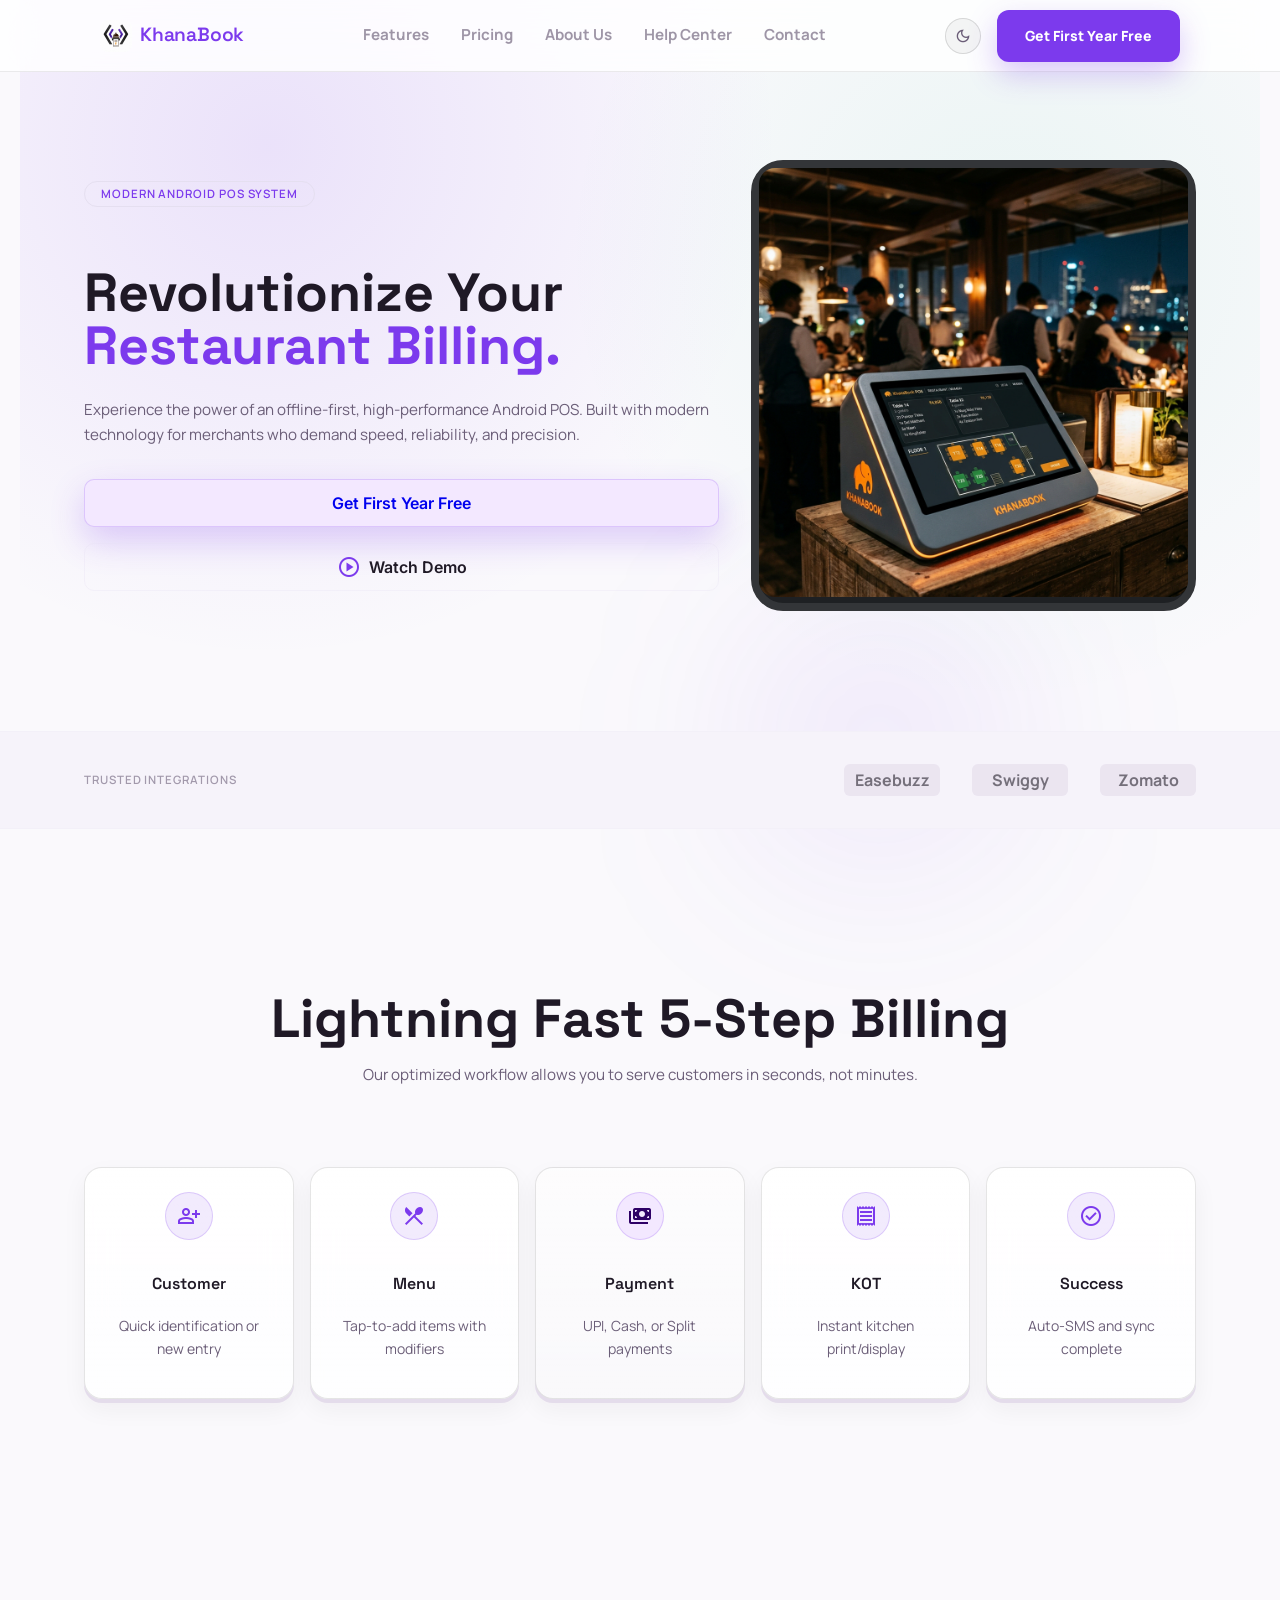
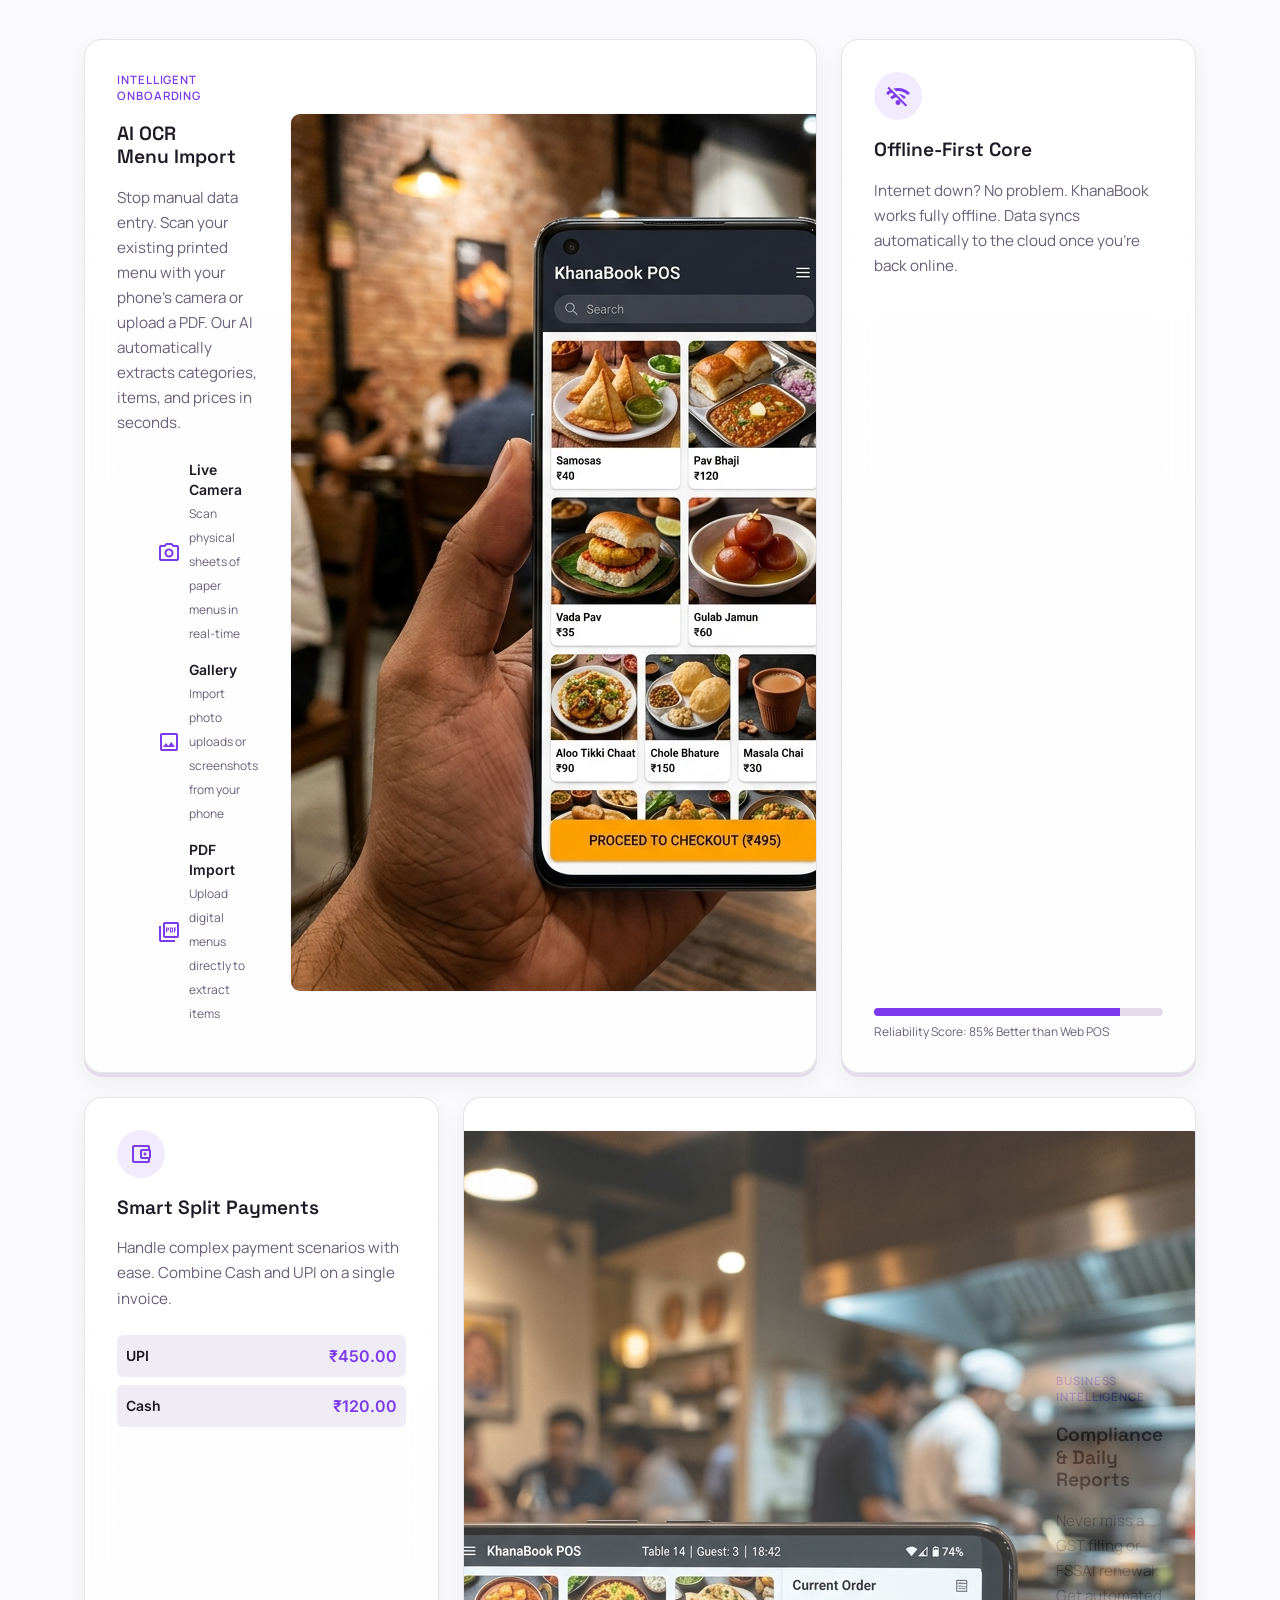
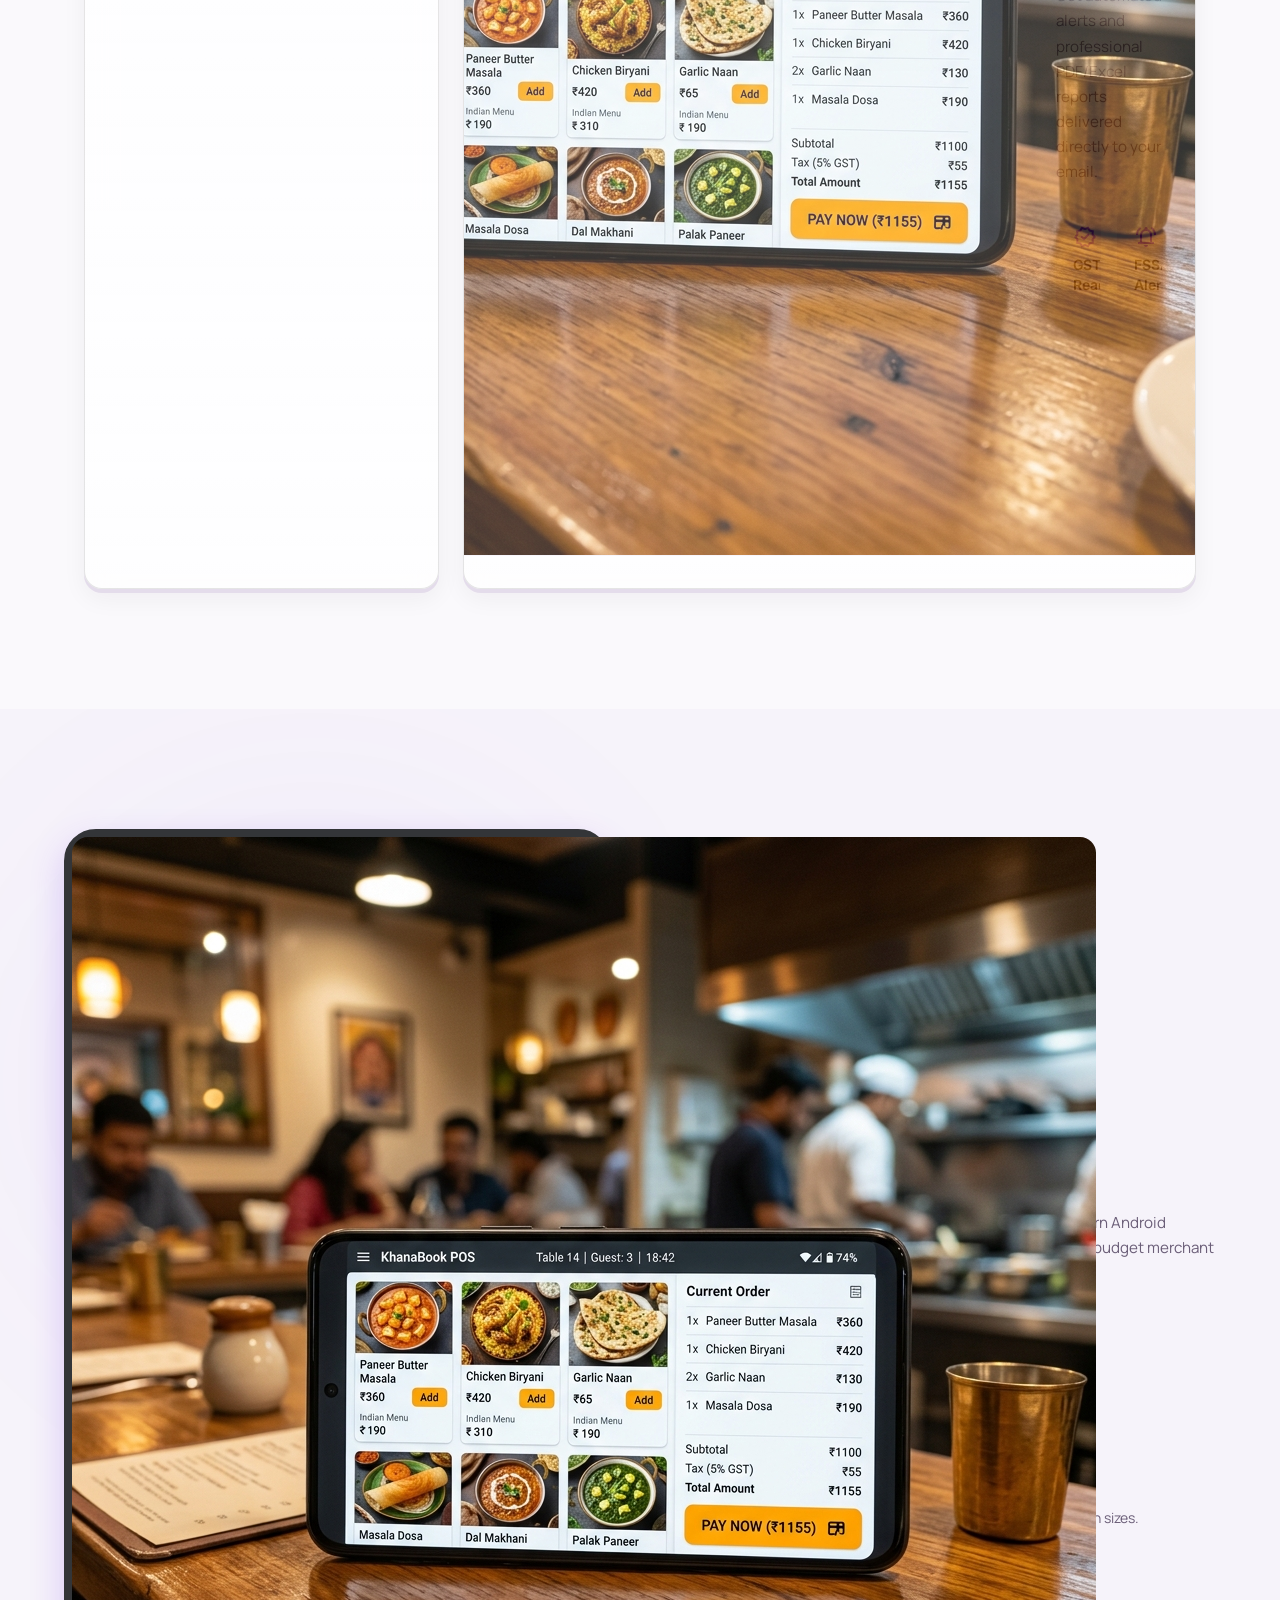
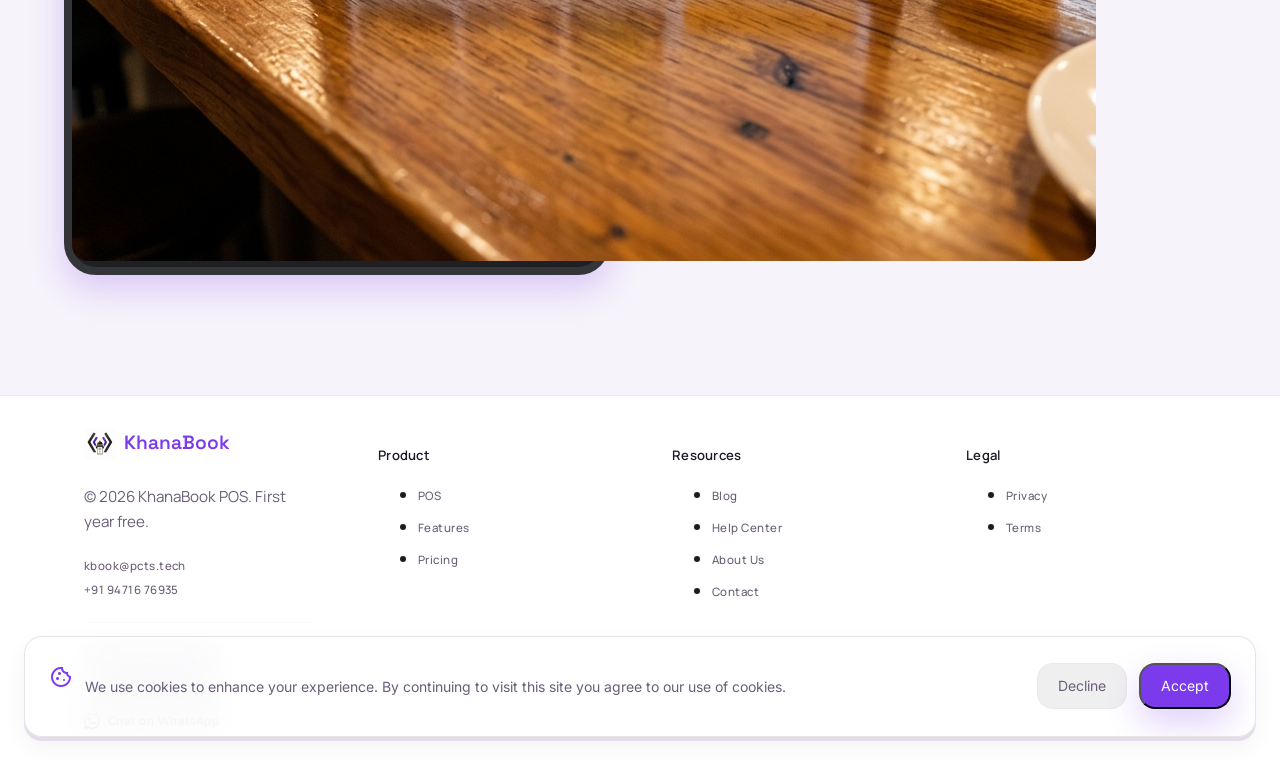
==== html/android-pos.html @ 8bc5c880 "first commit" ====
﻿<!DOCTYPE html><html lang="en"><head>
<meta charset="utf-8">
<meta content="width=device-width, initial-scale=1.0" name="viewport">
<meta name="description" content="Native Android POS for Indian restaurants with first year free launch offer, offline-first billing, AI OCR menu import, split payments, and reports.">
<meta property="og:title" content="KhanaBook - Professional Android POS System">
<meta property="og:description" content="Native Android POS for Indian restaurants with first year free launch offer, offline-first billing, AI OCR menu import, split payments, and reports.">
<meta property="og:type" content="website">
<meta name="twitter:card" content="summary_large_image">
<meta name="twitter:image" content="../assets/khanabook_logo.png">
<meta property="og:image" content="../assets/khanabook_logo.png">
<title>KhanaBook - Professional Android POS System</title>
<link rel="icon" type="image/png" href="../assets/khanabook_logo_header.png">


<link rel="preconnect" href="https://fonts.googleapis.com">
<link rel="preconnect" href="https://fonts.gstatic.com" crossorigin>
<link href="https://fonts.googleapis.com/css2?family=Inter:wght@300;400;500;600;700;800;900&family=Material+Symbols+Outlined:wght,FILL@100..700,0..1&display=swap" rel="stylesheet">
<link rel="stylesheet" href="../css/android-pos.css">
<link rel="stylesheet" href="../css/khanabook-premium.css">
      
<script type="application/ld+json">
{
  "@context": "https://schema.org",
  "@type": "Organization",
  "name": "KhanaBook",
  "description": "Precision POS for the Modern Era",
  "url": "https://khanabook.com",
  "contactPoint": {
    "@type": "ContactPoint",
    "telephone": "+91-94716-76935",
    "email": "kbook@pcts.tech",
    "contactType": "sales"
  }
}
</script>
<script type="application/ld+json">
{
  "@context": "https://schema.org",
  "@type": "WebSite",
  "name": "KhanaBook",
  "url": "https://khanabook.com"
}
</script>
<style>
    .pos-frame {
        background: #1e2023;
        border: 8px solid #333538;
        border-radius: 2rem;
    }
    .scroll-reveal {
        opacity: 0;
        transform: translateY(20px);
        transition: all 0.6s ease-out;
    }
    .scroll-reveal.active {
        opacity: 1;
        transform: translateY(0);
    }
  </style>
  <link rel="canonical" href="https://khanabook.com/android-pos.html">
  <meta property="og:url" content="https://khanabook.com/android-pos.html">
  <meta name="robots" content="index, follow">
  <!-- Theme initializer: inline & synchronous to prevent flash of wrong theme -->
  <script>
    (function() {
      try {
        var theme = localStorage.getItem('khana-theme');
        if (!theme) {
          theme = window.matchMedia('(prefers-color-scheme: dark)').matches ? 'dark' : 'light';
        }
        if (theme === 'dark') document.documentElement.classList.add('dark');
      } catch(e) {}
    })();
  </script>
</head>
<body class="bg-background text-on-surface font-body-base overflow-x-hidden">
<nav class="fixed top-0 w-full z-50 bg-surface/80 backdrop-blur-md border-b border-outline-variant/30 h-16">
<div class="flex justify-between items-center max-w-7xl mx-auto px-6 h-full">
<a href="home.html" class="flex items-center gap-2 font-headline-md text-headline-md font-bold text-primary">
<img src="../assets/khanabook_logo.png" alt="KhanaBook" class="h-8 w-auto shrink-0">
KhanaBook</a>
<div class="hidden md:flex items-center gap-8">
<a class="nav-link font-body-base text-body-base text-on-surface-variant hover:text-primary transition-colors" href="features.html">Features</a>
<a class="nav-link font-body-base text-body-base text-on-surface-variant hover:text-primary transition-colors" href="pricing-plans.html">Pricing</a>
<a class="nav-link font-body-base text-body-base text-on-surface-variant hover:text-primary transition-colors" href="our-story.html">About Us</a>
<a class="nav-link font-body-base text-body-base text-on-surface-variant hover:text-primary transition-colors" href="help-center.html">Help Center</a>
<a class="nav-link font-body-base text-body-base text-on-surface-variant hover:text-primary transition-colors" href="get-started.html">Contact</a>
</div>
<div class="flex items-center gap-4">
<button onclick="toggleTheme()" class="w-9 h-9 rounded-full flex items-center justify-center border border-outline-variant/50 hover:border-primary transition-colors bg-surface-container/50" aria-label="Toggle theme">
<span class="material-symbols-outlined text-lg text-on-surface-variant" id="theme-icon">light_mode</span>
</button>
<a href="get-started.html" class="nav-cta hidden md:inline-block">Get First Year Free</a>
<button id="mobile-menu-btn" onclick="toggleMobileMenu()" class="md:hidden w-9 h-9 rounded-full flex items-center justify-center border border-outline-variant/50 hover:border-primary transition-colors bg-surface-container/50 text-on-surface-variant" aria-label="Toggle navigation menu">
          <span class="material-symbols-outlined text-lg" id="mobile-menu-icon">menu</span>
        </button>
</div>
</div>
</nav>
<div id="mobile-menu" class="hidden fixed top-16 left-0 w-full bg-surface/95 backdrop-blur-md border-b border-outline-variant/30 z-40 py-4 px-6 flex flex-col gap-1 shadow-lg md:hidden">
    <a class="nav-link font-body-base text-body-base text-on-surface-variant hover:text-primary transition-colors py-2.5" href="home.html">Home</a>
    <a class="nav-link font-body-base text-body-base text-on-surface-variant hover:text-primary transition-colors py-2.5" href="features.html">Features</a>
    <a class="nav-link font-body-base text-body-base text-on-surface-variant hover:text-primary transition-colors py-2.5" href="pos-hardware.html">POS Systems</a>
    <a class="nav-link font-body-base text-body-base text-on-surface-variant hover:text-primary transition-colors py-2.5" href="pricing-plans.html">Pricing</a>
    <a class="nav-link font-body-base text-body-base text-on-surface-variant hover:text-primary transition-colors py-2.5" href="our-story.html">About Us</a>
    <a class="nav-link font-body-base text-body-base text-on-surface-variant hover:text-primary transition-colors py-2.5" href="help-center.html">Help Center</a>
    <a class="nav-link font-body-base text-body-base text-on-surface-variant hover:text-primary transition-colors py-2.5" href="get-started.html">Contact</a>
    <a href="get-started.html" class="mobile-cta mt-2">Get First Year Free</a>
  </div>
<!-- Hero Section -->
<section class="relative pt-[160px] pb-section-desktop px-margin-desktop max-w-7xl mx-auto grid grid-cols-1 md:grid-cols-12 gap-xl items-center scroll-reveal active">
<div class="hero-gradient absolute inset-0 -z-10"
style="background: radial-gradient(circle at 70% 40%, rgba(124, 58, 237, 0.12) 0%, transparent 70%);">
</div>
<div class="md:col-span-7 z-10">
<span class="inline-block px-md py-xs bg-primary-container/10 border border-primary-container/20 text-primary rounded-full font-label-caps text-label-caps mb-md">
                MODERN ANDROID POS SYSTEM
            </span>
<h1 class="font-display-lg-mobile md:font-display-lg text-display-lg-mobile md:text-display-lg mb-lg text-on-surface">
                Revolutionize Your <br>
<span class="text-primary">Restaurant Billing.</span>
</h1>
<p class="font-body-base text-body-base text-on-surface-variant max-w-[540px] mb-xl">
                Experience the power of an offline-first, high-performance Android POS. Built with modern technology for merchants who demand speed, reliability, and precision.
            </p>
<div class="flex flex-col sm:flex-row gap-md">
<a href="get-started.html" class="h-[48px] px-xl bg-primary-container text-on-primary-fixed font-body-bold rounded-lg hover:scale-105 transition-all violet-glow flex items-center justify-center">
                    Get First Year Free
                </a>
<a href="get-started.html" class="h-[48px] px-xl border border-outline-variant/30 text-on-surface font-body-bold rounded-lg hover:bg-surface-container transition-all flex items-center justify-center gap-sm">
<span class="material-symbols-outlined text-primary">play_circle</span>
                    Watch Demo
                </a>
</div>
</div>
<div class="md:col-span-5 relative">
<div class="pos-frame relative z-10 shadow-2xl rotate-3 transform hover:rotate-0 transition-transform duration-700">
<img class="rounded-xl w-full" alt="A premium Android point-of-sale terminal showing a modern restaurant billing interface with vibrant saffron accents and a clean dark layout. The hardware is a sleek matte slate gray device with soft rounded corners, positioned on a minimalist wooden counter with soft bokeh lighting in a high-end restaurant setting. The mood is professional, sophisticated, and technologically advanced." src="../assets/pos_terminal_industrial.png" loading="lazy" decoding="async">
</div>
<!-- Decorative Glows -->
<div class="absolute -top-20 -right-20 w-64 h-64 bg-primary/10 blur-[100px] rounded-full"></div>
<div class="absolute -bottom-20 -left-20 w-64 h-64 bg-primary-container/20 blur-[100px] rounded-full"></div>
</div>
</section>
<!-- Trust Bar -->
<section class="py-xl bg-surface-container-low border-y border-outline-variant/20 scroll-reveal active">
<div class="max-w-7xl mx-auto px-margin-desktop flex flex-wrap justify-center md:justify-between items-center gap-xl opacity-60 grayscale hover:grayscale-0 transition-all">
<span class="font-label-caps text-label-caps text-on-surface-variant uppercase tracking-widest w-full text-center md:w-auto mb-md md:mb-0">Trusted Integrations</span>
<div class="flex gap-xl flex-wrap justify-center">
<div class="h-8 w-24 bg-surface-container-highest rounded flex items-center justify-center font-bold text-on-surface">Easebuzz</div>
<div class="h-8 w-24 bg-surface-container-highest rounded flex items-center justify-center font-bold text-on-surface">Swiggy</div>
<div class="h-8 w-24 bg-surface-container-highest rounded flex items-center justify-center font-bold text-on-surface">Zomato</div>

</div>
</div>
</section>
<!-- 5-Step Billing Flow (Process Section) -->
<section class="py-section-desktop px-margin-desktop max-w-7xl mx-auto overflow-hidden scroll-reveal active">
<div class="text-center mb-[80px]">
<h2 class="font-display-lg-mobile md:font-display-lg text-display-lg-mobile md:text-display-lg text-on-surface mb-md">Lightning Fast 5-Step Billing</h2>
<p class="text-on-surface-variant font-body-base text-body-base max-w-[600px] mx-auto">Our optimized workflow allows you to serve customers in seconds, not minutes.</p>
</div>
<div class="grid grid-cols-1 md:grid-cols-5 gap-md relative">
<!-- Connecting Line (Desktop) -->
<div class="hidden md:block absolute top-1/2 left-0 w-full h-px bg-gradient-to-r from-transparent via-primary/30 to-transparent -z-10"></div>
<!-- Step 1 -->
<div class="glass-card p-lg rounded-xl flex flex-col items-center text-center transform hover:-translate-y-2 transition-transform">
<div class="w-12 h-12 bg-primary/10 rounded-full flex items-center justify-center mb-md border border-primary/20">
<span class="material-symbols-outlined text-primary">person_add</span>
</div>
<h3 class="font-body-bold text-body-bold mb-xs">Customer</h3>
<p class="text-on-surface-variant text-sm">Quick identification or new entry</p>
</div>
<!-- Step 2 -->
<div class="glass-card p-lg rounded-xl flex flex-col items-center text-center transform hover:-translate-y-2 transition-transform" style="border-color: rgb(45, 51, 63);">
<div class="w-12 h-12 bg-primary/10 rounded-full flex items-center justify-center mb-md border border-primary/20">
<span class="material-symbols-outlined text-primary">restaurant_menu</span>
</div>
<h3 class="font-body-bold text-body-bold mb-xs">Menu</h3>
<p class="text-on-surface-variant text-sm">Tap-to-add items with modifiers</p>
</div>
<!-- Step 3 -->
<div class="glass-card p-lg rounded-xl flex flex-col items-center text-center transform hover:-translate-y-2 transition-transform border-primary/40 violet-glow scale-105 bg-surface-container-high">
<div class="w-12 h-12 bg-primary-container rounded-full flex items-center justify-center mb-md shadow-lg">
<span class="material-symbols-outlined text-on-primary-container" style="font-variation-settings: 'FILL' 1;">payments</span>
</div>
<h3 class="font-body-bold text-body-bold mb-xs">Payment</h3>
<p class="text-on-surface-variant text-sm">UPI, Cash, or Split payments</p>
</div>
<!-- Step 4 -->
<div class="glass-card p-lg rounded-xl flex flex-col items-center text-center transform hover:-translate-y-2 transition-transform" style="border-color: rgb(45, 51, 63);">
<div class="w-12 h-12 bg-primary/10 rounded-full flex items-center justify-center mb-md border border-primary/20">
<span class="material-symbols-outlined text-primary">receipt</span>
</div>
<h3 class="font-body-bold text-body-bold mb-xs">KOT</h3>
<p class="text-on-surface-variant text-sm">Instant kitchen print/display</p>
</div>
<!-- Step 5 -->
<div class="glass-card p-lg rounded-xl flex flex-col items-center text-center transform hover:-translate-y-2 transition-transform" style="border-color: rgb(45, 51, 63);">
<div class="w-12 h-12 bg-primary/10 rounded-full flex items-center justify-center mb-md border border-primary/20">
<span class="material-symbols-outlined text-primary">check_circle</span>
</div>
<h3 class="font-body-bold text-body-bold mb-xs">Success</h3>
<p class="text-on-surface-variant text-sm">Auto-SMS and sync complete</p>
</div>
</div>
</section>
<!-- Featured Highlights (Bento Grid) -->
<section class="py-section-desktop px-margin-desktop max-w-7xl mx-auto scroll-reveal active">
<div class="grid grid-cols-1 md:grid-cols-3 gap-lg h-auto">
<!-- AI OCR Menu Import -->
<div class="md:col-span-2 glass-card p-xl rounded-xl flex flex-col md:flex-row gap-xl items-center overflow-hidden" style="border-color: rgb(45, 51, 63);">
<div class="flex-1">
<span class="text-primary font-label-caps text-label-caps mb-sm block">INTELLIGENT ONBOARDING</span>
<h3 class="font-headline-md text-headline-md text-on-surface mb-md">AI OCR Menu Import</h3>
<p class="text-on-surface-variant font-body-base text-body-base mb-lg">
                        Stop manual data entry. Scan your existing printed menu with your phone's camera or upload a PDF. Our AI automatically extracts categories, items, and prices in seconds.
                    </p>
<ul class="space-y-md">
<li class="flex items-center gap-sm text-on-surface">
<span class="material-symbols-outlined text-primary">photo_camera</span>
<div>
<span class="block font-body-bold text-sm">Live Camera</span>
<span class="text-xs text-on-surface-variant">Scan physical sheets of paper menus in real-time</span>
</div>
</li>
<li class="flex items-center gap-sm text-on-surface">
<span class="material-symbols-outlined text-primary">image</span>
<div>
<span class="block font-body-bold text-sm">Gallery</span>
<span class="text-xs text-on-surface-variant">Import photo uploads or screenshots from your phone</span>
</div>
</li>
<li class="flex items-center gap-sm text-on-surface">
<span class="material-symbols-outlined text-primary">picture_as_pdf</span>
<div>
<span class="block font-body-bold text-sm">PDF Import</span>
<span class="text-xs text-on-surface-variant">Upload digital menus directly to extract items</span>
</div>
</li>
</ul>
</div>
<div class="flex-1 w-full flex justify-center">
<div class="relative w-full max-w-[280px]">
<img class="rounded-lg shadow-2xl border border-outline-variant/30" alt="A smartphone held in hand scanning a printed restaurant menu using an AI-powered interface. Transparent scanning beams and digital overlay text are highlighting menu items and prices in a futuristic saffron-accented HUD. The background shows a modern, darkly-lit bistro, maintaining the Midnight Harvest aesthetic with soft amber lights and sleek surfaces." src="../assets/pos_phone_mockup.png" loading="lazy" decoding="async">
</div>
</div>
</div>
<!-- Offline First -->
<div class="glass-card p-xl rounded-xl flex flex-col justify-between" style="border-color: rgb(45, 51, 63);">
<div>
<div class="w-12 h-12 bg-primary/10 rounded-full flex items-center justify-center mb-md">
<span class="material-symbols-outlined text-primary">wifi_off</span>
</div>
<h3 class="font-headline-md text-headline-md text-on-surface mb-md">Offline-First Core</h3>
<p class="text-on-surface-variant font-body-base text-body-base">
                        Internet down? No problem. KhanaBook works fully offline. Data syncs automatically to the cloud once you're back online.
                    </p>
</div>
<div class="pt-xl mt-auto">
<div class="w-full bg-surface-container-highest h-2 rounded-full overflow-hidden">
<div class="bg-primary w-[85%] h-full"></div>
</div>
<span class="text-xs text-on-surface-variant mt-sm block">Reliability Score: 85% Better than Web POS</span>
</div>
</div>
<!-- Split Payments -->
<div class="glass-card p-xl rounded-xl">
<div class="w-12 h-12 bg-primary/10 rounded-full flex items-center justify-center mb-md">
<span class="material-symbols-outlined text-primary">account_balance_wallet</span>
</div>
<h3 class="font-headline-md text-headline-md text-on-surface mb-md">Smart Split Payments</h3>
<p class="text-on-surface-variant font-body-base text-body-base mb-lg">
                    Handle complex payment scenarios with ease. Combine Cash and UPI on a single invoice.
                </p>
<div class="space-y-sm">
<div class="flex justify-between items-center bg-surface-container p-sm rounded border border-outline-variant/10">
<span class="text-sm font-body-bold">UPI</span>
<span class="text-primary font-body-bold">₹450.00</span>
</div>
<div class="flex justify-between items-center bg-surface-container p-sm rounded border border-outline-variant/10">
<span class="text-sm font-body-bold">Cash</span>
<span class="text-primary font-body-bold">₹120.00</span>
</div>
</div>
</div>
<!-- Compliance & Reports -->
<div class="md:col-span-2 glass-card p-xl rounded-xl flex flex-col md:flex-row-reverse gap-xl items-center" style="border-color: rgb(45, 51, 63);">
<div class="flex-1">
<span class="text-primary font-label-caps text-label-caps mb-sm block">BUSINESS INTELLIGENCE</span>
<h3 class="font-headline-md text-headline-md text-on-surface mb-md">Compliance &amp; Daily Reports</h3>
<p class="text-on-surface-variant font-body-base text-body-base mb-lg">
                        Never miss a GST filing or FSSAI renewal. Get automated alerts and professional PDF/Excel reports delivered directly to your email.
                    </p>
<div class="grid grid-cols-2 gap-md">
<div class="p-md bg-surface-container rounded-lg border border-outline-variant/10">
<span class="material-symbols-outlined text-primary mb-xs">verified</span>
<span class="block text-sm font-body-bold">GST Ready</span>
</div>
<div class="p-md bg-surface-container rounded-lg border border-outline-variant/10">
<span class="material-symbols-outlined text-primary mb-xs">notifications_active</span>
<span class="block text-sm font-body-bold">FSSAI Alerts</span>
</div>
</div>
</div>
<div class="flex-1 w-full flex justify-center relative">
<img class="rounded-lg shadow-xl opacity-80 border border-outline-variant/30" alt="Professional POS billing screen showing restaurant menu items and prices in Indian Rupees, optimized for Android smartphones." src="../assets/pos_phone_billing_mockup.png" loading="lazy" decoding="async">
</div>
</div>
</div>
</section>
<!-- Tech Stack (Android Focus) -->
<section class="py-section-desktop px-margin-desktop bg-surface-container-low overflow-hidden scroll-reveal active">
<div class="max-w-7xl mx-auto grid grid-cols-1 md:grid-cols-2 gap-section-mobile items-center">
<div class="order-2 md:order-1 relative">
<div class="absolute -z-10 w-[500px] h-[500px] bg-primary/5 blur-[120px] rounded-full -top-1/4 -left-1/4"></div>
<div class="pos-frame max-w-[400px] mx-auto relative violet-glow">
<img class="rounded-xl" alt="A close-up shot of a high-end Android smartphone running the KhanaBook POS application. The interface is built with Jetpack Compose, featuring a fluid grid layout, smooth animations, and a rich dark palette with vibrant orange primary buttons." src="../assets/pos_phone_billing_mockup.png" loading="lazy" decoding="async">
</div>
</div>
<div class="order-1 md:order-2">
<h2 class="font-display-lg-mobile md:font-display-lg text-display-lg-mobile md:text-display-lg text-on-surface mb-lg">Native Android Performance</h2>
<p class="text-on-surface-variant font-body-base text-body-base mb-xl">
                    Built from the ground up using <span class="text-primary font-body-bold">Jetpack Compose</span> and modern Android architectures. Our app is optimized for performance, even on budget merchant hardware.
                </p>
<div class="space-y-lg">
<div class="flex gap-md">
<div class="flex-shrink-0 w-10 h-10 bg-primary/20 rounded flex items-center justify-center">
<span class="material-symbols-outlined text-primary">bolt</span>
</div>
<div>
<h4 class="font-body-bold text-body-bold">60 FPS Fluid UI</h4>
<p class="text-sm text-on-surface-variant">Zero lag animations for rapid-fire billing.</p>
</div>
</div>
<div class="flex gap-md">
<div class="flex-shrink-0 w-10 h-10 bg-primary/20 rounded flex items-center justify-center">
<span class="material-symbols-outlined text-primary">smartphone</span>
</div>
<div>
<h4 class="font-body-bold text-body-bold">Adaptive Layouts</h4>
<p class="text-sm text-on-surface-variant">Perfectly optimized for all Android smartphones and screen sizes.</p>
</div>
</div>
<div class="flex gap-md">
<div class="flex-shrink-0 w-10 h-10 bg-primary/20 rounded flex items-center justify-center">
<span class="material-symbols-outlined text-primary">cloud_sync</span>
</div>
<div>
<h4 class="font-body-bold text-body-bold">Jetpack WorkManager</h4>
<p class="text-sm text-on-surface-variant">Reliable background data synchronization.</p>
</div>
</div>
</div>
</div>
</div>
</section>
<!-- Footer -->
<footer class="bg-surface-container-lowest dark:bg-surface-dim border-t border-outline-variant/20 w-full py-stack-lg">
<div class="grid grid-cols-1 md:grid-cols-4 gap-gutter px-margin-desktop max-w-7xl mx-auto">
<div class="space-y-6">
<a href="home.html" class="flex items-center gap-2 font-headline-md text-headline-md font-bold text-primary mb-4">
  <img src="../assets/khanabook_logo.png" alt="KhanaBook Logo" class="h-8 w-auto shrink-0">
  KhanaBook
</a>
<p class="text-body-md font-body-md text-on-surface-variant">© <span class="copyright-year">2026</span> KhanaBook POS. First year free.</p>
<div class="flex flex-col gap-2 mt-4">
<a class="text-on-surface-variant dark:text-slate-gray hover:text-primary transition-all text-label-sm font-label-sm focus-visible:outline-2 focus-visible:outline-primary focus-visible:outline-offset-2 rounded" href="mailto:kbook@pcts.tech">kbook@pcts.tech</a>
<a class="text-on-surface-variant dark:text-slate-gray hover:text-primary transition-all text-label-sm font-label-sm focus-visible:outline-2 focus-visible:outline-primary focus-visible:outline-offset-2 rounded" href="tel:9471676935">+91 94716 76935</a>
</div>
<div class="flex flex-col gap-3 mt-4 pt-4 border-t border-outline-variant/20">
  <a href="https://play.google.com/store/apps/details?id=tech.pcts.khanabook" 
     target="_blank" rel="noopener"
     class="inline-flex items-center gap-2 px-4 py-2.5 rounded-xl 
            bg-surface-container-high border border-outline-variant/50 
            hover:border-primary transition-colors w-fit group">
    <svg width="20" height="20" viewBox="0 0 24 24" fill="none" xmlns="http://www.w3.org/2000/svg">
      <path d="M3.18 23.76a2 2 0 0 1-.68-1.53V1.77A2 2 0 0 1 3.18.24L13.41 12 3.18 23.76z" 
            fill="#4CAF50"/>
      <path d="M16.9 15.51 4.94 22.19l-.9.52 9.37-10.71 3.49 3.51z" fill="#F44336"/>
      <path d="M20.57 10.16A2 2 0 0 1 21.5 12a2 2 0 0 1-.93 1.84l-2.82 1.63-3.74-3.47 3.74-3.47 2.82 1.63z" 
            fill="#FFC107"/>
      <path d="M4.04 1.29 16.9 8.49l-3.49 3.51L4.04 1.29z" fill="#2196F3"/>
    </svg>
    <div>
      <div class="text-[9px] text-on-surface-variant uppercase tracking-wider">Get it on</div>
      <div class="text-label-sm font-bold text-on-surface group-hover:text-primary 
                  transition-colors">Google Play</div>
    </div>
  </a>
  <a href="https://wa.me/919471676935?text=Hi%2C%20I%27m%20interested%20in%20KhanaBook%20POS" 
     target="_blank" rel="noopener"
     class="inline-flex items-center gap-2 text-label-sm text-on-surface-variant 
            hover:text-primary transition-colors group">
    <svg width="16" height="16" viewBox="0 0 24 24" fill="currentColor" 
         class="text-[#25D366] group-hover:text-primary transition-colors" xmlns="http://www.w3.org/2000/svg">
      <path d="M17.472 14.382c-.297-.149-1.758-.867-2.03-.967-.273-.099-.471-.148-.67.15-.197.297-.767.966-.94 1.164-.173.199-.347.223-.644.075-.297-.15-1.255-.463-2.39-1.475-.883-.788-1.48-1.761-1.653-2.059-.173-.297-.018-.458.13-.606.134-.133.298-.347.446-.52.149-.174.198-.298.298-.497.099-.198.05-.371-.025-.52-.075-.149-.669-1.612-.916-2.207-.242-.579-.487-.5-.669-.51-.173-.008-.371-.01-.57-.01-.198 0-.52.074-.792.372-.272.297-1.04 1.016-1.04 2.479 0 1.462 1.065 2.875 1.213 3.074.149.198 2.096 3.2 5.077 4.487.709.306 1.262.489 1.694.625.712.227 1.36.195 1.871.118.571-.085 1.758-.719 2.006-1.413.248-.694.248-1.289.173-1.413-.074-.124-.272-.198-.57-.347m-5.421 7.403h-.004a9.87 9.87 0 0 1-5.031-1.378l-.361-.214-3.741.982.998-3.648-.235-.374a9.86 9.86 0 0 1-1.51-5.26c.001-5.45 4.436-9.884 9.888-9.884 2.64 0 5.122 1.03 6.988 2.898a9.825 9.825 0 0 1 2.893 6.994c-.003 5.45-4.437 9.884-9.885 9.884m8.413-18.297A11.815 11.815 0 0 0 12.05 0C5.495 0 .16 5.335.157 11.892c0 2.096.547 4.142 1.588 5.945L.057 24l6.305-1.654a11.882 11.882 0 0 0 5.683 1.448h.005c6.554 0 11.89-5.335 11.893-11.893a11.821 11.821 0 0 0-3.48-8.413z"/>
    </svg>
    Chat on WhatsApp
  </a>
</div>
</div>
<div class="space-y-4">
<h4 class="text-on-surface font-bold text-label-md font-label-md">Product</h4>
<ul class="space-y-2">
<li class=""><a class="text-on-surface-variant dark:text-slate-gray hover:underline decoration-primary transition-all text-label-sm font-label-sm" href="android-pos.html">POS</a></li>
<li class=""><a class="text-on-surface-variant dark:text-slate-gray hover:underline decoration-primary transition-all text-label-sm font-label-sm" href="features.html">Features</a></li>
<li class=""><a class="text-on-surface-variant dark:text-slate-gray hover:underline decoration-primary transition-all text-label-sm font-label-sm" href="pricing-plans.html">Pricing</a></li>
</ul>
</div>
<div class="space-y-4">
<h4 class="text-on-surface font-bold text-label-md font-label-md">Resources</h4>
<ul class="space-y-2">
<li class=""><a class="text-on-surface-variant dark:text-slate-gray hover:underline decoration-primary transition-all text-label-sm font-label-sm" href="blog.html">Blog</a></li>
<li class=""><a class="text-on-surface-variant dark:text-slate-gray hover:underline decoration-primary transition-all text-label-sm font-label-sm" href="help-center.html">Help Center</a></li>
<li class=""><a class="text-on-surface-variant dark:text-slate-gray hover:underline decoration-primary transition-all text-label-sm font-label-sm" href="our-story.html">About Us</a></li>
<li class=""><a class="text-on-surface-variant dark:text-slate-gray hover:underline decoration-primary transition-all text-label-sm font-label-sm" href="get-started.html">Contact</a></li>
</ul>
</div>
<div class="space-y-4">
<h4 class="text-on-surface font-bold text-label-md font-label-md">Legal</h4>
<ul class="space-y-2">
<li class=""><a class="text-on-surface-variant dark:text-slate-gray hover:underline decoration-primary transition-all text-label-sm font-label-sm" href="legal-privacy.html">Privacy</a></li>
<li class=""><a class="text-on-surface-variant dark:text-slate-gray hover:underline decoration-primary transition-all text-label-sm font-label-sm" href="legal-privacy.html#terms">Terms</a></li>
</ul>
</div>
</div>
</footer>
  <!-- Cookie Consent Banner -->
  <div id="cookie-banner" class="hidden fixed bottom-0 left-0 right-0 z-[200] p-4 md:p-6">
    <div class="max-w-7xl mx-auto glass-card rounded-2xl p-4 md:p-6 flex flex-col md:flex-row items-start md:items-center justify-between gap-4 shadow-2xl border border-outline-variant/30">
      <div class="flex items-start gap-3 flex-1">
        <span class="material-symbols-outlined text-primary text-2xl shrink-0">cookie</span>
        <p class="text-body-sm text-on-surface-variant">We use cookies to enhance your experience. By continuing to visit this site you agree to our use of cookies.</p>
      </div>
      <div class="flex gap-3 shrink-0">
        <button id="cookie-decline" class="px-5 py-2.5 rounded-xl border border-outline-variant/50 text-body-sm text-on-surface-variant hover:bg-surface-container transition-all">Decline</button>
        <button id="cookie-accept" class="px-5 py-2.5 rounded-xl bg-primary text-on-primary text-body-sm font-bold hover:brightness-110 transition-all violet-glow">Accept</button>
      </div>
    </div>
  </div>
<script src="../js/android-pos.js" defer></script>


  <!-- WhatsApp Float Button -->

</body></html>
---- css/android-pos.css ----
/* ===== KhanaBook Premium 3D Vanilla CSS Design System ===== */

/* Typography Imports */
@import url('https://fonts.googleapis.com/css2?family=Inter:wght@300;400;500;600;700;800;900&family=Material+Symbols+Outlined:wght,FILL@100..700,0..1&display=swap');

:root {
  /* Color System — Violet-Teal (Light Theme) */
  --color-primary: #7C3AED;
  --color-primary-dark: #5B21B6; /* Solid bottom border for 3D buttons */
  --color-primary-container: #F3E8FF;
  --color-on-primary: #FFFFFF;
  --color-on-primary-container: #2E0066;
  --color-secondary: #06B6D4;
  --color-secondary-dark: #0891B2;
  --color-secondary-container: #CFFAFE;
  --color-on-secondary: #FFFFFF;
  --color-on-secondary-container: #083344;
  --color-accent: #F59E0B;
  --color-success: #10B981;
  --color-error: #EF4444;
  --color-error-container: #FEE2E2;
  --color-on-error: #FFFFFF;
  --color-on-error-container: #7F1D1D;
  
  --color-background: #FAF9FC;
  --color-surface: #FFFFFF;
  --color-surface-dim: #EAE6F0;
  --color-surface-bright: #FFFFFF;
  --color-surface-container-lowest: #FFFFFF;
  --color-surface-container-low: #F6F3FA;
  --color-surface-container: #F0ECF6;
  --color-surface-container-high: #EAE6F0;
  --color-surface-container-highest: #E4DCEB;
  --color-surface-variant: #F0ECF6;
  
  --color-on-surface: #1F1926;
  --color-on-surface-variant: #6B5E78;
  --color-outline: #A396B2;
  --color-outline-variant: #E5DFF0;
  
  --color-slate-gray: #64748B;
  --color-tertiary: #10B981;
  --color-tertiary-container: #D1FAE5;
  --color-on-tertiary: #FFFFFF;
  --color-on-tertiary-container: #064E3B;
  
  --color-midnight-surface: #F3E8FF;
  --color-midnight-elevated: #E8D5FF;
  --color-theme-glow: rgba(124, 58, 237, 0.12);
  
  --radius-xs: 6px;
  --radius-sm: 10px;
  --radius-md: 12px;
  --radius-lg: 16px;
  --radius-xl: 20px;
  --radius-2xl: 28px;
  --radius-3xl: 36px;
  --radius-full: 9999px;
  
  /* 3D Elevation Shadows */
  --shadow-3d: 0 4px 0 var(--color-surface-container-highest), 0 10px 25px rgba(31, 25, 38, 0.05);
  --shadow-3d-hover: 0 12px 0 var(--color-surface-container-highest), 0 20px 40px rgba(124, 58, 237, 0.08);
}

.dark {
  /* Color System — Violet-Teal (Dark Theme) */
  --color-primary: #9F67FF;
  --color-primary-dark: #6D28D9;
  --color-primary-container: #2A1055;
  --color-on-primary: #1C003D;
  --color-on-primary-container: #E8D5FF;
  --color-secondary: #22D3EE;
  --color-secondary-dark: #0891B2;
  --color-secondary-container: #083344;
  --color-on-secondary: #003642;
  --color-on-secondary-container: #CFFAFE;
  --color-accent: #FBBF24;
  --color-success: #34D399;
  --color-error: #F87171;
  --color-error-container: #7F1D1D;
  --color-on-error: #450000;
  --color-on-error-container: #FEE2E2;
  
  --color-background: #0E0C12;
  --color-surface: #16131C;
  --color-surface-dim: #0E0C12;
  --color-surface-bright: #2B2636;
  --color-surface-container-lowest: #070509;
  --color-surface-container-low: #1B1723;
  --color-surface-container: #211D2A;
  --color-surface-container-high: #2C2738;
  --color-surface-container-highest: #373046;
  --color-surface-variant: #373046;
  
  --color-on-surface: #F3EEF8;
  --color-on-surface-variant: #CBBFDC;
  --color-outline: #7C6E8F;
  --color-outline-variant: #3C344E;
  
  --color-slate-gray: #94A3B8;
  --color-tertiary: #34D399;
  --color-tertiary-container: #064E3B;
  --color-on-tertiary: #022C22;
  --color-on-tertiary-container: #D1FAE5;
  
  --color-midnight-surface: #1B1723;
  --color-midnight-elevated: #282234;
  --color-theme-glow: rgba(159, 103, 255, 0.08);
  
  --shadow-3d: 0 4px 0 var(--color-surface-container-lowest), 0 10px 25px rgba(0, 0, 0, 0.2);
  --shadow-3d-hover: 0 12px 0 var(--color-surface-container-lowest), 0 20px 40px rgba(159, 103, 255, 0.06);
}

/* Base Body Resets */
*, *::before, *::after {
  box-sizing: border-box;
}
body {
  background-color: var(--color-background);
  color: var(--color-on-surface);
  font-family: 'Inter', sans-serif;
  margin: 0;
  padding: 0;
  line-height: 1.5;
  transition: background-color 300ms ease, color 300ms ease;
  overflow-x: hidden;
  perspective: 1200px;
}

/* Accessibility Focus-visible */
:focus-visible {
  outline: 2px solid var(--color-primary);
  outline-offset: 2px;
  border-radius: 4px;
}
button:focus-visible, a:focus-visible {
  outline-offset: 3px;
}

/* Cursors */
a, button, select, input, textarea, summary, [role="button"] {
  cursor: pointer;
}
a { text-decoration: none; }  /* Global: no underlines on any link */
input[type="text"], input[type="email"], input[type="tel"], input[type="number"], textarea {
  cursor: text;
}

/* Typography Classes */
.font-bold { font-weight: 700; }
.font-semibold { font-weight: 600; }
.font-extrabold { font-weight: 800; }
.italic { font-style: italic; }
.uppercase { text-transform: uppercase; }
.lowercase { text-transform: lowercase; }
.capitalize { text-transform: capitalize; }
.leading-relaxed { line-height: 1.625; }
.leading-tight { line-height: 1.25; }
.text-center { text-align: center; }
.text-left { text-align: left; }
.text-right { text-align: right; }
.whitespace-nowrap { white-space: nowrap; }
.truncate { overflow: hidden; text-overflow: ellipsis; white-space: nowrap; }

/* Font Scales */
.font-body-base, .text-body-base { font-family: 'Inter', sans-serif; font-size: 16px; line-height: 24px; font-weight: 400; }
.font-body-bold, .text-body-bold { font-family: 'Inter', sans-serif; font-size: 16px; line-height: 24px; font-weight: 600; }
.font-body-lg, .text-body-lg { font-family: 'Inter', sans-serif; font-size: 18px; line-height: 28px; font-weight: 400; }
.font-body-md, .text-body-md { font-family: 'Inter', sans-serif; font-size: 16px; line-height: 24px; font-weight: 400; }
.font-body-sm, .text-body-sm { font-family: 'Inter', sans-serif; font-size: 14px; line-height: 20px; font-weight: 400; }
.font-label-md, .text-label-md { font-family: 'Inter', sans-serif; font-size: 14px; line-height: 20px; letter-spacing: 0.02em; font-weight: 600; }
.font-label-sm, .text-label-sm { font-family: 'Inter', sans-serif; font-size: 12px; line-height: 16px; letter-spacing: 0.04em; font-weight: 500; }
.font-label-caps, .text-label-caps { font-family: 'Inter', sans-serif; font-size: 12px; line-height: 16px; letter-spacing: 0.08em; font-weight: 600; text-transform: uppercase; }
.font-stat-lg, .text-stat-lg { font-family: 'Inter', sans-serif; font-size: 36px; line-height: 40px; font-weight: 700; }
.font-headline-xl, .text-headline-xl { font-family: 'Inter', sans-serif; font-size: 48px; line-height: 56px; letter-spacing: -0.02em; font-weight: 700; }
.font-headline-lg, .text-headline-lg { font-family: 'Inter', sans-serif; font-size: 32px; line-height: 40px; letter-spacing: -0.01em; font-weight: 600; }
.font-headline-md, .text-headline-md { font-family: 'Inter', sans-serif; font-size: 24px; line-height: 32px; font-weight: 600; }
.font-display-lg, .text-display-lg { font-family: 'Inter', sans-serif; font-size: 48px; line-height: 56px; letter-spacing: -0.02em; font-weight: 700; }
.font-display-lg-mobile, .text-display-lg-mobile { font-family: 'Inter', sans-serif; font-size: 32px; line-height: 40px; letter-spacing: -0.01em; font-weight: 600; }
.font-display-md, .text-display-md { font-family: 'Inter', sans-serif; font-size: 36px; line-height: 44px; letter-spacing: -0.01em; font-weight: 700; }

.text-xs { font-size: 0.75rem; line-height: 1rem; }
.text-sm { font-size: 0.875rem; line-height: 1.25rem; }
.text-base { font-size: 1rem; line-height: 1.5rem; }
.text-lg { font-size: 1.125rem; line-height: 1.75rem; }
.text-md { font-size: 1rem; line-height: 1.5rem; }
.text-xl { font-size: 1.25rem; line-height: 1.75rem; }
.text-2xl { font-size: 1.5rem; line-height: 2rem; }
.text-3xl { font-size: 1.875rem; line-height: 2.25rem; }
.text-4xl { font-size: 2.25rem; line-height: 2.5rem; }
.text-6xl { font-size: 3.75rem; line-height: 1; }

.text-primary { color: var(--color-primary); }
.text-on-primary { color: var(--color-on-primary); }
.text-on-surface { color: var(--color-on-surface); }
.text-on-surface-variant { color: var(--color-on-surface-variant); }
.text-outline { color: var(--color-outline); }
.text-outline-variant { color: var(--color-outline-variant); }
.text-error { color: var(--color-error); }
.text-slate-gray { color: var(--color-slate-gray); }
.text-tertiary { color: var(--color-tertiary); }
.text-green-500 { color: #10B981; }

/* Layout Utilities */
.flex { display: flex; }
.inline-flex { display: inline-flex; }
.flex-col { flex-direction: column; }
.flex-row { flex-direction: row; }
.flex-1 { flex: 1 1 0%; }
.flex-grow { flex-grow: 1; }
.flex-shrink-0 { flex-shrink: 0; }
.flex-wrap { flex-wrap: wrap; }
.items-center { align-items: center; }
.items-start { align-items: flex-start; }
.items-end { align-items: flex-end; }
.items-baseline { align-items: baseline; }
.justify-between { justify-content: space-between; }
.justify-center { justify-content: center; }
.justify-end { justify-content: flex-end; }

.grid { display: grid; }
.grid-cols-1 { grid-template-columns: repeat(1, minmax(0, 1fr)); }
.grid-cols-2 { grid-template-columns: repeat(2, minmax(0, 1fr)); }
.grid-cols-3 { grid-template-columns: repeat(3, minmax(0, 1fr)); }

.hidden { display: none; }
.block { display: block; }
.inline-block { display: inline-block; }

.relative { position: relative; }
.absolute { position: absolute; }
.fixed { position: fixed; }
.sticky { position: sticky; }
.inset-0 { top: 0; right: 0; bottom: 0; left: 0; }

.top-0 { top: 0; }
.top-1 { top: 0.25rem; }
.top-4 { top: 1rem; }
.top-12 { top: 3rem; }
.top-16 { top: 4rem; }
.top-32 { top: 8rem; }
.bottom-0 { bottom: 0; }
.bottom-10 { bottom: 2.5rem; }
.left-0 { left: 0; }
.left-1 { left: 0.25rem; }
.left-4 { left: 1rem; }
.right-0 { right: 0; }
.right-4 { right: 1rem; }
.right-10 { right: 2.5rem; }

.z-0 { z-index: 0; }
.z-10 { z-index: 10; }
.z-40 { z-index: 40; }
.z-50 { z-index: 50; }
.z-\[200\] { z-index: 200; }
.z-\[250\] { z-index: 250; }
.z-\[300\] { z-index: 300; }

.w-full { width: 100%; }
.w-auto { width: auto; }
.w-fit { width: fit-content; }
.w-px { width: 1px; }
.w-0\.5 { width: 0.125rem; }
.w-2 { width: 0.5rem; }
.w-2\.5 { width: 0.625rem; }
.w-4 { width: 1rem; }
.w-5 { width: 1.25rem; }
.w-6 { width: 1.5rem; }
.w-8 { width: 2rem; }
.w-9 { width: 2.25rem; }
.w-10 { width: 2.5rem; }
.w-12 { width: 3rem; }
.w-14 { width: 3.5rem; }
.w-16 { width: 4rem; }
.w-20 { width: 5rem; }
.w-24 { width: 6rem; }
.w-32 { width: 8rem; }
.w-48 { width: 12rem; }
.w-64 { width: 16rem; }
.w-\[500px\] { width: 500px; }
.w-\[75\%\] { width: 75%; }
.w-\[85\%\] { width: 85%; }

.h-full { height: 100%; }
.h-auto { height: auto; }
.h-px { height: 1px; }
.h-1 { height: 0.25rem; }
.h-1\.5 { height: 0.375rem; }
.h-2 { height: 0.5rem; }
.h-2\.5 { height: 0.625rem; }
.h-4 { height: 1rem; }
.h-5 { height: 1.25rem; }
.h-6 { height: 1.5rem; }
.h-7 { height: 1.75rem; }
.h-8 { height: 2rem; }
.h-9 { height: 2.25rem; }
.h-10 { height: 2.5rem; }
.h-12 { height: 3rem; }
.h-14 { height: 3.5rem; }
.h-16 { height: 4rem; }
.h-20 { height: 5rem; }
.h-24 { height: 6rem; }
.h-40 { height: 10rem; }
.h-48 { height: 12rem; }
.h-64 { height: 16rem; }
.h-\[2px\] { height: 2px; }
.h-\[40\%\] { height: 40%; }
.h-\[50\%\] { height: 50%; }
.h-\[70\%\] { height: 70%; }
.h-\[90\%\] { height: 90%; }
.h-\[420px\] { height: 420px; }
.h-\[48px\] { height: 48px; }
.h-\[500px\] { height: 500px; }
.h-\[600px\] { height: 600px; }

/* Spacing Utilities */
.gap-1 { gap: 0.25rem; }
.gap-1\.5 { gap: 0.375rem; }
.gap-2 { gap: 0.5rem; }
.gap-3 { gap: 0.75rem; }
.gap-4 { gap: 1rem; }
.gap-6 { gap: 1.5rem; }
.gap-8 { gap: 2rem; }
.gap-10 { gap: 2.5rem; }
.gap-12 { gap: 3rem; }
.gap-16 { gap: 4rem; }

.gap-xs { gap: 0.25rem; }
.gap-sm { gap: 0.5rem; }
.gap-md { gap: 1rem; }
.gap-lg { gap: 1.5rem; }
.gap-xl { gap: 2rem; }
.gap-gutter { gap: 1.5rem; }
.gap-section-mobile { gap: 60px; }

/* Margin */
.m-0 { margin: 0; }
.mx-auto { margin-left: auto; margin-right: auto; }
.ml-auto { margin-left: auto; }
.mt-auto { margin-top: auto; }

.mt-1 { margin-top: 0.25rem; }
.mt-2 { margin-top: 0.5rem; }
.mt-3 { margin-top: 0.75rem; }
.mt-4 { margin-top: 1rem; }
.mt-6 { margin-top: 1.5rem; }
.mt-8 { margin-top: 2rem; }
.mt-10 { margin-top: 2.5rem; }
.mt-32 { margin-top: 8rem; }
.mt-40 { margin-top: 10rem; }
.mt-xs { margin-top: 0.25rem; }
.mt-sm { margin-top: 0.5rem; }
.mt-md { margin-top: 1rem; }
.mt-lg { margin-top: 1.5rem; }
.mt-xl { margin-top: 2rem; }
.mt-section-mobile { margin-top: 60px; }

.mb-0.5 { margin-bottom: 0.125rem; }
.mb-1 { margin-bottom: 0.25rem; }
.mb-2 { margin-bottom: 0.5rem; }
.mb-3 { margin-bottom: 0.75rem; }
.mb-4 { margin-bottom: 1rem; }
.mb-6 { margin-bottom: 1.5rem; }
.mb-8 { margin-bottom: 2rem; }
.mb-10 { margin-bottom: 2.5rem; }
.mb-12 { margin-bottom: 3rem; }
.mb-16 { margin-bottom: 4rem; }
.mb-20 { margin-bottom: 5rem; }
.mb-32 { margin-bottom: 8rem; }
.mb-\[80px\] { margin-bottom: 80px; }
.mb-xs { margin-bottom: 0.25rem; }
.mb-sm { margin-bottom: 0.5rem; }
.mb-md { margin-bottom: 1rem; }
.mb-lg { margin-bottom: 1.5rem; }
.mb-xl { margin-bottom: 2rem; }
.mb-section-desktop { margin-bottom: 120px; }
.mb-section-mobile { margin-bottom: 60px; }

.ml-1\.5 { margin-left: 0.375rem; }
.my-xl { margin-top: 2rem; margin-bottom: 2rem; }

/* Padding */
.p-2 { padding: 0.5rem; }
.p-3 { padding: 0.75rem; }
.p-4 { padding: 1rem; }
.p-6 { padding: 1.5rem; }
.p-8 { padding: 2rem; }
.p-12 { padding: 3rem; }
.p-xs { padding: 0.25rem; }
.p-sm { padding: 0.5rem; }
.p-md { padding: 1rem; }
.p-lg { padding: 1.5rem; }
.p-xl { padding: 2rem; }

.px-2 { padding-left: 0.5rem; padding-right: 0.5rem; }
.px-2\.5 { padding-left: 0.625rem; padding-right: 0.625rem; }
.px-3 { padding-left: 0.75rem; padding-right: 0.75rem; }
.px-4 { padding-left: 1rem; padding-right: 1rem; }
.px-5 { padding-left: 1.25rem; padding-right: 1.25rem; }
.px-6 { padding-left: 1.5rem; padding-right: 1.5rem; }
.px-8 { padding-left: 2rem; padding-right: 2rem; }
.px-10 { padding-left: 2.5rem; padding-right: 2.5rem; }
.px-md { padding-left: 1rem; padding-right: 1rem; }
.px-xl { padding-left: 2rem; padding-right: 2rem; }

.py-0\.5 { padding-top: 0.125rem; padding-bottom: 0.125rem; }
.py-1 { padding-top: 0.25rem; padding-bottom: 0.25rem; }
.py-1\.5 { padding-top: 0.375rem; padding-bottom: 0.375rem; }
.py-2 { padding-top: 0.5rem; padding-bottom: 0.5rem; }
.py-2\.5 { padding-top: 0.625rem; padding-bottom: 0.625rem; }
.py-3 { padding-top: 0.75rem; padding-bottom: 0.75rem; }
.py-4 { padding-top: 1rem; padding-bottom: 1rem; }
.py-5 { padding-top: 1.25rem; padding-bottom: 1.25rem; }
.py-24 { padding-top: 6rem; padding-bottom: 6rem; }
.py-32 { padding-top: 8rem; padding-bottom: 8rem; }
.py-xs { padding-top: 0.25rem; padding-bottom: 0.25rem; }
.py-sm { padding-top: 0.5rem; padding-bottom: 0.5rem; }
.py-md { padding-top: 1rem; padding-bottom: 1rem; }
.py-lg { padding-top: 1.5rem; padding-bottom: 1.5rem; }
.py-xl { padding-top: 2rem; padding-bottom: 2rem; }
.py-stack-lg { padding-top: 2rem; padding-bottom: 2rem; }
.py-section-desktop { padding-top: 120px; padding-bottom: 120px; }

.pt-0 { padding-top: 0; }
.pt-4 { padding-top: 1rem; }
.pt-8 { padding-top: 2rem; }
.pt-16 { padding-top: 4rem; }
.pt-24 { padding-top: 6rem; }
.pt-32 { padding-top: 8rem; }
.pt-\[160px\] { padding-top: 160px; }
.pt-md { padding-top: 1rem; }
.pt-xl { padding-top: 2rem; }

.pb-1 { padding-bottom: 0.25rem; }
.pb-20 { padding-bottom: 5rem; }
.pb-24 { padding-bottom: 6rem; }
.pb-section-desktop { padding-bottom: 120px; }
.pl-12 { padding-left: 3rem; }
.pr-4 { padding-right: 1rem; }
.pr-md { padding-right: 1rem; }

/* Stack spacing */
.space-x-md > * + * { margin-left: 1rem; }
.space-y-2 > * + * { margin-top: 0.5rem; }
.space-y-3 > * + * { margin-top: 0.75rem; }
.space-y-4 > * + * { margin-top: 1rem; }
.space-y-6 > * + * { margin-top: 1.5rem; }
.space-y-8 > * + * { margin-top: 2rem; }
.space-y-sm > * + * { margin-top: 0.5rem; }
.space-y-md > * + * { margin-top: 1rem; }
.space-y-lg > * + * { margin-top: 1.5rem; }
.space-y-xl > * + * { margin-top: 2rem; }

/* Borders & Outline */
.border { border: 1px solid var(--color-outline-variant); }
.border-2 { border: 2px solid var(--color-outline-variant); }
.border-b { border-bottom: 1px solid var(--color-outline-variant); }
.border-t { border-top: 1px solid var(--color-outline-variant); }
.border-y { border-top: 1px solid var(--color-outline-variant); border-bottom: 1px solid var(--color-outline-variant); }
.border-l-2 { border-left: 2px solid var(--color-outline-variant); }
.border-none { border: none !important; }
.border-collapse { border-collapse: collapse; }
.border-\[\#2D333F\] { border-color: #2D333F; }

.border-primary { border-color: var(--color-primary); }
.border-surface { border-color: var(--color-surface); }
.border-background { border-color: var(--color-background); }
.border-outline { border-color: var(--color-outline); }
.border-outline-variant { border-color: var(--color-outline-variant); }

/* Opacity Borders */
.border-outline-variant\/10 { border-color: rgba(229, 223, 240, 0.1); }
.border-outline-variant\/20 { border-color: rgba(229, 223, 240, 0.2); }
.border-outline-variant\/30 { border-color: rgba(229, 223, 240, 0.3); }
.border-outline-variant\/40 { border-color: rgba(229, 223, 240, 0.4); }
.border-outline-variant\/50 { border-color: rgba(229, 223, 240, 0.5); }
.border-primary\/20 { border-color: rgba(124, 58, 237, 0.2); }
.border-primary\/30 { border-color: rgba(124, 58, 237, 0.3); }
.border-primary\/40 { border-color: rgba(124, 58, 237, 0.4); }
.border-white\/20 { border-color: rgba(255, 255, 255, 0.2); }
.border-white\/5 { border-color: rgba(255, 255, 255, 0.05); }

.outline-none { outline: none; }

/* Radius */
.rounded { border-radius: var(--radius-xs); }
.rounded-lg { border-radius: var(--radius-sm); }
.rounded-xl { border-radius: var(--radius-lg); }
.rounded-2xl { border-radius: var(--radius-xl); }
.rounded-3xl { border-radius: var(--radius-2xl); }
.rounded-full { border-radius: var(--radius-full); }
.rounded-\[10px\] { border-radius: 10px; }
.rounded-\[16px\] { border-radius: 16px; }
.rounded-\[1\.5rem\] { border-radius: 1.5rem; }
.rounded-\[2rem\] { border-radius: 2rem; }
.rounded-\[3rem\] { border-radius: 3rem; }

/* Background Colors */
.bg-background { background-color: var(--color-background); }
.bg-surface { background-color: var(--color-surface); }
.bg-surface-bright { background-color: var(--color-surface-bright); }
.bg-surface-dim { background-color: var(--color-surface-dim); }
.bg-primary { background-color: var(--color-primary); }
.bg-error { background-color: var(--color-error); }
.bg-error-container { background-color: var(--color-error-container); }
.bg-midnight-surface { background-color: var(--color-midnight-surface); }
.bg-midnight-elevated { background-color: var(--color-midnight-elevated); }
.bg-outline-variant { background-color: var(--color-outline-variant); }

.bg-surface-container { background-color: var(--color-surface-container); }
.bg-surface-container-low { background-color: var(--color-surface-container-low); }
.bg-surface-container-high { background-color: var(--color-surface-container-high); }
.bg-surface-container-highest { background-color: var(--color-surface-container-highest); }
.bg-surface-container-lowest { background-color: var(--color-surface-container-lowest); }
.bg-surface-variant { background-color: var(--color-surface-variant); }

/* Opacity Backgrounds */
.bg-black\/60 { background-color: rgba(0,0,0,0.6); }
.bg-black\/70 { background-color: rgba(0,0,0,0.7); }
.bg-primary\/5 { background-color: rgba(124, 58, 237, 0.05); }
.bg-primary\/10 { background-color: rgba(124, 58, 237, 0.1); }
.bg-primary\/12 { background-color: rgba(124, 58, 237, 0.12); }
.bg-primary\/20 { background-color: rgba(124, 58, 237, 0.2); }
.bg-green-500\/10 { background-color: rgba(16, 185, 129, 0.1); }
.bg-tertiary\/10 { background-color: rgba(16, 185, 129, 0.1); }
.bg-tertiary\/20 { background-color: rgba(16, 185, 129, 0.2); }
.bg-error-container\/10 { background-color: rgba(239, 68, 68, 0.1); }
.bg-error-container\/30 { background-color: rgba(239, 68, 68, 0.3); }
.bg-surface\/80 { background-color: rgba(255, 255, 255, 0.8); }
.dark .bg-surface\/80 { background-color: rgba(22, 19, 28, 0.8); }
.bg-surface\/95 { background-color: rgba(255, 255, 255, 0.95); }
.dark .bg-surface\/95 { background-color: rgba(22, 19, 28, 0.95); }
.bg-surface-container-high\/50 { background-color: rgba(234, 230, 240, 0.5); }
.dark .bg-surface-container-high\/50 { background-color: rgba(44, 39, 56, 0.5); }
.bg-surface-container\/50 { background-color: rgba(240, 236, 246, 0.5); }
.dark .bg-surface-container\/50 { background-color: rgba(33, 29, 42, 0.5); }
.bg-outline-variant\/30 { background-color: rgba(229, 223, 240, 0.3); }
.bg-outline-variant\/40 { background-color: rgba(229, 223, 240, 0.4); }

/* Gradients */
.bg-gradient-to-r { background-image: linear-gradient(to right, var(--tw-gradient-stops, transparent, transparent)); }
.bg-gradient-to-br { background-image: linear-gradient(to bottom right, var(--tw-gradient-stops, transparent, transparent)); }
.bg-gradient-to-t { background-image: linear-gradient(to top, var(--tw-gradient-stops, transparent, transparent)); }

.from-background { --tw-gradient-from: var(--color-background); --tw-gradient-stops: var(--tw-gradient-from), var(--tw-gradient-to, transparent); }
.from-primary\/20 { --tw-gradient-from: rgba(124, 58, 237, 0.2); --tw-gradient-stops: var(--tw-gradient-from), var(--tw-gradient-to, transparent); }
.from-transparent { --tw-gradient-from: transparent; --tw-gradient-stops: var(--tw-gradient-from), var(--tw-gradient-to, transparent); }
.from-surface-container-low { --tw-gradient-from: var(--color-surface-container-low); --tw-gradient-stops: var(--tw-gradient-from), var(--tw-gradient-to, transparent); }
.to-transparent { --tw-gradient-to: transparent; }
.to-primary\/5 { --tw-gradient-to: rgba(124, 58, 237, 0.05); }
.to-primary\/10 { --tw-gradient-to: rgba(124, 58, 237, 0.10); }

/* Shadows and Blur */
.shadow-md { box-shadow: var(--shadow-md); }
.shadow-lg { box-shadow: var(--shadow-lg); }
.shadow-xl { box-shadow: var(--shadow-xl); }
.shadow-2xl { box-shadow: var(--shadow-2xl); }
.shadow-\[0_0_20px_rgba\(255\,182\,142\,0\.3\)\] { box-shadow: 0 0 20px rgba(124, 58, 237, 0.2); }

.backdrop-blur-md { backdrop-filter: blur(12px); -webkit-backdrop-filter: blur(12px); }
.backdrop-blur-sm { backdrop-filter: blur(4px); -webkit-backdrop-filter: blur(4px); }
.blur-3xl { filter: blur(64px); }
.blur-\[100px\] { filter: blur(100px); }
.blur-\[120px\] { filter: blur(120px); }

/* Interactive & Behaviors */
.cursor-pointer { cursor: pointer; }
.cursor-default { cursor: default; }
.pointer-events-none { pointer-events: none; }
.shrink-0 { flex-shrink: 0; }
.overflow-hidden { overflow: hidden; }
.overflow-x-auto { overflow-x: auto; }
.overflow-x-hidden { overflow-x: hidden; }
.aspect-square { aspect-ratio: 1 / 1; }
.aspect-video { aspect-ratio: 16 / 9; }
.object-cover { object-fit: cover; }
.sr-only { position: absolute; width: 1px; height: 1px; padding: 0; margin: -1px; overflow: hidden; clip: rect(0, 0, 0, 0); border: 0; }

.opacity-10 { opacity: 0.1; }
.opacity-20 { opacity: 0.2; }
.opacity-30 { opacity: 0.3; }
.opacity-50 { opacity: 0.5; }
.opacity-60 { opacity: 0.6; }
.opacity-70 { opacity: 0.7; }
.opacity-80 { opacity: 0.8; }
.opacity-100 { opacity: 1; }

/* Transitions */
.duration-200 { transition-duration: 200ms; }
.duration-300 { transition-duration: 300ms; }
.duration-500 { transition-duration: 500ms; }
.duration-700 { transition-duration: 700ms; }
.duration-1000 { transition-duration: 1000ms; }
.ease-out { transition-timing-function: cubic-bezier(0, 0, 0.2, 1); }

.transition-all { transition-property: all; transition-timing-function: cubic-bezier(0.4, 0, 0.2, 1); transition-duration: 200ms; }
.transition-colors { transition-property: background-color, border-color, color, fill, stroke; transition-timing-function: cubic-bezier(0.4, 0, 0.2, 1); transition-duration: 200ms; }
.transition-opacity { transition-property: opacity; transition-timing-function: cubic-bezier(0.4, 0, 0.2, 1); transition-duration: 200ms; }
.transition-transform { transition-property: transform; transition-timing-function: cubic-bezier(0.4, 0, 0.2, 1); transition-duration: 200ms; }

/* ─── 3D Visual Redesign Specific Styles ─── */

.perspective-1000 {
  perspective: 1000px;
}
.preserve-3d {
  transform-style: preserve-3d;
}

/* 3D Tilt Card Component mapping */
.glass-card,
.glass-panel,
.glass,
.testimonial-card,
.blog-card,
.card-3d {
  transform: perspective(1000px) rotateX(var(--rx, 0deg)) rotateY(var(--ry, 0deg)) translateZ(var(--tz, 0px));
  transform-style: preserve-3d;
  box-shadow: var(--shadow-3d);
  transition: transform 150ms cubic-bezier(0.25, 1, 0.5, 1), box-shadow 300ms ease, background-color 300ms ease, border-color 300ms ease;
  background: var(--color-surface-container);
  border: 1px solid var(--color-outline-variant);
}

.glass-card:hover,
.glass-panel:hover,
.glass:hover,
.testimonial-card:hover,
.blog-card:hover,
.card-3d:hover {
  --tz: 20px;
  border-color: var(--color-primary);
  box-shadow: var(--shadow-3d-hover);
}

.glass-card > *,
.glass-panel > *,
.glass > *,
.testimonial-card > *,
.blog-card > *,
.card-3d > * {
  /* Push children to have layered offset on the Z axis */
  transform: translateZ(30px);
}

/* Claymorphic Volumetric 3D Primary Button */
.btn-primary,
.nav-cta,
.mobile-cta,
.btn-3d {
  position: relative;
  background: var(--color-primary);
  color: var(--color-on-primary) !important;
  font-weight: 600;
  font-size: 14px;
  display: inline-flex;
  align-items: center;
  gap: 8px;
  border: none;
  cursor: pointer;
  padding: 14px 28px;
  border-radius: var(--radius-lg);
  box-shadow: 0 4px 0 var(--color-primary-dark), 0 8px 24px rgba(124, 58, 237, 0.25);
  transform: translateY(0);
  transition: transform 150ms cubic-bezier(0.16, 1, 0.3, 1), box-shadow 150ms cubic-bezier(0.16, 1, 0.3, 1);
  text-decoration: none;
}

/* Hide nav-cta on mobile — overrides the inline-flex from the button base rule */
.nav-cta { display: none; }
@media (min-width: 768px) { .nav-cta { display: inline-flex; } }

.btn-primary:hover,
.nav-cta:hover,
.mobile-cta:hover,
.btn-3d:hover {
  transform: translateY(-2px);
  box-shadow: 0 6px 0 var(--color-primary-dark), 0 12px 32px rgba(124, 58, 237, 0.35);
  filter: brightness(1.03);
}

.btn-primary:active,
.nav-cta:active,
.mobile-cta:active,
.btn-3d:active {
  transform: translateY(4px);
  box-shadow: 0 0px 0 var(--color-primary-dark), 0 4px 12px rgba(124, 58, 237, 0.15);
}

/* Claymorphic Volumetric 3D Secondary Button */
.btn-secondary,
.btn-3d-secondary {
  position: relative;
  background: var(--color-surface-container-high);
  color: var(--color-on-surface) !important;
  font-weight: 600;
  font-size: 14px;
  display: inline-flex;
  align-items: center;
  gap: 8px;
  border: 1px solid var(--color-outline-variant);
  cursor: pointer;
  padding: 14px 28px;
  border-radius: var(--radius-lg);
  box-shadow: 0 4px 0 var(--color-outline-variant), 0 8px 20px rgba(0, 0, 0, 0.04);
  transform: translateY(0);
  transition: transform 150ms cubic-bezier(0.16, 1, 0.3, 1), box-shadow 150ms cubic-bezier(0.16, 1, 0.3, 1), border-color 150ms ease;
  text-decoration: none;
}

.btn-secondary:hover,
.btn-3d-secondary:hover {
  transform: translateY(-2px);
  box-shadow: 0 6px 0 var(--color-outline-variant), 0 12px 28px rgba(0, 0, 0, 0.08);
  border-color: var(--color-primary);
}

.btn-secondary:active,
.btn-3d-secondary:active {
  transform: translateY(4px);
  box-shadow: 0 0px 0 var(--color-outline-variant), 0 4px 10px rgba(0, 0, 0, 0.04);
}

/* Isometric Hero Configurations */
.isometric-container {
  perspective: 1200px;
  transform-style: preserve-3d;
}

.isometric-grid {
  transform: rotateX(53deg) rotateZ(-45deg) translateZ(0);
  transform-style: preserve-3d;
  transition: transform 0.5s cubic-bezier(0.16, 1, 0.3, 1);
}

.isometric-grid:hover {
  transform: rotateX(48deg) rotateZ(-40deg) translateZ(15px);
}

.isometric-item {
  transform: translateZ(var(--z-elevation, 20px));
  transition: transform 0.3s cubic-bezier(0.16, 1, 0.3, 1), box-shadow 0.3s ease;
  transform-style: preserve-3d;
}

.isometric-item:hover {
  transform: translateZ(calc(var(--z-elevation, 20px) + 20px));
}

/* Volumetric Tactile Inputs */
.input-3d,
input[type="text"],
input[type="email"],
input[type="tel"],
input[type="number"],
textarea,
select {
  border: 1px solid var(--color-outline-variant);
  background-color: var(--color-surface-container-low);
  color: var(--color-on-surface);
  border-radius: var(--radius-sm);
  box-shadow: inset 0 2px 4px rgba(0,0,0,0.03);
  transition: border-color 0.2s ease, transform 0.2s ease, box-shadow 0.2s ease;
}

.input-3d:focus,
input[type="text"]:focus,
input[type="email"]:focus,
input[type="tel"]:focus,
input[type="number"]:focus,
textarea:focus,
select:focus {
  border-color: var(--color-primary);
  box-shadow: inset 0 2px 4px rgba(0,0,0,0.03), 0 0 0 3px rgba(124, 58, 237, 0.15);
  transform: translateY(-1px);
  outline: none;
}

/* Gradients and Glows */
.violet-gradient {
  background: linear-gradient(135deg, var(--color-primary) 0%, var(--color-secondary) 100%);
}
.violet-glow {
  box-shadow: 0 10px 30px rgba(124, 58, 237, 0.2);
}
.violet-glow:hover {
  box-shadow: 0 12px 40px rgba(124, 58, 237, 0.35);
}
.violet-glow:active {
  box-shadow: 0 4px 15px rgba(124, 58, 237, 0.25);
}
.hero-gradient {
  background: radial-gradient(circle at 50% 50%, rgba(124, 58, 237, 0.12) 0%, transparent 70%);
}

/* Viewport Entrance Animation */
[data-reveal] {
  opacity: 0;
  transform: translateY(28px);
  transition: opacity 0.6s cubic-bezier(0.16, 1, 0.3, 1), transform 0.6s cubic-bezier(0.16, 1, 0.3, 1);
}
[data-reveal].revealed {
  opacity: 1;
  transform: translateY(0);
}
@media (prefers-reduced-motion: reduce) {
  [data-reveal] { opacity: 1; transform: none; transition: none; }
}

.error-border {
  border-color: var(--color-error) !important;
}



/* Play Store Badge */
.play-store-badge {
  display: inline-flex;
  align-items: center;
  gap: 8px;
  padding: 6px 12px;
  border-radius: var(--radius-sm);
  background-color: #1f2937;
  color: #ffffff !important;
  text-decoration: none !important;
  transition: all 200ms ease;
  width: fit-content;
  box-shadow: var(--shadow-3d);
}
.play-store-badge:hover {
  background-color: #111827;
  transform: translateY(-1px);
  box-shadow: var(--shadow-3d-hover);
}



/* Animation triggers */
@keyframes fadeIn {
  from { opacity: 0; transform: scale(0.95); }
  to { opacity: 1; transform: scale(1); }
}
.animate-fadeIn { animation: fadeIn 0.2s ease-out; }

@keyframes float {
  0%, 100% { transform: translateY(0); }
  50% { transform: translateY(-12px); }
}
.animate-float {
  animation: float 6s ease-in-out infinite;
}

/* Sticky Col helper classes (Pricing & Compare Tables) */
.compare-table-wrapper {
  overflow-x: auto;
  -webkit-overflow-scrolling: touch;
  margin-top: 1rem;
  border-radius: var(--radius-lg);
}
.compare-table {
  width: 100%;
  border-collapse: collapse;
  min-width: 650px;
}
.sticky-col-header {
  position: sticky !important;
  left: 0;
  background-color: var(--color-surface-container-high) !important;
  z-index: 2;
  border-right: 1px solid var(--color-outline-variant) !important;
}
.sticky-col-body {
  position: sticky !important;
  left: 0;
  background-color: var(--color-surface-container) !important;
  z-index: 1;
  border-right: 1px solid var(--color-outline-variant) !important;
}
.sticky-col-score {
  position: sticky !important;
  left: 0;
  background-color: var(--color-surface-container-highest) !important;
  z-index: 1;
  border-right: 1px solid var(--color-outline-variant) !important;
}

/* Grid reveal stagger */
.reveal-stagger > * {
  opacity: 0;
  transform: translateY(12px);
  transition: opacity 0.5s ease-out, transform 0.5s ease-out;
}
.reveal-stagger.revealed > *:nth-child(1) { transition-delay: 0ms; }
.reveal-stagger.revealed > *:nth-child(2) { transition-delay: 80ms; }
.reveal-stagger.revealed > *:nth-child(3) { transition-delay: 160ms; }
.reveal-stagger.revealed > *:nth-child(4) { transition-delay: 240ms; }
.reveal-stagger.revealed > *:nth-child(5) { transition-delay: 320ms; }
.reveal-stagger.revealed > * {
  opacity: 1;
  transform: translateY(0);
}

/* ─── Navigation Link System ─── */

/* No underlines on any nav anchor (brand logo + nav links) */
nav a, nav a:visited, nav a:hover, nav a:active, nav a:focus {
  text-decoration: none !important;
}

.nav-link {
  text-decoration: none !important;
  color: var(--color-on-surface);
  opacity: 0.65;
  position: relative;
  padding-bottom: 2px;
  font-weight: 500;
  transition: color 200ms ease, opacity 200ms ease;
}
.nav-link::after {
  content: '';
  position: absolute;
  bottom: -2px;
  left: 0;
  width: 0;
  height: 2px;
  border-radius: 2px;
  background: var(--color-primary);
  transition: width 250ms cubic-bezier(0.16, 1, 0.3, 1);
}
.nav-link:hover {
  color: var(--color-primary);
  opacity: 1;
}
.nav-link:hover::after {
  width: 100%;
}
.nav-link.nav-link-active {
  color: var(--color-primary) !important;
  opacity: 1 !important;
  font-weight: 600 !important;
}
.nav-link.nav-link-active::after {
  width: 100%;
}
#mobile-menu .nav-link {
  padding-bottom: 10px;
  padding-left: 12px;
  border-left: 3px solid transparent;
  opacity: 0.72;
  border-radius: 0 var(--radius-xs) var(--radius-xs) 0;
  transition: color 200ms ease, opacity 200ms ease, border-color 200ms ease, background 200ms ease;
}
#mobile-menu .nav-link::after {
  display: none;
}
#mobile-menu .nav-link:hover {
  color: var(--color-primary);
  opacity: 1;
  border-left-color: rgba(124, 58, 237, 0.4);
  background: rgba(124, 58, 237, 0.04);
}
#mobile-menu .nav-link.nav-link-active {
  border-left-color: var(--color-primary) !important;
  color: var(--color-primary) !important;
  opacity: 1 !important;
  background: rgba(124, 58, 237, 0.06);
}

/* Padding margins custom sizes */
.px-margin-desktop {
  padding-left: 1.5rem !important;
  padding-right: 1.5rem !important;
}
nav > div {
  padding-left: 1.5rem !important;
  padding-right: 1.5rem !important;
}

/* Media Queries — Tablet (md: 768px) */
@media (min-width: 768px) {
  .md\:flex { display: flex; }
  .md\:flex-row { flex-direction: row; }
  .md\:flex-row-reverse { flex-direction: row-reverse; }
  
  .md\:grid-cols-2 { grid-template-columns: repeat(2, minmax(0, 1fr)); }
  .md\:grid-cols-3 { grid-template-columns: repeat(3, minmax(0, 1fr)); }
  .md\:grid-cols-4 { grid-template-columns: repeat(4, minmax(0, 1fr)); }
  .md\:grid-cols-5 { grid-template-columns: repeat(5, minmax(0, 1fr)); }
  .md\:grid-cols-12 { grid-template-columns: repeat(12, minmax(0, 1fr)); }
  
  .md\:col-span-2 { grid-column: span 2 / span 2; }
  .md\:col-span-3 { grid-column: span 3 / span 3; }
  .md\:col-span-4 { grid-column: span 4 / span 4; }
  .md\:col-span-5 { grid-column: span 5 / span 5; }
  .md\:col-span-7 { grid-column: span 7 / span 7; }
  .md\:col-span-8 { grid-column: span 8 / span 8; }
  
  .md\:hidden { display: none; }
  .md\:inline-block { display: inline-block; }
  .md\:items-center { align-items: center; }
  .md\:justify-between { justify-content: space-between; }
  
  .md\:w-auto { width: auto; }
  .md\:w-1\/2 { width: 50%; }
  .md\:w-1\/3 { width: 33.333333%; }
  .md\:w-64 { width: 16rem; }
  
  .md\:mb-0 { margin-bottom: 0; }
  .md\:order-1 { order: 1; }
  .md\:order-2 { order: 2; }
  .md\:static { position: static; }
  
  .md\:p-6 { padding: 1.5rem; }
  .md\:p-10 { padding: 2.5rem; }
  .md\:p-12 { padding: 3rem; }
  .md\:p-20 { padding: 5rem; }
  .md\:p-\[80px\] { padding: 80px; }
  .md\:p-xl { padding: 2rem; }
  
  .md\:text-right { text-align: right; }
  
  .px-margin-desktop {
    padding-left: 3rem !important;
    padding-right: 3rem !important;
  }
  nav > div {
    padding-left: 3rem !important;
    padding-right: 3rem !important;
  }
}

/* Media Queries — Desktop (lg: 1024px) */
@media (min-width: 1024px) {
  .lg\:block { display: block; }
  .lg\:flex { display: flex; }
  .lg\:grid-cols-2 { grid-template-columns: repeat(2, minmax(0, 1fr)); }
  .lg\:grid-cols-3 { grid-template-columns: repeat(3, minmax(0, 1fr)); }
  .lg\:grid-cols-12 { grid-template-columns: repeat(12, minmax(0, 1fr)); }
  
  .lg\:col-span-5 { grid-column: span 5 / span 5; }
  .lg\:col-span-7 { grid-column: span 7 / span 7; }
  
  .lg\:sticky { position: sticky; }
  .lg\:top-28 { top: 7rem; }
  .lg\:gap-3 { gap: 0.75rem; }
  .lg\:gap-4 { gap: 1rem; }
  
  .px-margin-desktop {
    padding-left: 5rem !important;
    padding-right: 5rem !important;
  }
  nav > div {
    padding-left: 5rem !important;
    padding-right: 5rem !important;
  }
}


/* ==========================================================================
   Page-Specific Styles for android-pos
   ========================================================================== */
---- css/khanabook-premium.css ----
@import url('https://fonts.googleapis.com/css2?family=Manrope:wght@400;500;600;700;800&family=Space+Grotesk:wght@500;700&display=swap');

/* KhanaBook premium UI refresh - shared across the static site */
/* Supports light and dark themes via .dark on <html> */

/* ── Light theme tokens ─────────────────────────────────────── */
:root {
  --color-primary: #7C3AED;
  --color-primary-dark: #5B21B6;
  --color-on-primary: #FFFFFF;
  --color-primary-container: #F3E8FF;
  --color-on-primary-container: #2E0066;
  --color-primary-fixed-dim: #7C3AED;
  --color-tertiary: #10B981;
  --color-background: #FAF9FC;
  --color-surface: #FFFFFF;
  --color-surface-dim: #EAE6F0;
  --color-surface-container-lowest: #FFFFFF;
  --color-surface-container-low: #F6F3FA;
  --color-surface-container: #F0ECF6;
  --color-surface-container-high: #EAE6F0;
  --color-surface-container-highest: #E4DCEB;
  --color-surface-variant: #F0ECF6;
  --color-outline: #A396B2;
  --color-outline-variant: #E5DFF0;
  --color-on-surface: #1F1926;
  --color-on-surface-variant: #6B5E78;
  --color-slate-gray: #64748B;
  --shadow-3d: 0 4px 0 #E4DCEB, 0 10px 25px rgba(31,25,38,.05);
  --shadow-3d-hover: 0 12px 0 #E4DCEB, 0 20px 40px rgba(124,58,237,.08);
  --premium-body-bg: var(--color-background);
  --premium-nav-bg: rgba(255,255,255,0.82);
  --premium-nav-border: rgba(0,0,0,0.08);
  --premium-mobile-menu-bg: rgba(255,255,255,0.96);
  --premium-footer-bg: #f0ecf6;
  --premium-footer-border: rgba(0,0,0,0.08);
  --premium-grid-line: rgba(0,0,0,0.04);
  --premium-input-bg: rgba(0,0,0,0.04);
  --premium-input-border: rgba(0,0,0,0.12);
  --premium-glass-bg-start: rgba(255,255,255,0.9);
  --premium-glass-bg-end: rgba(255,255,255,0.75);
  --premium-glass-border: rgba(0,0,0,0.1);
  --premium-theme-btn-bg: rgba(0,0,0,0.04);
  --premium-theme-btn-border: rgba(0,0,0,0.12);
}

/* ── Dark theme tokens ──────────────────────────────────────── */
.dark {
  --color-primary: #9F67FF;
  --color-primary-dark: #6D28D9;
  --color-on-primary: #1C003D;
  --color-primary-container: #2A1055;
  --color-on-primary-container: #E8D5FF;
  --color-primary-fixed-dim: #fbbf24;
  --color-tertiary: #34D399;
  --color-background: #08080b;
  --color-surface: #0d0d12;
  --color-surface-dim: #0E0C12;
  --color-surface-container-lowest: #09090d;
  --color-surface-container-low: #101018;
  --color-surface-container: #15151f;
  --color-surface-container-high: #1b1b28;
  --color-surface-container-highest: #242435;
  --color-surface-variant: #252536;
  --color-outline: #3f3f53;
  --color-outline-variant: #2c2c3b;
  --color-on-surface: #f7f4ee;
  --color-on-surface-variant: #c4bdcf;
  --color-slate-gray: #9ca3af;
  --shadow-3d: 0 18px 50px rgba(0,0,0,.28);
  --shadow-3d-hover: 0 24px 70px rgba(0,0,0,.36);
  --premium-body-bg: var(--color-background);
  --premium-nav-bg: rgba(10,10,15,0.82);
  --premium-nav-border: rgba(255,255,255,0.08);
  --premium-mobile-menu-bg: rgba(10,10,15,0.96);
  --premium-footer-bg: #07070a;
  --premium-footer-border: rgba(255,255,255,0.08);
  --premium-grid-line: rgba(255,255,255,0.025);
  --premium-input-bg: rgba(255,255,255,0.055);
  --premium-input-border: rgba(255,255,255,0.12);
  --premium-glass-bg-start: rgba(255,255,255,0.065);
  --premium-glass-bg-end: rgba(255,255,255,0.035);
  --premium-glass-border: rgba(255,255,255,0.1);
  --premium-theme-btn-bg: rgba(255,255,255,0.04);
  --premium-theme-btn-border: rgba(255,255,255,0.12);
}

/* ── Base resets ────────────────────────────────────────────── */
* { box-sizing: border-box; }

html {
  scroll-behavior: smooth;
  background: var(--color-background);
}

body {
  background-color: var(--color-background);
  color: var(--color-on-surface);
  letter-spacing: 0;
  font-family: 'Manrope', 'Inter', sans-serif;
  transition: background-color 300ms ease, color 300ms ease;
}

/* Dark mode decorative gradient overlay — only in dark */
.dark body::before {
  content: "";
  position: fixed;
  inset: 0;
  pointer-events: none;
  background-image:
    radial-gradient(circle at 18% 8%, rgba(159,103,255,.10), transparent 30rem),
    radial-gradient(circle at 88% 18%, rgba(52,211,153,.06), transparent 28rem);
  z-index: -2;
}

/* Subtle grid lines — dark mode only */
.dark body::after {
  content: "";
  position: fixed;
  inset: 0;
  pointer-events: none;
  background-image:
    linear-gradient(var(--premium-grid-line) 1px, transparent 1px),
    linear-gradient(90deg, var(--premium-grid-line) 1px, transparent 1px);
  background-size: 56px 56px;
  mask-image: linear-gradient(to bottom, rgba(0,0,0,.7), transparent 68%);
  z-index: -1;
}

a { text-underline-offset: 4px; }

/* ── Navigation ─────────────────────────────────────────────── */
nav.fixed {
  height: 72px !important;
  background: var(--premium-nav-bg) !important;
  border-bottom: 1px solid var(--premium-nav-border) !important;
  backdrop-filter: blur(18px);
}

nav.fixed > div { max-width: 1240px !important; }
nav img { border-radius: 8px; }

nav a[href="home.html"] {
  color: var(--color-primary) !important;
  letter-spacing: -.01em;
}

.nav-link {
  font-size: 13px !important;
  font-weight: 700 !important;
  color: var(--color-on-surface-variant) !important;
}

.nav-link:hover,
.nav-link-active {
  color: var(--color-primary) !important;
}

.nav-cta,
.mobile-cta {
  min-height: 44px;
  border-radius: 12px !important;
  background: var(--color-primary) !important;
  color: var(--color-on-primary) !important;
  box-shadow: 0 12px 30px rgba(124,58,237,.28) !important;
  border: 0 !important;
  font-weight: 800 !important;
}

.dark .nav-cta,
.dark .mobile-cta {
  background: linear-gradient(135deg, #fbbf24, #f59e0b) !important;
  color: #15110a !important;
  box-shadow: 0 12px 30px rgba(245,158,11,.28) !important;
}

button[aria-label="Toggle theme"],
#mobile-menu-btn {
  background: var(--premium-theme-btn-bg) !important;
  border-color: var(--premium-theme-btn-border) !important;
}

#mobile-menu {
  background: var(--premium-mobile-menu-bg) !important;
  border-color: var(--premium-nav-border) !important;
}

/* ── Layout ─────────────────────────────────────────────────── */
main { overflow: hidden; }

.px-margin-desktop {
  padding-left: clamp(1rem, 5vw, 5rem) !important;
  padding-right: clamp(1rem, 5vw, 5rem) !important;
}

.max-w-7xl { max-width: 1240px !important; }

/* ── Hero gradient ──────────────────────────────────────────── */
.hero-gradient {
  background:
    radial-gradient(circle at 20% 20%, rgba(124,58,237,.12), transparent 32rem),
    radial-gradient(circle at 80% 35%, rgba(16,185,129,.07), transparent 28rem) !important;
}

.dark .hero-gradient {
  background:
    radial-gradient(circle at 20% 20%, rgba(245,158,11,.14), transparent 32rem),
    radial-gradient(circle at 80% 35%, rgba(34,197,94,.08), transparent 28rem) !important;
}

/* ── Color utilities ────────────────────────────────────────── */
.text-primary { color: var(--color-primary) !important; }

.bg-primary {
  background: var(--color-primary) !important;
  color: var(--color-on-primary) !important;
}

.dark .bg-primary {
  background: linear-gradient(135deg, #fbbf24, #f59e0b) !important;
  color: #15110a !important;
}

.bg-primary-container {
  background: var(--color-primary-container) !important;
  border: 1px solid rgba(124,58,237,.2);
}

.dark .bg-primary-container {
  background:
    radial-gradient(circle at 20% 0%, rgba(251,191,36,.24), transparent 30rem),
    linear-gradient(135deg, #211a0d, #101018) !important;
  border: 1px solid rgba(251,191,36,.2);
}

.text-on-primary { color: var(--color-on-primary) !important; }
.text-on-primary-container { color: var(--color-on-primary-container) !important; }
.dark .text-on-primary,
.dark .text-on-primary-container { color: #fff8e8 !important; }

.violet-glow { box-shadow: 0 14px 34px rgba(124,58,237,.24) !important; }
.dark .violet-glow { box-shadow: 0 14px 34px rgba(245,158,11,.24) !important; }

/* ── Glass cards ────────────────────────────────────────────── */
.glass-card,
.glass-panel,
.glass {
  background: linear-gradient(180deg,
    var(--premium-glass-bg-start),
    var(--premium-glass-bg-end)) !important;
  border: 1px solid var(--premium-glass-border) !important;
  box-shadow: var(--shadow-3d) !important;
  backdrop-filter: blur(18px);
  transform: none !important;
  transform-style: flat !important;
}

.glass-interactive:hover,
.glass-card:hover,
.glass-panel:hover {
  border-color: rgba(124,58,237,.34) !important;
  box-shadow: var(--shadow-3d-hover) !important;
  transform: translateY(-2px) !important;
}

.dark .glass-interactive:hover,
.dark .glass-card:hover,
.dark .glass-panel:hover {
  border-color: rgba(245,158,11,.34) !important;
}

.glass-card > *,
.glass-panel > *,
.glass > * { transform: none !important; }

/* ── Typography ─────────────────────────────────────────────── */
h1, h2, h3 {
  letter-spacing: 0 !important;
  font-family: 'Space Grotesk', 'Manrope', sans-serif !important;
  text-wrap: balance;
}

.text-headline-xl,
.text-display-lg,
.text-display-lg-mobile {
  font-size: clamp(2.25rem, 4.2vw, 3.9rem) !important;
  line-height: .98 !important;
  font-weight: 900 !important;
}

.text-headline-lg {
  font-size: clamp(1.6rem, 2.8vw, 2.5rem) !important;
  line-height: 1.05 !important;
  font-weight: 850 !important;
}

.text-headline-md {
  font-size: clamp(1rem, 1.5vw, 1.25rem) !important;
  line-height: 1.18 !important;
}

.text-body-lg {
  font-size: clamp(.95rem, 1.2vw, 1.05rem) !important;
  line-height: 1.7 !important;
}

.text-body-md,
.text-body-base {
  font-size: .95rem !important;
  line-height: 1.65 !important;
}

.text-label-md { font-size: .82rem !important; }
.text-label-sm,
.text-label-caps { font-size: .72rem !important; }

.font-body-base, .font-body-md, .font-body-lg,
.font-body-sm, .font-label-md, .font-label-sm, .font-label-caps {
  font-family: 'Manrope', 'Inter', sans-serif !important;
}

.font-headline-xl, .font-headline-lg, .font-headline-md,
.font-display-lg, .font-display-lg-mobile {
  font-family: 'Space Grotesk', 'Manrope', sans-serif !important;
}

/* ── Border radius overrides ────────────────────────────────── */
.rounded-3xl,
.rounded-\[3rem\] { border-radius: 20px !important; }
.rounded-\[2rem\]  { border-radius: 18px !important; }
.rounded-\[1\.5rem\] { border-radius: 14px !important; }

/* ── Hero visual ────────────────────────────────────────────── */
.home-hero {
  min-height: calc(100vh - 72px);
  padding-top: clamp(1.25rem, 3vh, 2.5rem);
}

.home-hero .inline-flex,
main > section:first-child .inline-flex {
  background: rgba(124,58,237,.1) !important;
  border-color: rgba(124,58,237,.26) !important;
  color: var(--color-primary) !important;
}

.dark .home-hero .inline-flex,
.dark main > section:first-child .inline-flex {
  background: rgba(245,158,11,.1) !important;
  border-color: rgba(245,158,11,.26) !important;
  color: #fcd34d !important;
}

.home-hero p.w-full {
  color: var(--color-on-surface-variant) !important;
  font-size: .78rem !important;
}

.home-hero-visual {
  min-height: 410px;
  display: flex;
  align-items: center;
  justify-content: center;
}

.home-hero-image {
  width: min(100%, 510px);
  height: 360px;
  max-height: 360px;
  object-fit: cover;
  aspect-ratio: 4 / 3;
}

.home-hero-insight {
  right: 2rem;
  bottom: 2rem;
  max-width: 230px;
}

/* ── Testimonials carousel ──────────────────────────────────── */
#testimonials-track { display: flex; width: 100%; }

#testimonials-track .testimonial-card {
  flex: 0 0 100%;
  width: 100%;
  min-width: 100%;
  max-width: 100%;
  background: transparent !important;
  border: 0 !important;
  box-shadow: none !important;
  transform: none !important;
}

#testimonials-track .testimonial-card > * { transform: none !important; }
#testimonials-track blockquote { font-size: clamp(.95rem, 1.4vw, 1.05rem) !important; }

/* ── Footer ─────────────────────────────────────────────────── */
footer {
  background: var(--premium-footer-bg) !important;
  border-top: 1px solid var(--premium-footer-border) !important;
}

footer .grid { gap: clamp(2rem, 5vw, 5rem) !important; }
footer a { color: var(--color-on-surface-variant) !important; }
footer a:hover { color: var(--color-primary) !important; }
footer p { max-width: 22rem; }

/* ── Scrollbar ──────────────────────────────────────────────── */
.compare-table-wrapper,
.overflow-x-auto { scrollbar-color: var(--color-primary) transparent; }

/* ── Surface background overrides ──────────────────────────── */
.bg-surface-container-lowest { background-color: var(--color-surface-container-lowest) !important; }
.bg-surface-container-low    { background-color: var(--color-surface-container-low) !important; }
.bg-surface-container        { background-color: var(--color-surface-container) !important; }
.bg-surface-container-high   { background-color: var(--color-surface-container-high) !important; }
.bg-surface-container-highest{ background-color: var(--color-surface-container-highest) !important; }
.bg-surface-variant          { background-color: var(--color-surface-variant) !important; }

.text-on-surface         { color: var(--color-on-surface) !important; }
.text-on-surface-variant,
.text-slate-gray         { color: var(--color-on-surface-variant) !important; }

/* ── Reveal sections ────────────────────────────────────────── */
section[data-reveal] { position: relative; }

section[data-reveal] + section[data-reveal] {
  margin-top: clamp(4rem, 7vw, 6rem);
}

/* ── Card shape & overflow ──────────────────────────────────── */
.glass-card, .glass-panel, .glass,
.blog-card, .card-3d { border-radius: 18px !important; }

.glass-card, .glass-panel, .glass,
.blog-card, .card-3d,
.bg-surface-container-low,
.bg-surface-container,
.bg-surface-container-high,
.bg-surface-container-highest { overflow: hidden; }

.glass-card p, .glass-panel p,
.glass p, .blog-card p { line-height: 1.65; }

.glass-interactive, .glass-card, .glass-panel {
  transition: border-color 180ms ease, background-color 180ms ease,
              box-shadow 180ms ease, transform 180ms ease;
}

/* ── Buttons ────────────────────────────────────────────────── */
.btn-primary, .nav-cta, .mobile-cta,
a.bg-primary, button.bg-primary { min-height: 46px; }

/* ── Form inputs ────────────────────────────────────────────── */
input, textarea, select {
  background: var(--premium-input-bg) !important;
  border-color: var(--premium-input-border) !important;
}

input:focus, textarea:focus, select:focus {
  border-color: rgba(124,58,237,.72) !important;
  box-shadow: 0 0 0 3px rgba(124,58,237,.12) !important;
}

.dark input:focus, .dark textarea:focus, .dark select:focus {
  border-color: rgba(245,158,11,.72) !important;
  box-shadow: 0 0 0 3px rgba(245,158,11,.12) !important;
}

/* ── Responsive ─────────────────────────────────────────────── */
@media (max-width: 1023px) {
  nav.fixed { height: 64px !important; }

  main.pt-24,
  main.pt-32 { padding-top: 5.5rem !important; }

  .home-hero { min-height: auto; gap: 2rem !important; }
  .home-hero-visual { min-height: 320px; }
  .home-hero-image { height: 280px; max-height: 280px; }
  .home-hero-insight { right: 1rem; bottom: 1rem; max-width: 210px; }
}

@media (max-width: 640px) {
  .text-headline-xl,
  .text-display-lg,
  .text-display-lg-mobile { font-size: 2.55rem !important; }

  .home-hero .flex.flex-wrap { flex-direction: column; }

  .home-hero .flex.flex-wrap > a,
  .home-hero .flex.flex-wrap > button {
    width: 100%;
    justify-content: center;
  }

  .home-hero-visual { min-height: 260px; padding: .75rem !important; }
  .home-hero-image { height: 235px; max-height: 235px; }

  .home-hero-insight {
    position: static !important;
    margin-top: .75rem;
    max-width: none;
    width: 100%;
  }

  footer .grid { gap: 2rem !important; }
}
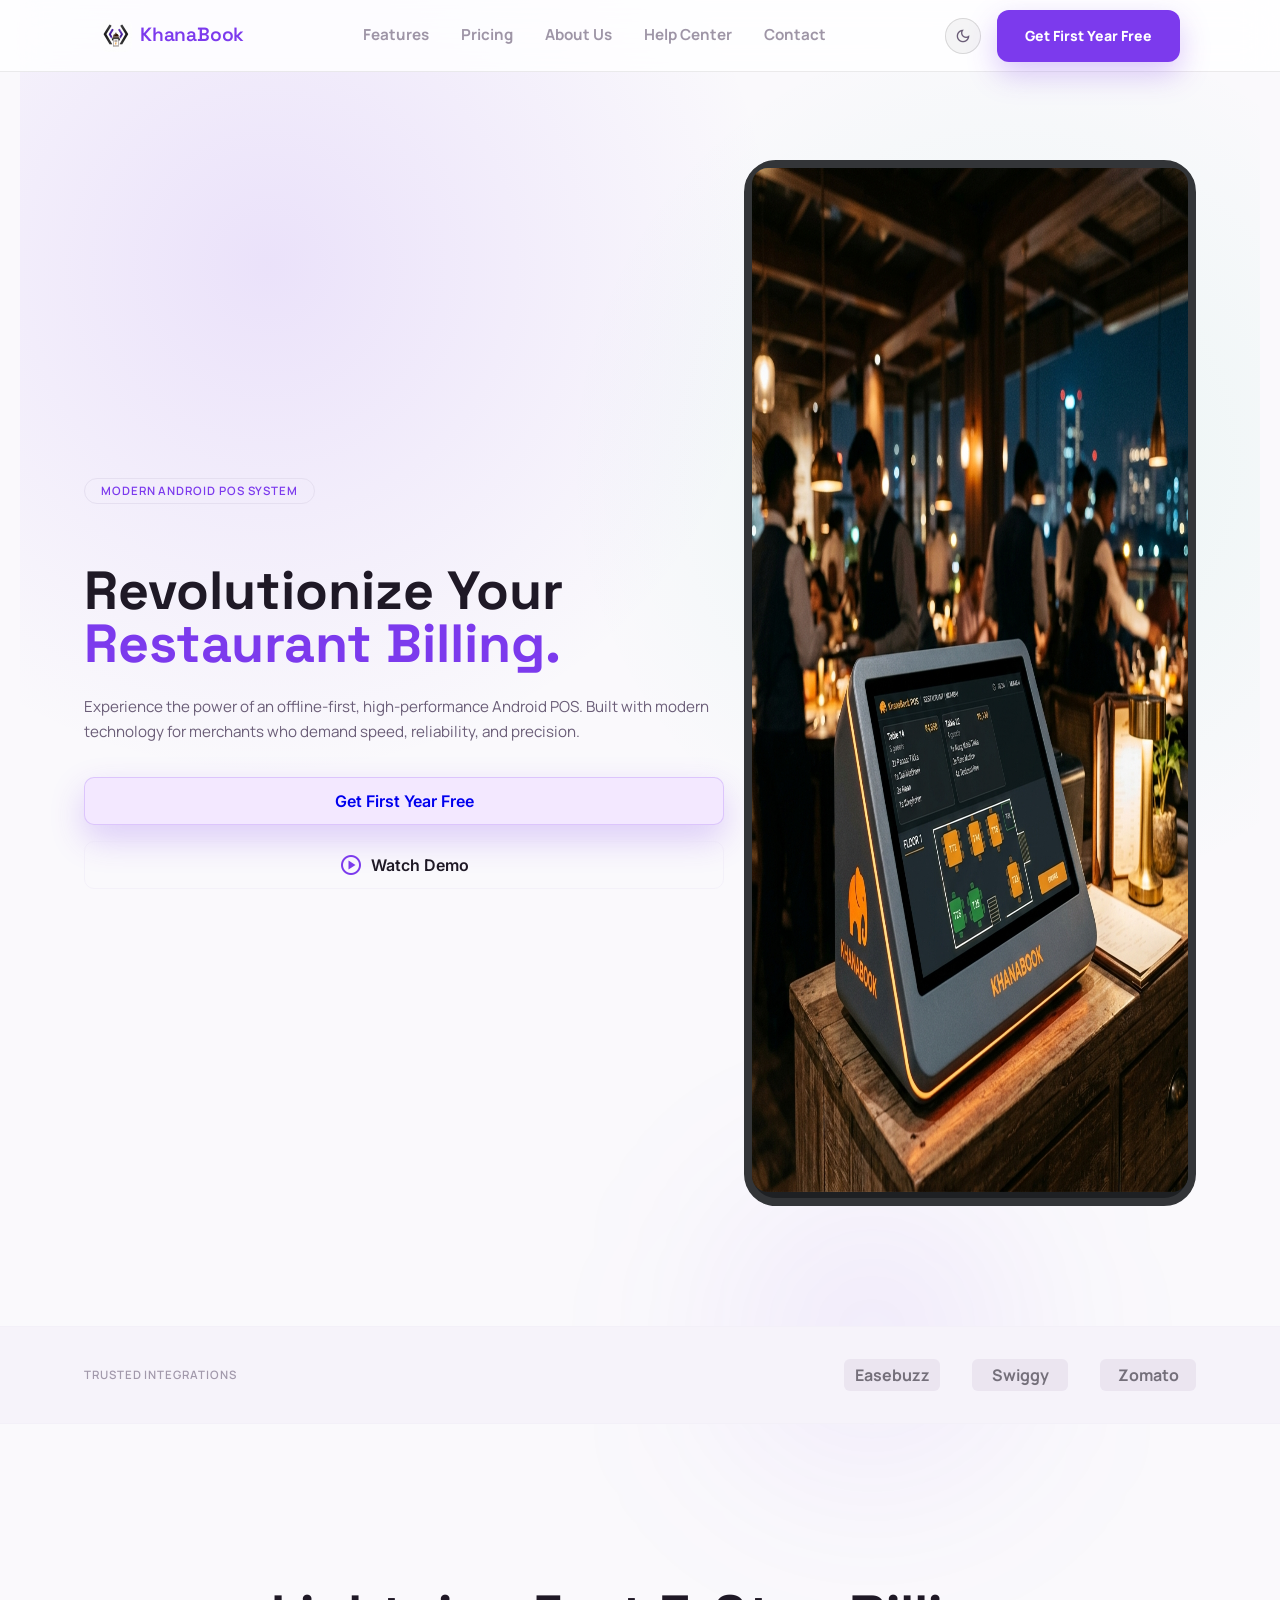
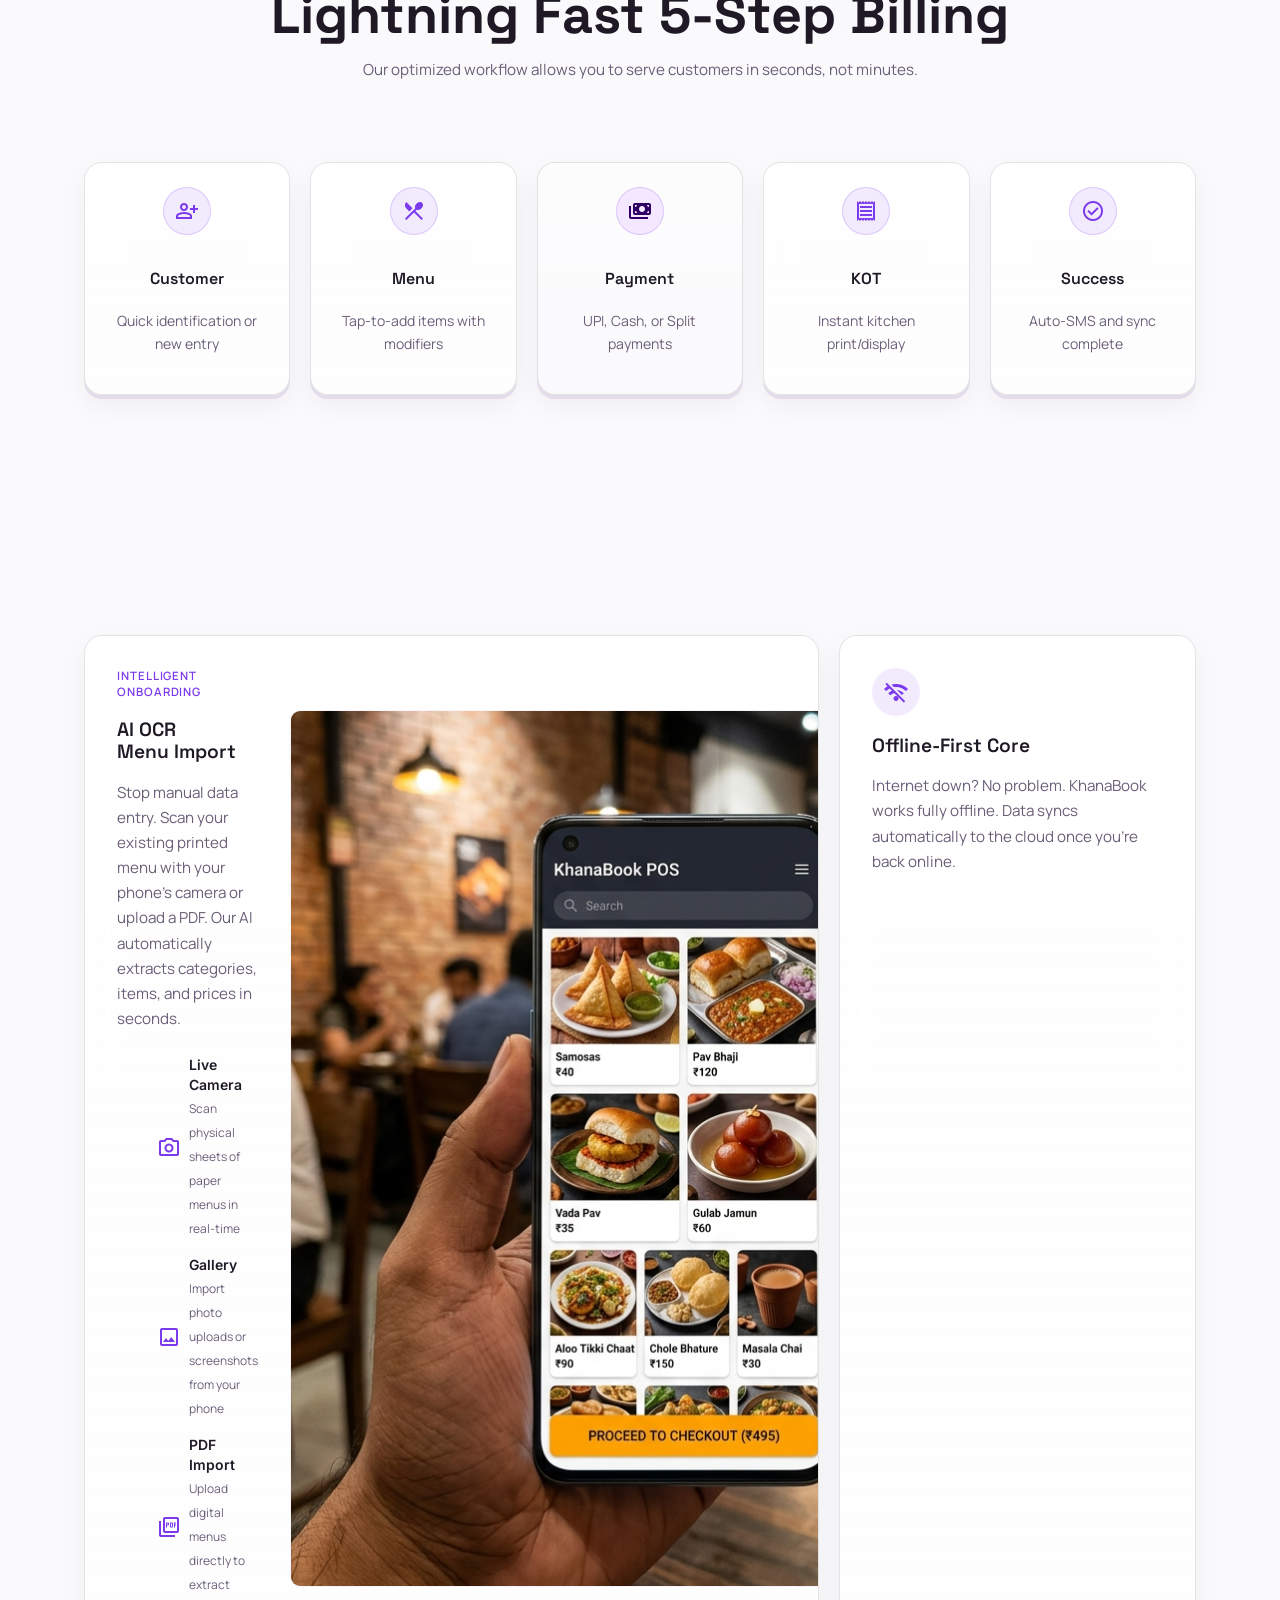
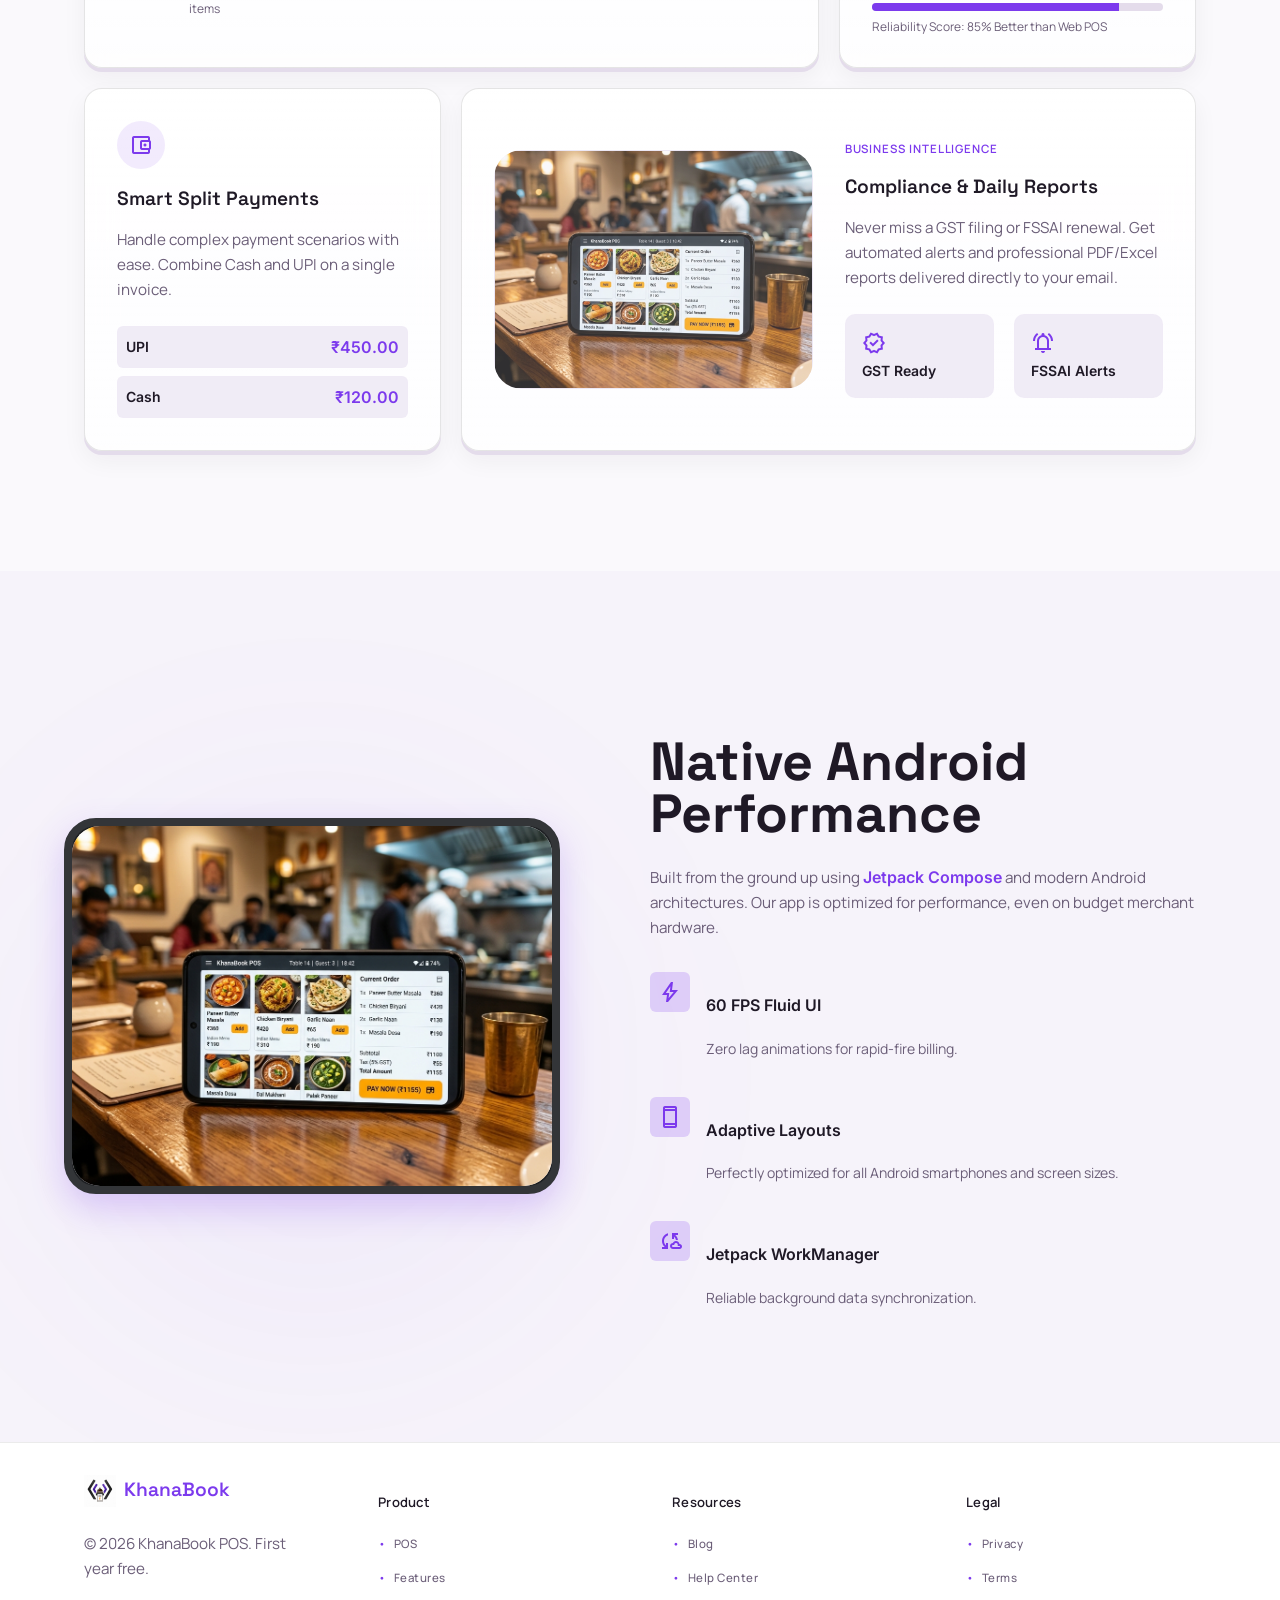
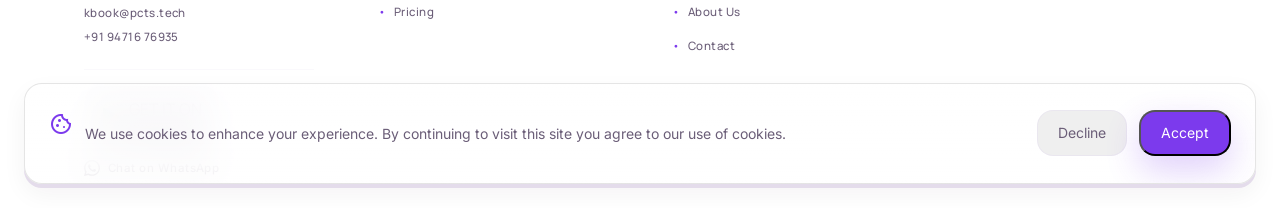
==== commit 3d6fd03d: "second commit" ====
--- a/html/android-pos.html
+++ b/html/android-pos.html
@@ -15,6 +15,7 @@
 <link rel="preconnect" href="https://fonts.googleapis.com">
 <link rel="preconnect" href="https://fonts.gstatic.com" crossorigin>
 <link href="https://fonts.googleapis.com/css2?family=Inter:wght@300;400;500;600;700;800;900&family=Material+Symbols+Outlined:wght,FILL@100..700,0..1&display=swap" rel="stylesheet">
+<link rel="stylesheet" href="../css/home.css">
 <link rel="stylesheet" href="../css/android-pos.css">
 <link rel="stylesheet" href="../css/khanabook-premium.css">
       
@@ -73,11 +74,11 @@
     })();
   </script>
 </head>
-<body class="bg-background text-on-surface font-body-base overflow-x-hidden">
+<body class="bg-background text-on-surface font-body-base overflow-x-hidden" data-page-version="1.1.0">
 <nav class="fixed top-0 w-full z-50 bg-surface/80 backdrop-blur-md border-b border-outline-variant/30 h-16">
 <div class="flex justify-between items-center max-w-7xl mx-auto px-6 h-full">
 <a href="home.html" class="flex items-center gap-2 font-headline-md text-headline-md font-bold text-primary">
-<img src="../assets/khanabook_logo.png" alt="KhanaBook" class="h-8 w-auto shrink-0">
+<img src="../assets/khanabook_logo.png" alt="KhanaBook Logo" class="h-8 w-auto shrink-0" width="32" height="32">
 KhanaBook</a>
 <div class="hidden md:flex items-center gap-8">
 <a class="nav-link font-body-base text-body-base text-on-surface-variant hover:text-primary transition-colors" href="features.html">Features</a>
@@ -91,13 +92,13 @@
 <span class="material-symbols-outlined text-lg text-on-surface-variant" id="theme-icon">light_mode</span>
 </button>
 <a href="get-started.html" class="nav-cta hidden md:inline-block">Get First Year Free</a>
-<button id="mobile-menu-btn" onclick="toggleMobileMenu()" class="md:hidden w-9 h-9 rounded-full flex items-center justify-center border border-outline-variant/50 hover:border-primary transition-colors bg-surface-container/50 text-on-surface-variant" aria-label="Toggle navigation menu">
+<button id="hamburger-trigger" aria-expanded="false" class="md:hidden w-9 h-9 rounded-full flex items-center justify-center border border-outline-variant/50 hover:border-primary transition-colors bg-surface-container/50 text-on-surface-variant" aria-label="Toggle navigation menu">
           <span class="material-symbols-outlined text-lg" id="mobile-menu-icon">menu</span>
         </button>
 </div>
 </div>
 </nav>
-<div id="mobile-menu" class="hidden fixed top-16 left-0 w-full bg-surface/95 backdrop-blur-md border-b border-outline-variant/30 z-40 py-4 px-6 flex flex-col gap-1 shadow-lg md:hidden">
+<div id="mobile-drawer" aria-hidden="true" class="hidden fixed top-16 left-0 w-full bg-surface/95 backdrop-blur-md border-b border-outline-variant/30 z-40 py-4 px-6 flex flex-col gap-1 shadow-lg md:hidden">
     <a class="nav-link font-body-base text-body-base text-on-surface-variant hover:text-primary transition-colors py-2.5" href="home.html">Home</a>
     <a class="nav-link font-body-base text-body-base text-on-surface-variant hover:text-primary transition-colors py-2.5" href="features.html">Features</a>
     <a class="nav-link font-body-base text-body-base text-on-surface-variant hover:text-primary transition-colors py-2.5" href="pos-hardware.html">POS Systems</a>
@@ -135,7 +136,7 @@
 </div>
 <div class="md:col-span-5 relative">
 <div class="pos-frame relative z-10 shadow-2xl rotate-3 transform hover:rotate-0 transition-transform duration-700">
-<img class="rounded-xl w-full" alt="A premium Android point-of-sale terminal showing a modern restaurant billing interface with vibrant saffron accents and a clean dark layout. The hardware is a sleek matte slate gray device with soft rounded corners, positioned on a minimalist wooden counter with soft bokeh lighting in a high-end restaurant setting. The mood is professional, sophisticated, and technologically advanced." src="../assets/pos_terminal_industrial.png" loading="lazy" decoding="async">
+<img class="rounded-xl w-full" alt="A premium Android point-of-sale terminal showing a modern restaurant billing interface with vibrant saffron accents and a clean dark layout. The hardware is a sleek matte slate gray device with soft rounded corners, positioned on a minimalist wooden counter with soft bokeh lighting in a high-end restaurant setting. The mood is professional, sophisticated, and technologically advanced." src="../assets/pos_terminal_industrial.png" loading="lazy" decoding="async" width="1024" height="1024">
 </div>
 <!-- Decorative Glows -->
 <div class="absolute -top-20 -right-20 w-64 h-64 bg-primary/10 blur-[100px] rounded-full"></div>
@@ -242,7 +243,7 @@
 </div>
 <div class="flex-1 w-full flex justify-center">
 <div class="relative w-full max-w-[280px]">
-<img class="rounded-lg shadow-2xl border border-outline-variant/30" alt="A smartphone held in hand scanning a printed restaurant menu using an AI-powered interface. Transparent scanning beams and digital overlay text are highlighting menu items and prices in a futuristic saffron-accented HUD. The background shows a modern, darkly-lit bistro, maintaining the Midnight Harvest aesthetic with soft amber lights and sleek surfaces." src="../assets/pos_phone_mockup.png" loading="lazy" decoding="async">
+<img class="rounded-lg shadow-2xl border border-outline-variant/30" alt="A smartphone held in hand scanning a printed restaurant menu using an AI-powered interface. Transparent scanning beams and digital overlay text are highlighting menu items and prices in a futuristic saffron-accented HUD. The background shows a modern, darkly-lit bistro, maintaining the Midnight Harvest aesthetic with soft amber lights and sleek surfaces." src="../assets/pos_phone_mockup.png" loading="lazy" decoding="async" width="809" height="877">
 </div>
 </div>
 </div>
@@ -304,7 +305,9 @@
 </div>
 </div>
 <div class="flex-1 w-full flex justify-center relative">
-<img class="rounded-lg shadow-xl opacity-80 border border-outline-variant/30" alt="Professional POS billing screen showing restaurant menu items and prices in Indian Rupees, optimized for Android smartphones." src="../assets/pos_phone_billing_mockup.png" loading="lazy" decoding="async">
+<div class="mockup-container">
+  <img class="rounded-lg shadow-xl opacity-80 border border-outline-variant/30" alt="Professional POS billing screen showing restaurant menu items and prices in Indian Rupees, optimized for Android smartphones." src="../assets/pos_phone_billing_mockup.png" decoding="async" loading="lazy" width="480" height="360">
+</div>
 </div>
 </div>
 </div>
@@ -315,7 +318,9 @@
 <div class="order-2 md:order-1 relative">
 <div class="absolute -z-10 w-[500px] h-[500px] bg-primary/5 blur-[120px] rounded-full -top-1/4 -left-1/4"></div>
 <div class="pos-frame max-w-[400px] mx-auto relative violet-glow">
-<img class="rounded-xl" alt="A close-up shot of a high-end Android smartphone running the KhanaBook POS application. The interface is built with Jetpack Compose, featuring a fluid grid layout, smooth animations, and a rich dark palette with vibrant orange primary buttons." src="../assets/pos_phone_billing_mockup.png" loading="lazy" decoding="async">
+<div class="mockup-container">
+  <img class="rounded-xl" alt="A close-up shot of a high-end Android smartphone running the KhanaBook POS application. The interface is built with Jetpack Compose, featuring a fluid grid layout, smooth animations, and a rich dark palette with vibrant orange primary buttons." src="../assets/pos_phone_billing_mockup.png" decoding="async" loading="lazy" width="480" height="360">
+</div>
 </div>
 </div>
 <div class="order-1 md:order-2">
@@ -360,7 +365,7 @@
 <div class="grid grid-cols-1 md:grid-cols-4 gap-gutter px-margin-desktop max-w-7xl mx-auto">
 <div class="space-y-6">
 <a href="home.html" class="flex items-center gap-2 font-headline-md text-headline-md font-bold text-primary mb-4">
-  <img src="../assets/khanabook_logo.png" alt="KhanaBook Logo" class="h-8 w-auto shrink-0">
+  <img src="../assets/khanabook_logo.png" alt="KhanaBook Logo" class="h-8 w-auto shrink-0" width="32" height="32">
   KhanaBook
 </a>
 <p class="text-body-md font-body-md text-on-surface-variant">© <span class="copyright-year">2026</span> KhanaBook POS. First year free.</p>
@@ -441,6 +446,11 @@
   </div>
 <script src="../js/android-pos.js" defer></script>
 
+  <!-- Scroll to top -->
+  <button id="scroll-to-top" aria-label="Scroll to top">
+    <span class="material-symbols-outlined">arrow_upward</span>
+  </button>
+
 
   <!-- WhatsApp Float Button -->
 
--- a/css/home.css
+++ b/css/home.css
@@ -0,0 +1,2274 @@
+/* ===== KhanaBook Premium 3D Vanilla CSS Design System ===== */
+
+/* Typography Imports */
+
+:root {
+  /* Spacing Scale Tokens */
+  --space-gap-desktop: 96px;
+  --space-gap-mobile: 56px;
+  --section-gap: var(--space-gap-desktop);
+
+  /* Fluid Typography Scale (WCAG Conformant Bounds) */
+  --text-headline-xl: clamp(2.000rem, 4.5vw, 3.500rem);
+  --text-headline-lg: clamp(1.500rem, 3.0vw, 2.250rem);
+  --text-headline-md: clamp(1.200rem, 2.0vw, 1.500rem);
+  --text-body-lg:     clamp(0.938rem, 1.2vw, 1.063rem);
+  /* Color System — Violet-Teal (Light Theme) */
+  --color-primary: #7C3AED;
+  --color-primary-dark: #5B21B6; /* Solid bottom border for 3D buttons */
+  --color-primary-container: #F3E8FF;
+  --color-on-primary: #FFFFFF;
+  --color-on-primary-container: #2E0066;
+  --color-secondary: #06B6D4;
+  --color-secondary-dark: #0891B2;
+  --color-secondary-container: #CFFAFE;
+  --color-on-secondary: #FFFFFF;
+  --color-on-secondary-container: #083344;
+  --color-accent: #F59E0B;
+  --color-success: #10B981;
+  --color-error: #EF4444;
+  --color-error-container: #FEE2E2;
+  --color-on-error: #FFFFFF;
+  --color-on-error-container: #7F1D1D;
+  
+  --color-background: #FAF9FC;
+  --color-surface: #FFFFFF;
+  --color-surface-dim: #EAE6F0;
+  --color-surface-bright: #FFFFFF;
+  --color-surface-container-lowest: #FFFFFF;
+  --color-surface-container-low: #F6F3FA;
+  --color-surface-container: #F0ECF6;
+  --color-surface-container-high: #EAE6F0;
+  --color-surface-container-highest: #E4DCEB;
+  --color-surface-variant: #F0ECF6;
+  
+  --color-on-surface: #1F1926;
+  --color-on-surface-variant: #574A64;
+  --color-outline: #A396B2;
+  --color-outline-variant: #E5DFF0;
+  
+  --color-slate-gray: #475569; /* WCAG Compliant */
+  --color-tertiary: #10B981;
+  --color-tertiary-container: #D1FAE5;
+  --color-on-tertiary: #FFFFFF;
+  --color-on-tertiary-container: #064E3B;
+  
+  --color-midnight-surface: #F3E8FF;
+  --color-midnight-elevated: #E8D5FF;
+  --color-theme-glow: rgba(124, 58, 237, 0.12);
+  
+  --radius-xs: 6px;
+  --radius-sm: 10px;
+  --radius-md: 12px;
+  --radius-lg: 16px;
+  --radius-xl: 20px;
+  --radius-2xl: 28px;
+  --radius-3xl: 36px;
+  --radius-full: 9999px;
+  
+  /* 3D Elevation Shadows */
+  --shadow-3d: 0 4px 0 var(--color-surface-container-highest), 0 10px 25px rgba(31, 25, 38, 0.05);
+  --shadow-3d-hover: 0 12px 0 var(--color-surface-container-highest), 0 20px 40px rgba(124, 58, 237, 0.08);
+}
+
+.dark {
+  /* Color System — Violet-Teal (Dark Theme) */
+  --color-primary: #9F67FF;
+  --color-primary-dark: #6D28D9;
+  --color-primary-container: #2A1055;
+  --color-on-primary: #1C003D;
+  --color-on-primary-container: #E8D5FF;
+  --color-secondary: #22D3EE;
+  --color-secondary-dark: #0891B2;
+  --color-secondary-container: #083344;
+  --color-on-secondary: #003642;
+  --color-on-secondary-container: #CFFAFE;
+  --color-accent: #FBBF24;
+  --color-success: #34D399;
+  --color-error: #F87171;
+  --color-error-container: #7F1D1D;
+  --color-on-error: #450000;
+  --color-on-error-container: #FEE2E2;
+  
+  --color-background: #0E0C12;
+  --color-surface: #16131C;
+  --color-surface-dim: #0E0C12;
+  --color-surface-bright: #2B2636;
+  --color-surface-container-lowest: #070509;
+  --color-surface-container-low: #1B1723;
+  --color-surface-container: #211D2A;
+  --color-surface-container-high: #2C2738;
+  --color-surface-container-highest: #373046;
+  --color-surface-variant: #373046;
+  
+  --color-on-surface: #F3EEF8;
+  --color-on-surface-variant: #CBBFDC;
+  --color-outline: #7C6E8F;
+  --color-outline-variant: #3C344E;
+  
+  --color-slate-gray: #94A3B8;
+  --color-tertiary: #34D399;
+  --color-tertiary-container: #064E3B;
+  --color-on-tertiary: #022C22;
+  --color-on-tertiary-container: #D1FAE5;
+  
+  --color-midnight-surface: #1B1723;
+  --color-midnight-elevated: #282234;
+  --color-theme-glow: rgba(159, 103, 255, 0.08);
+  
+  --shadow-3d: 0 4px 0 var(--color-surface-container-lowest), 0 10px 25px rgba(0, 0, 0, 0.2);
+  --shadow-3d-hover: 0 12px 0 var(--color-surface-container-lowest), 0 20px 40px rgba(159, 103, 255, 0.06);
+}
+
+/* Base Body Resets */
+*, *::before, *::after {
+  box-sizing: border-box;
+}
+body {
+  background-color: var(--color-background);
+  color: var(--color-on-surface);
+  font-family: 'Inter', sans-serif;
+  margin: 0;
+  padding: 0;
+  line-height: 1.5;
+  transition: background-color 300ms ease, color 300ms ease;
+  overflow-x: hidden;
+  perspective: 1200px;
+}
+
+/* Accessibility Focus-visible */
+:focus-visible {
+  outline: 2px solid var(--color-primary);
+  outline-offset: 2px;
+  border-radius: 4px;
+}
+button:focus-visible, a:focus-visible {
+  outline-offset: 3px;
+}
+
+/* Cursors */
+a, button, select, input, textarea, summary, [role="button"] {
+  cursor: pointer;
+}
+a { text-decoration: none; }  /* Global: no underlines on any link */
+input[type="text"], input[type="email"], input[type="tel"], input[type="number"], textarea {
+  cursor: text;
+}
+
+/* Typography Classes */
+.font-bold { font-weight: 700; }
+.font-semibold { font-weight: 600; }
+.font-extrabold { font-weight: 800; }
+.italic { font-style: italic; }
+.uppercase { text-transform: uppercase; }
+.lowercase { text-transform: lowercase; }
+.capitalize { text-transform: capitalize; }
+.leading-relaxed { line-height: 1.625; }
+.leading-tight { line-height: 1.25; }
+.text-center { text-align: center; }
+.text-left { text-align: left; }
+.text-right { text-align: right; }
+.whitespace-nowrap { white-space: nowrap; }
+.truncate { overflow: hidden; text-overflow: ellipsis; white-space: nowrap; }
+
+/* Font Scales */
+.font-body-base, .text-body-base { font-family: 'Inter', sans-serif; font-size: 16px; line-height: 24px; font-weight: 400; }
+.font-body-bold, .text-body-bold { font-family: 'Inter', sans-serif; font-size: 16px; line-height: 24px; font-weight: 600; }
+.font-body-lg, .text-body-lg { font-family: 'Inter', sans-serif; font-size: var(--text-body-lg); line-height: 1.7; font-weight: 400; }
+.font-body-md, .text-body-md { font-family: 'Inter', sans-serif; font-size: 16px; line-height: 24px; font-weight: 400; }
+.font-body-sm, .text-body-sm { font-family: 'Inter', sans-serif; font-size: 14px; line-height: 20px; font-weight: 400; }
+.font-label-md, .text-label-md { font-family: 'Inter', sans-serif; font-size: 14px; line-height: 20px; letter-spacing: 0.02em; font-weight: 600; }
+.font-label-sm, .text-label-sm { font-family: 'Inter', sans-serif; font-size: 12px; line-height: 16px; letter-spacing: 0.04em; font-weight: 500; }
+.font-label-caps, .text-label-caps { font-family: 'Inter', sans-serif; font-size: 12px; line-height: 16px; letter-spacing: 0.08em; font-weight: 600; text-transform: uppercase; }
+.font-stat-lg, .text-stat-lg { font-family: 'Inter', sans-serif; font-size: 36px; line-height: 40px; font-weight: 700; }
+.font-headline-xl, .text-headline-xl { font-family: 'Inter', sans-serif; font-size: var(--text-headline-xl); line-height: 1.15; font-weight: 700; }
+.font-headline-lg, .text-headline-lg { font-family: 'Inter', sans-serif; font-size: var(--text-headline-lg); line-height: 1.25; font-weight: 600; }
+.font-headline-md, .text-headline-md { font-family: 'Inter', sans-serif; font-size: var(--text-headline-md); line-height: 1.35; font-weight: 600; }
+.font-display-lg, .text-display-lg { font-family: 'Inter', sans-serif; font-size: 48px; line-height: 56px; letter-spacing: -0.02em; font-weight: 700; }
+.font-display-lg-mobile, .text-display-lg-mobile { font-family: 'Inter', sans-serif; font-size: 32px; line-height: 40px; letter-spacing: -0.01em; font-weight: 600; }
+.font-display-md, .text-display-md { font-family: 'Inter', sans-serif; font-size: 36px; line-height: 44px; letter-spacing: -0.01em; font-weight: 700; }
+
+.text-xs { font-size: 0.75rem; line-height: 1rem; }
+.text-sm { font-size: 0.875rem; line-height: 1.25rem; }
+.text-base { font-size: 1rem; line-height: 1.5rem; }
+.text-lg { font-size: 1.125rem; line-height: 1.75rem; }
+.text-md { font-size: 1rem; line-height: 1.5rem; }
+.text-xl { font-size: 1.25rem; line-height: 1.75rem; }
+.text-2xl { font-size: 1.5rem; line-height: 2rem; }
+.text-3xl { font-size: 1.875rem; line-height: 2.25rem; }
+.text-4xl { font-size: 2.25rem; line-height: 2.5rem; }
+.text-6xl { font-size: 3.75rem; line-height: 1; }
+
+.text-primary { color: var(--color-primary); }
+.text-on-primary { color: var(--color-on-primary); }
+.text-on-surface { color: var(--color-on-surface); }
+.text-on-surface-variant { color: var(--color-on-surface-variant); }
+.text-outline { color: var(--color-outline); }
+.text-outline-variant { color: var(--color-outline-variant); }
+.text-error { color: var(--color-error); }
+.text-slate-gray { color: var(--color-slate-gray); }
+.text-tertiary { color: var(--color-tertiary); }
+.text-green-500 { color: #10B981; }
+
+/* Layout Utilities */
+.flex { display: flex; }
+.inline-flex { display: inline-flex; }
+.flex-col { flex-direction: column; }
+.flex-row { flex-direction: row; }
+.flex-1 { flex: 1 1 0%; }
+.flex-grow { flex-grow: 1; }
+.flex-shrink-0 { flex-shrink: 0; }
+.flex-wrap { flex-wrap: wrap; }
+.items-center { align-items: center; }
+.items-start { align-items: flex-start; }
+.items-end { align-items: flex-end; }
+.items-baseline { align-items: baseline; }
+.justify-between { justify-content: space-between; }
+.justify-center { justify-content: center; }
+.justify-end { justify-content: flex-end; }
+
+.grid { display: grid; }
+.grid-cols-1 { grid-template-columns: repeat(1, minmax(0, 1fr)); }
+.grid-cols-2 { grid-template-columns: repeat(2, minmax(0, 1fr)); }
+.grid-cols-3 { grid-template-columns: repeat(3, minmax(0, 1fr)); }
+
+.hidden { display: none; }
+.block { display: block; }
+.inline-block { display: inline-block; }
+
+.relative { position: relative; }
+.absolute { position: absolute; }
+.fixed { position: fixed; }
+.sticky { position: sticky; }
+.inset-0 { top: 0; right: 0; bottom: 0; left: 0; }
+
+.top-0 { top: 0; }
+.top-1 { top: 0.25rem; }
+.top-4 { top: 1rem; }
+.top-12 { top: 3rem; }
+.top-16 { top: 4rem; }
+.top-32 { top: 8rem; }
+.bottom-0 { bottom: 0; }
+.bottom-10 { bottom: 2.5rem; }
+.left-0 { left: 0; }
+.left-1 { left: 0.25rem; }
+.left-4 { left: 1rem; }
+.right-0 { right: 0; }
+.right-4 { right: 1rem; }
+.right-10 { right: 2.5rem; }
+
+.z-0 { z-index: 0; }
+.z-10 { z-index: 10; }
+.z-40 { z-index: 40; }
+.z-50 { z-index: 50; }
+.z-\[200\] { z-index: 200; }
+.z-\[250\] { z-index: 250; }
+.z-\[300\] { z-index: 300; }
+
+.w-full { width: 100%; }
+.w-auto { width: auto; }
+.w-fit { width: fit-content; }
+.w-px { width: 1px; }
+.w-0\.5 { width: 0.125rem; }
+.w-2 { width: 0.5rem; }
+.w-2\.5 { width: 0.625rem; }
+.w-4 { width: 1rem; }
+.w-5 { width: 1.25rem; }
+.w-6 { width: 1.5rem; }
+.w-8 { width: 2rem; }
+.w-9 { width: 2.25rem; }
+.w-10 { width: 2.5rem; }
+.w-12 { width: 3rem; }
+.w-14 { width: 3.5rem; }
+.w-16 { width: 4rem; }
+.w-20 { width: 5rem; }
+.w-24 { width: 6rem; }
+.w-32 { width: 8rem; }
+.w-48 { width: 12rem; }
+.w-64 { width: 16rem; }
+.w-\[500px\] { width: 500px; }
+.w-\[75\%\] { width: 75%; }
+.w-\[85\%\] { width: 85%; }
+
+.h-full { height: 100%; }
+.h-auto { height: auto; }
+.h-px { height: 1px; }
+.h-1 { height: 0.25rem; }
+.h-1\.5 { height: 0.375rem; }
+.h-2 { height: 0.5rem; }
+.h-2\.5 { height: 0.625rem; }
+.h-4 { height: 1rem; }
+.h-5 { height: 1.25rem; }
+.h-6 { height: 1.5rem; }
+.h-7 { height: 1.75rem; }
+.h-8 { height: 2rem; }
+.h-9 { height: 2.25rem; }
+.h-10 { height: 2.5rem; }
+.h-12 { height: 3rem; }
+.h-14 { height: 3.5rem; }
+.h-16 { height: 4rem; }
+.h-20 { height: 5rem; }
+.h-24 { height: 6rem; }
+.h-40 { height: 10rem; }
+.h-48 { height: 12rem; }
+.h-64 { height: 16rem; }
+.h-\[2px\] { height: 2px; }
+.h-\[40\%\] { height: 40%; }
+.h-\[50\%\] { height: 50%; }
+.h-\[70\%\] { height: 70%; }
+.h-\[90\%\] { height: 90%; }
+.h-\[420px\] { height: 420px; }
+.h-\[48px\] { height: 48px; }
+.h-\[500px\] { height: 500px; }
+.h-\[600px\] { height: 600px; }
+
+/* Spacing Utilities */
+.gap-1 { gap: 0.25rem; }
+.gap-1\.5 { gap: 0.375rem; }
+.gap-2 { gap: 0.5rem; }
+.gap-3 { gap: 0.75rem; }
+.gap-4 { gap: 1rem; }
+.gap-6 { gap: 1.5rem; }
+.gap-8 { gap: 2rem; }
+.gap-10 { gap: 2.5rem; }
+.gap-12 { gap: 3rem; }
+.gap-16 { gap: 4rem; }
+
+.gap-xs { gap: 0.25rem; }
+.gap-sm { gap: 0.5rem; }
+.gap-md { gap: 1rem; }
+.gap-lg { gap: 1.5rem; }
+.gap-xl { gap: 2rem; }
+.gap-gutter { gap: 1.5rem; }
+.gap-section-mobile { gap: 60px; }
+
+/* Margin */
+.m-0 { margin: 0; }
+.mx-auto { margin-left: auto; margin-right: auto; }
+.ml-auto { margin-left: auto; }
+.mt-auto { margin-top: auto; }
+
+.mt-1 { margin-top: 0.25rem; }
+.mt-2 { margin-top: 0.5rem; }
+.mt-3 { margin-top: 0.75rem; }
+.mt-4 { margin-top: 1rem; }
+.mt-6 { margin-top: 1.5rem; }
+.mt-8 { margin-top: 2rem; }
+.mt-10 { margin-top: 2.5rem; }
+.mt-32 { margin-top: 8rem; }
+.mt-40 { margin-top: 10rem; }
+.mt-xs { margin-top: 0.25rem; }
+.mt-sm { margin-top: 0.5rem; }
+.mt-md { margin-top: 1rem; }
+.mt-lg { margin-top: 1.5rem; }
+.mt-xl { margin-top: 2rem; }
+.mt-section-mobile { margin-top: 60px; }
+
+.mb-0.5 { margin-bottom: 0.125rem; }
+.mb-1 { margin-bottom: 0.25rem; }
+.mb-2 { margin-bottom: 0.5rem; }
+.mb-3 { margin-bottom: 0.75rem; }
+.mb-4 { margin-bottom: 1rem; }
+.mb-6 { margin-bottom: 1.5rem; }
+.mb-8 { margin-bottom: 2rem; }
+.mb-10 { margin-bottom: 2.5rem; }
+.mb-12 { margin-bottom: 3rem; }
+.mb-16 { margin-bottom: 4rem; }
+.mb-20 { margin-bottom: 5rem; }
+.mb-32 { margin-bottom: 8rem; }
+.mb-\[80px\] { margin-bottom: 80px; }
+.mb-xs { margin-bottom: 0.25rem; }
+.mb-sm { margin-bottom: 0.5rem; }
+.mb-md { margin-bottom: 1rem; }
+.mb-lg { margin-bottom: 1.5rem; }
+.mb-xl { margin-bottom: 2rem; }
+.mb-section-desktop { margin-bottom: 120px; }
+.mb-section-mobile { margin-bottom: 60px; }
+
+.ml-1\.5 { margin-left: 0.375rem; }
+.my-xl { margin-top: 2rem; margin-bottom: 2rem; }
+
+/* Padding */
+.p-2 { padding: 0.5rem; }
+.p-3 { padding: 0.75rem; }
+.p-4 { padding: 1rem; }
+.p-6 { padding: 1.5rem; }
+.p-8 { padding: 2rem; }
+.p-12 { padding: 3rem; }
+.p-xs { padding: 0.25rem; }
+.p-sm { padding: 0.5rem; }
+.p-md { padding: 1rem; }
+.p-lg { padding: 1.5rem; }
+.p-xl { padding: 2rem; }
+
+.px-2 { padding-left: 0.5rem; padding-right: 0.5rem; }
+.px-2\.5 { padding-left: 0.625rem; padding-right: 0.625rem; }
+.px-3 { padding-left: 0.75rem; padding-right: 0.75rem; }
+.px-4 { padding-left: 1rem; padding-right: 1rem; }
+.px-5 { padding-left: 1.25rem; padding-right: 1.25rem; }
+.px-6 { padding-left: 1.5rem; padding-right: 1.5rem; }
+.px-8 { padding-left: 2rem; padding-right: 2rem; }
+.px-10 { padding-left: 2.5rem; padding-right: 2.5rem; }
+.px-md { padding-left: 1rem; padding-right: 1rem; }
+.px-xl { padding-left: 2rem; padding-right: 2rem; }
+
+.py-0\.5 { padding-top: 0.125rem; padding-bottom: 0.125rem; }
+.py-1 { padding-top: 0.25rem; padding-bottom: 0.25rem; }
+.py-1\.5 { padding-top: 0.375rem; padding-bottom: 0.375rem; }
+.py-2 { padding-top: 0.5rem; padding-bottom: 0.5rem; }
+.py-2\.5 { padding-top: 0.625rem; padding-bottom: 0.625rem; }
+.py-3 { padding-top: 0.75rem; padding-bottom: 0.75rem; }
+.py-4 { padding-top: 1rem; padding-bottom: 1rem; }
+.py-5 { padding-top: 1.25rem; padding-bottom: 1.25rem; }
+.py-24 { padding-top: 6rem; padding-bottom: 6rem; }
+.py-32 { padding-top: 8rem; padding-bottom: 8rem; }
+.py-xs { padding-top: 0.25rem; padding-bottom: 0.25rem; }
+.py-sm { padding-top: 0.5rem; padding-bottom: 0.5rem; }
+.py-md { padding-top: 1rem; padding-bottom: 1rem; }
+.py-lg { padding-top: 1.5rem; padding-bottom: 1.5rem; }
+.py-xl { padding-top: 2rem; padding-bottom: 2rem; }
+.py-stack-lg { padding-top: 2rem; padding-bottom: 2rem; }
+.py-section-desktop { padding-top: 120px; padding-bottom: 120px; }
+
+.pt-0 { padding-top: 0; }
+.pt-4 { padding-top: 1rem; }
+.pt-8 { padding-top: 2rem; }
+.pt-16 { padding-top: 4rem; }
+.pt-24 { padding-top: 6rem; }
+.pt-32 { padding-top: 8rem; }
+.pt-\[160px\] { padding-top: 160px; }
+.pt-md { padding-top: 1rem; }
+.pt-xl { padding-top: 2rem; }
+
+.pb-1 { padding-bottom: 0.25rem; }
+.pb-20 { padding-bottom: 5rem; }
+.pb-24 { padding-bottom: 6rem; }
+.pb-section-desktop { padding-bottom: 120px; }
+.pl-12 { padding-left: 3rem; }
+.pr-4 { padding-right: 1rem; }
+.pr-md { padding-right: 1rem; }
+
+/* Stack spacing */
+.space-x-md > * + * { margin-left: 1rem; }
+.space-y-2 > * + * { margin-top: 0.5rem; }
+.space-y-3 > * + * { margin-top: 0.75rem; }
+.space-y-4 > * + * { margin-top: 1rem; }
+.space-y-6 > * + * { margin-top: 1.5rem; }
+.space-y-8 > * + * { margin-top: 2rem; }
+.space-y-sm > * + * { margin-top: 0.5rem; }
+.space-y-md > * + * { margin-top: 1rem; }
+.space-y-lg > * + * { margin-top: 1.5rem; }
+.space-y-xl > * + * { margin-top: 2rem; }
+
+/* Borders & Outline */
+.border { border: 1px solid var(--color-outline-variant); }
+.border-2 { border: 2px solid var(--color-outline-variant); }
+.border-b { border-bottom: 1px solid var(--color-outline-variant); }
+.border-t { border-top: 1px solid var(--color-outline-variant); }
+.border-y { border-top: 1px solid var(--color-outline-variant); border-bottom: 1px solid var(--color-outline-variant); }
+.border-l-2 { border-left: 2px solid var(--color-outline-variant); }
+.border-none { border: none !important; }
+.border-collapse { border-collapse: collapse; }
+.border-\[\#2D333F\] { border-color: #2D333F; }
+
+.border-primary { border-color: var(--color-primary); }
+.border-surface { border-color: var(--color-surface); }
+.border-background { border-color: var(--color-background); }
+.border-outline { border-color: var(--color-outline); }
+.border-outline-variant { border-color: var(--color-outline-variant); }
+
+/* Opacity Borders */
+.border-outline-variant\/10 { border-color: rgba(229, 223, 240, 0.1); }
+.border-outline-variant\/20 { border-color: rgba(229, 223, 240, 0.2); }
+.border-outline-variant\/30 { border-color: rgba(229, 223, 240, 0.3); }
+.border-outline-variant\/40 { border-color: rgba(229, 223, 240, 0.4); }
+.border-outline-variant\/50 { border-color: rgba(229, 223, 240, 0.5); }
+.border-primary\/20 { border-color: rgba(124, 58, 237, 0.2); }
+.border-primary\/30 { border-color: rgba(124, 58, 237, 0.3); }
+.border-primary\/40 { border-color: rgba(124, 58, 237, 0.4); }
+.border-white\/20 { border-color: rgba(255, 255, 255, 0.2); }
+.border-white\/5 { border-color: rgba(255, 255, 255, 0.05); }
+
+.outline-none { outline: none; }
+
+/* Radius */
+.rounded { border-radius: var(--radius-xs); }
+.rounded-lg { border-radius: var(--radius-sm); }
+.rounded-xl { border-radius: var(--radius-lg); }
+.rounded-2xl { border-radius: var(--radius-xl); }
+.rounded-3xl { border-radius: var(--radius-2xl); }
+.rounded-full { border-radius: var(--radius-full); }
+.rounded-\[10px\] { border-radius: 10px; }
+.rounded-\[16px\] { border-radius: 16px; }
+.rounded-\[1\.5rem\] { border-radius: 1.5rem; }
+.rounded-\[2rem\] { border-radius: 2rem; }
+.rounded-\[3rem\] { border-radius: 3rem; }
+
+/* Background Colors */
+.bg-background { background-color: var(--color-background); }
+.bg-surface { background-color: var(--color-surface); }
+.bg-surface-bright { background-color: var(--color-surface-bright); }
+.bg-surface-dim { background-color: var(--color-surface-dim); }
+.bg-primary { background-color: var(--color-primary); }
+.bg-error { background-color: var(--color-error); }
+.bg-error-container { background-color: var(--color-error-container); }
+.bg-midnight-surface { background-color: var(--color-midnight-surface); }
+.bg-midnight-elevated { background-color: var(--color-midnight-elevated); }
+.bg-outline-variant { background-color: var(--color-outline-variant); }
+
+.bg-surface-container { background-color: var(--color-surface-container); }
+.bg-surface-container-low { background-color: var(--color-surface-container-low); }
+.bg-surface-container-high { background-color: var(--color-surface-container-high); }
+.bg-surface-container-highest { background-color: var(--color-surface-container-highest); }
+.bg-surface-container-lowest { background-color: var(--color-surface-container-lowest); }
+.bg-surface-variant { background-color: var(--color-surface-variant); }
+
+/* Opacity Backgrounds */
+.bg-black\/60 { background-color: rgba(0,0,0,0.6); }
+.bg-black\/70 { background-color: rgba(0,0,0,0.7); }
+.bg-primary\/5 { background-color: rgba(124, 58, 237, 0.05); }
+.bg-primary\/10 { background-color: rgba(124, 58, 237, 0.1); }
+.bg-primary\/12 { background-color: rgba(124, 58, 237, 0.12); }
+.bg-primary\/20 { background-color: rgba(124, 58, 237, 0.2); }
+.bg-green-500\/10 { background-color: rgba(16, 185, 129, 0.1); }
+.bg-tertiary\/10 { background-color: rgba(16, 185, 129, 0.1); }
+.bg-tertiary\/20 { background-color: rgba(16, 185, 129, 0.2); }
+.bg-error-container\/10 { background-color: rgba(239, 68, 68, 0.1); }
+.bg-error-container\/30 { background-color: rgba(239, 68, 68, 0.3); }
+.bg-surface\/80 { background-color: rgba(255, 255, 255, 0.8); }
+.dark .bg-surface\/80 { background-color: rgba(22, 19, 28, 0.8); }
+.bg-surface\/95 { background-color: rgba(255, 255, 255, 0.95); }
+.dark .bg-surface\/95 { background-color: rgba(22, 19, 28, 0.95); }
+.bg-surface-container-high\/50 { background-color: rgba(234, 230, 240, 0.5); }
+.dark .bg-surface-container-high\/50 { background-color: rgba(44, 39, 56, 0.5); }
+.bg-surface-container\/50 { background-color: rgba(240, 236, 246, 0.5); }
+.dark .bg-surface-container\/50 { background-color: rgba(33, 29, 42, 0.5); }
+.bg-outline-variant\/30 { background-color: rgba(229, 223, 240, 0.3); }
+.bg-outline-variant\/40 { background-color: rgba(229, 223, 240, 0.4); }
+
+/* Gradients */
+.bg-gradient-to-r { background-image: linear-gradient(to right, var(--tw-gradient-stops, transparent, transparent)); }
+.bg-gradient-to-br { background-image: linear-gradient(to bottom right, var(--tw-gradient-stops, transparent, transparent)); }
+.bg-gradient-to-t { background-image: linear-gradient(to top, var(--tw-gradient-stops, transparent, transparent)); }
+
+.from-background { --tw-gradient-from: var(--color-background); --tw-gradient-stops: var(--tw-gradient-from), var(--tw-gradient-to, transparent); }
+.from-primary\/20 { --tw-gradient-from: rgba(124, 58, 237, 0.2); --tw-gradient-stops: var(--tw-gradient-from), var(--tw-gradient-to, transparent); }
+.from-transparent { --tw-gradient-from: transparent; --tw-gradient-stops: var(--tw-gradient-from), var(--tw-gradient-to, transparent); }
+.from-surface-container-low { --tw-gradient-from: var(--color-surface-container-low); --tw-gradient-stops: var(--tw-gradient-from), var(--tw-gradient-to, transparent); }
+.to-transparent { --tw-gradient-to: transparent; }
+.to-primary\/5 { --tw-gradient-to: rgba(124, 58, 237, 0.05); }
+.to-primary\/10 { --tw-gradient-to: rgba(124, 58, 237, 0.10); }
+
+/* Shadows and Blur */
+.shadow-md { box-shadow: var(--shadow-md); }
+.shadow-lg { box-shadow: var(--shadow-lg); }
+.shadow-xl { box-shadow: var(--shadow-xl); }
+.shadow-2xl { box-shadow: var(--shadow-2xl); }
+.shadow-\[0_0_20px_rgba\(255\,182\,142\,0\.3\)\] { box-shadow: 0 0 20px rgba(124, 58, 237, 0.2); }
+
+.backdrop-blur-md { backdrop-filter: blur(12px); -webkit-backdrop-filter: blur(12px); }
+.backdrop-blur-sm { backdrop-filter: blur(4px); -webkit-backdrop-filter: blur(4px); }
+.blur-3xl { filter: blur(64px); }
+.blur-\[100px\] { filter: blur(100px); }
+.blur-\[120px\] { filter: blur(120px); }
+
+/* Interactive & Behaviors */
+.cursor-pointer { cursor: pointer; }
+.cursor-default { cursor: default; }
+.pointer-events-none { pointer-events: none; }
+.shrink-0 { flex-shrink: 0; }
+.overflow-hidden { overflow: hidden; }
+.overflow-x-auto { overflow-x: auto; }
+.overflow-x-hidden { overflow-x: hidden; }
+.aspect-square { aspect-ratio: 1 / 1; }
+.aspect-video { aspect-ratio: 16 / 9; }
+.object-cover { object-fit: cover; }
+.sr-only { position: absolute; width: 1px; height: 1px; padding: 0; margin: -1px; overflow: hidden; clip: rect(0, 0, 0, 0); border: 0; }
+
+.opacity-10 { opacity: 0.1; }
+.opacity-20 { opacity: 0.2; }
+.opacity-30 { opacity: 0.3; }
+.opacity-50 { opacity: 0.5; }
+.opacity-60 { opacity: 0.6; }
+.opacity-70 { opacity: 0.7; }
+.opacity-80 { opacity: 0.8; }
+.opacity-100 { opacity: 1; }
+
+/* Transitions */
+.duration-200 { transition-duration: 200ms; }
+.duration-300 { transition-duration: 300ms; }
+.duration-500 { transition-duration: 500ms; }
+.duration-700 { transition-duration: 700ms; }
+.duration-1000 { transition-duration: 1000ms; }
+.ease-out { transition-timing-function: cubic-bezier(0, 0, 0.2, 1); }
+
+.transition-all { transition-property: all; transition-timing-function: cubic-bezier(0.4, 0, 0.2, 1); transition-duration: 200ms; }
+.transition-colors { transition-property: background-color, border-color, color, fill, stroke; transition-timing-function: cubic-bezier(0.4, 0, 0.2, 1); transition-duration: 200ms; }
+.transition-opacity { transition-property: opacity; transition-timing-function: cubic-bezier(0.4, 0, 0.2, 1); transition-duration: 200ms; }
+.transition-transform { transition-property: transform; transition-timing-function: cubic-bezier(0.4, 0, 0.2, 1); transition-duration: 200ms; }
+
+/* ─── 3D Visual Redesign Specific Styles ─── */
+
+.perspective-1000 {
+  perspective: 1000px;
+}
+.preserve-3d {
+  transform-style: preserve-3d;
+}
+
+/* 3D Tilt Card Component mapping */
+.glass-card,
+.glass-panel,
+.glass,
+.blog-card,
+.card-3d {
+  transform: perspective(1000px) rotateX(var(--rx, 0deg)) rotateY(var(--ry, 0deg)) translateZ(var(--tz, 0px));
+  transform-style: preserve-3d;
+  box-shadow: var(--shadow-3d);
+  transition: transform 150ms cubic-bezier(0.25, 1, 0.5, 1), box-shadow 300ms ease, background-color 300ms ease, border-color 300ms ease;
+  background: var(--color-surface-container);
+  border: 1px solid var(--color-outline-variant);
+}
+
+.glass-card:hover,
+.glass-panel:hover,
+.glass:hover,
+.blog-card:hover,
+.card-3d:hover {
+  --tz: 20px;
+  border-color: var(--color-primary);
+  box-shadow: var(--shadow-3d-hover);
+}
+
+.glass-card > *,
+.glass-panel > *,
+.glass > *,
+.blog-card > *,
+.card-3d > * {
+  /* Push children to have layered offset on the Z axis */
+  transform: translateZ(30px);
+}
+
+/* legacy #testimonials-track rules removed — see .testimonials-track below */
+
+/* Claymorphic Volumetric 3D Primary Button */
+.btn-primary,
+.nav-cta,
+.mobile-cta,
+.btn-3d {
+  position: relative;
+  background: var(--color-primary);
+  color: var(--color-on-primary) !important;
+  font-weight: 600;
+  font-size: 14px;
+  display: inline-flex;
+  align-items: center;
+  gap: 8px;
+  border: none;
+  cursor: pointer;
+  padding: 14px 28px;
+  border-radius: var(--radius-lg);
+  box-shadow: 0 4px 0 var(--color-primary-dark), 0 8px 24px rgba(124, 58, 237, 0.25);
+  transform: translateY(0);
+  transition: transform 150ms cubic-bezier(0.16, 1, 0.3, 1), box-shadow 150ms cubic-bezier(0.16, 1, 0.3, 1);
+  text-decoration: none;
+}
+
+/* Hide nav-cta on mobile — overrides the inline-flex from the button base rule */
+.nav-cta { display: none; }
+@media (min-width: 768px) { .nav-cta { display: inline-flex; } }
+
+.btn-primary:hover,
+.nav-cta:hover,
+.mobile-cta:hover,
+.btn-3d:hover {
+  transform: translateY(-2px);
+  box-shadow: 0 6px 0 var(--color-primary-dark), 0 12px 32px rgba(124, 58, 237, 0.35);
+  filter: brightness(1.03);
+}
+
+.btn-primary:active,
+.nav-cta:active,
+.mobile-cta:active,
+.btn-3d:active {
+  transform: translateY(4px);
+  box-shadow: 0 0px 0 var(--color-primary-dark), 0 4px 12px rgba(124, 58, 237, 0.15);
+}
+
+/* Claymorphic Volumetric 3D Secondary Button */
+.btn-secondary,
+.btn-3d-secondary {
+  position: relative;
+  background: var(--color-surface-container-high);
+  color: var(--color-on-surface) !important;
+  font-weight: 600;
+  font-size: 14px;
+  display: inline-flex;
+  align-items: center;
+  gap: 8px;
+  border: 1px solid var(--color-outline-variant);
+  cursor: pointer;
+  padding: 14px 28px;
+  border-radius: var(--radius-lg);
+  box-shadow: 0 4px 0 var(--color-outline-variant), 0 8px 20px rgba(0, 0, 0, 0.04);
+  transform: translateY(0);
+  transition: transform 150ms cubic-bezier(0.16, 1, 0.3, 1), box-shadow 150ms cubic-bezier(0.16, 1, 0.3, 1), border-color 150ms ease;
+  text-decoration: none;
+}
+
+.btn-secondary:hover,
+.btn-3d-secondary:hover {
+  transform: translateY(-2px);
+  box-shadow: 0 6px 0 var(--color-outline-variant), 0 12px 28px rgba(0, 0, 0, 0.08);
+  border-color: var(--color-primary);
+}
+
+.btn-secondary:active,
+.btn-3d-secondary:active {
+  transform: translateY(4px);
+  box-shadow: 0 0px 0 var(--color-outline-variant), 0 4px 10px rgba(0, 0, 0, 0.04);
+}
+
+/* Isometric Hero Configurations */
+.isometric-container {
+  perspective: 1200px;
+  transform-style: preserve-3d;
+}
+
+.isometric-grid {
+  transform: rotateX(53deg) rotateZ(-45deg) translateZ(0);
+  transform-style: preserve-3d;
+  transition: transform 0.5s cubic-bezier(0.16, 1, 0.3, 1);
+}
+
+.isometric-grid:hover {
+  transform: rotateX(48deg) rotateZ(-40deg) translateZ(15px);
+}
+
+.isometric-item {
+  transform: translateZ(var(--z-elevation, 20px));
+  transition: transform 0.3s cubic-bezier(0.16, 1, 0.3, 1), box-shadow 0.3s ease;
+  transform-style: preserve-3d;
+}
+
+.isometric-item:hover {
+  transform: translateZ(calc(var(--z-elevation, 20px) + 20px));
+}
+
+/* Volumetric Tactile Inputs */
+.input-3d,
+input[type="text"],
+input[type="email"],
+input[type="tel"],
+input[type="number"],
+textarea,
+select {
+  border: 1px solid var(--color-outline-variant);
+  background-color: var(--color-surface-container-low);
+  color: var(--color-on-surface);
+  border-radius: var(--radius-sm);
+  box-shadow: inset 0 2px 4px rgba(0,0,0,0.03);
+  transition: border-color 0.2s ease, transform 0.2s ease, box-shadow 0.2s ease;
+}
+
+.input-3d:focus,
+input[type="text"]:focus,
+input[type="email"]:focus,
+input[type="tel"]:focus,
+input[type="number"]:focus,
+textarea:focus,
+select:focus {
+  border-color: var(--color-primary);
+  box-shadow: inset 0 2px 4px rgba(0,0,0,0.03), 0 0 0 3px rgba(124, 58, 237, 0.15);
+  transform: translateY(-1px);
+  outline: none;
+}
+
+/* Gradients and Glows */
+.violet-gradient {
+  background: linear-gradient(135deg, var(--color-primary) 0%, var(--color-secondary) 100%);
+}
+.violet-glow {
+  box-shadow: 0 10px 30px rgba(124, 58, 237, 0.2);
+}
+.violet-glow:hover {
+  box-shadow: 0 12px 40px rgba(124, 58, 237, 0.35);
+}
+.violet-glow:active {
+  box-shadow: 0 4px 15px rgba(124, 58, 237, 0.25);
+}
+.hero-gradient {
+  --gx: 50%;
+  --gy: 50%;
+  background: radial-gradient(circle at var(--gx) var(--gy), rgba(124, 58, 237, 0.12) 0%, transparent 70%);
+}
+
+/* Viewport Entrance Animation */
+[data-reveal] {
+  opacity: 0;
+  transform: translateY(28px);
+  transition: opacity 0.6s cubic-bezier(0.16, 1, 0.3, 1), transform 0.6s cubic-bezier(0.16, 1, 0.3, 1);
+}
+[data-reveal].revealed {
+  opacity: 1;
+  transform: translateY(0);
+}
+@media (prefers-reduced-motion: reduce) {
+  [data-reveal] { opacity: 1; transform: none; transition: none; }
+}
+
+.error-border {
+  border-color: var(--color-error) !important;
+}
+
+
+
+/* Play Store Badge */
+.play-store-badge {
+  display: inline-flex;
+  align-items: center;
+  gap: 8px;
+  padding: 6px 12px;
+  border-radius: var(--radius-sm);
+  background-color: #1f2937;
+  color: #ffffff !important;
+  text-decoration: none !important;
+  transition: all 200ms ease;
+  width: fit-content;
+  box-shadow: var(--shadow-3d);
+}
+.play-store-badge:hover {
+  background-color: #111827;
+  transform: translateY(-1px);
+  box-shadow: var(--shadow-3d-hover);
+}
+
+
+
+/* Animation triggers */
+@keyframes fadeIn {
+  from { opacity: 0; transform: scale(0.95); }
+  to { opacity: 1; transform: scale(1); }
+}
+.animate-fadeIn { animation: fadeIn 0.2s ease-out; }
+
+@keyframes float {
+  0%, 100% { transform: translateY(0); }
+  50% { transform: translateY(-12px); }
+}
+.animate-float {
+  animation: float 6s ease-in-out infinite;
+}
+
+/* Sticky Col helper classes (Pricing & Compare Tables) */
+.compare-table-wrapper {
+  overflow-x: auto;
+  -webkit-overflow-scrolling: touch;
+  margin-top: 1rem;
+  border-radius: var(--radius-lg);
+}
+.compare-table {
+  width: 100%;
+  border-collapse: collapse;
+  min-width: 650px;
+}
+.sticky-col-header {
+  position: sticky !important;
+  left: 0;
+  background-color: var(--color-surface-container-high) !important;
+  z-index: 2;
+  border-right: 1px solid var(--color-outline-variant) !important;
+}
+.sticky-col-body {
+  position: sticky !important;
+  left: 0;
+  background-color: var(--color-surface-container) !important;
+  z-index: 1;
+  border-right: 1px solid var(--color-outline-variant) !important;
+}
+.sticky-col-score {
+  position: sticky !important;
+  left: 0;
+  background-color: var(--color-surface-container-highest) !important;
+  z-index: 1;
+  border-right: 1px solid var(--color-outline-variant) !important;
+}
+
+/* Grid reveal stagger */
+.reveal-stagger > * {
+  opacity: 0;
+  transform: translateY(12px);
+  transition: opacity 0.5s ease-out, transform 0.5s ease-out;
+}
+.reveal-stagger.revealed > *:nth-child(1) { transition-delay: 0ms; }
+.reveal-stagger.revealed > *:nth-child(2) { transition-delay: 80ms; }
+.reveal-stagger.revealed > *:nth-child(3) { transition-delay: 160ms; }
+.reveal-stagger.revealed > *:nth-child(4) { transition-delay: 240ms; }
+.reveal-stagger.revealed > *:nth-child(5) { transition-delay: 320ms; }
+.reveal-stagger.revealed > * {
+  opacity: 1;
+  transform: translateY(0);
+}
+
+/* ─── Navigation Link System ─── */
+
+/* Base nav link: no browser underline, consistent color, smooth transitions */
+/* No underlines on any nav anchor (brand logo + nav links) */
+nav a, nav a:visited, nav a:hover, nav a:active, nav a:focus {
+  text-decoration: none !important;
+}
+
+.nav-link {
+  text-decoration: none !important;
+  color: var(--color-on-surface);
+  opacity: 0.65;
+  position: relative;
+  padding-bottom: 2px;
+  font-weight: 500;
+  transition: color 200ms ease, opacity 200ms ease;
+}
+
+/* Pseudo-element underline indicator (hidden by default) */
+.nav-link::after {
+  content: '';
+  position: absolute;
+  bottom: -2px;
+  left: 0;
+  width: 0;
+  height: 2px;
+  border-radius: 2px;
+  background: var(--color-primary);
+  transition: width 250ms cubic-bezier(0.16, 1, 0.3, 1);
+}
+
+/* Hover state: full opacity + growing underline */
+.nav-link:hover {
+  color: var(--color-primary);
+  opacity: 1;
+}
+.nav-link:hover::after {
+  width: 100%;
+}
+
+/* Active (current page) state: primary color, full opacity, persistent underline */
+/* Active (current page) state: primary color, full opacity, persistent bottom border */
+.nav-link.nav-link-active {
+  color: var(--color-primary) !important;
+  opacity: 1 !important;
+  font-weight: 600 !important;
+  border-bottom: 2px solid var(--color-primary) !important;
+  padding-bottom: 0px !important;
+}
+.nav-link.nav-link-active::after {
+  display: none !important;
+}
+
+/* Mobile Menu overrides — left accent bar instead of bottom underline */
+#mobile-drawer .nav-link {
+  padding-bottom: 10px;
+  padding-left: 12px;
+  border-left: 3px solid transparent;
+  opacity: 0.72;
+  border-radius: 0 var(--radius-xs) var(--radius-xs) 0;
+  transition: color 200ms ease, opacity 200ms ease, border-color 200ms ease, background 200ms ease;
+}
+#mobile-drawer .nav-link::after {
+  display: none; /* No bottom underline in mobile drawer */
+}
+#mobile-drawer .nav-link:hover {
+  color: var(--color-primary);
+  opacity: 1;
+  border-left-color: rgba(124, 58, 237, 0.4);
+  background: rgba(124, 58, 237, 0.04);
+}
+#mobile-drawer .nav-link.nav-link-active {
+  border-left-color: var(--color-primary) !important;
+  color: var(--color-primary) !important;
+  opacity: 1 !important;
+  background: rgba(124, 58, 237, 0.06);
+}
+
+/* Padding margins custom sizes */
+.px-margin-desktop {
+  padding-left: 1.5rem !important;
+  padding-right: 1.5rem !important;
+}
+nav > div {
+  padding-left: 1.5rem !important;
+  padding-right: 1.5rem !important;
+}
+
+/* Media Queries — Tablet (md: 768px) */
+@media (min-width: 768px) {
+  .md\:flex { display: flex; }
+  .md\:flex-row { flex-direction: row; }
+  .md\:flex-row-reverse { flex-direction: row-reverse; }
+  
+  .md\:grid-cols-2 { grid-template-columns: repeat(2, minmax(0, 1fr)); }
+  .md\:grid-cols-3 { grid-template-columns: repeat(3, minmax(0, 1fr)); }
+  .md\:grid-cols-4 { grid-template-columns: repeat(4, minmax(0, 1fr)); }
+  .md\:grid-cols-5 { grid-template-columns: repeat(5, minmax(0, 1fr)); }
+  .md\:grid-cols-12 { grid-template-columns: repeat(12, minmax(0, 1fr)); }
+  
+  .md\:col-span-2 { grid-column: span 2 / span 2; }
+  .md\:col-span-3 { grid-column: span 3 / span 3; }
+  .md\:col-span-4 { grid-column: span 4 / span 4; }
+  .md\:col-span-5 { grid-column: span 5 / span 5; }
+  .md\:col-span-7 { grid-column: span 7 / span 7; }
+  .md\:col-span-8 { grid-column: span 8 / span 8; }
+  
+  .md\:hidden { display: none; }
+  .md\:inline-block { display: inline-block; }
+  .md\:items-center { align-items: center; }
+  .md\:justify-between { justify-content: space-between; }
+  
+  .md\:w-auto { width: auto; }
+  .md\:w-1\/2 { width: 50%; }
+  .md\:w-1\/3 { width: 33.333333%; }
+  .md\:w-64 { width: 16rem; }
+  
+  .md\:mb-0 { margin-bottom: 0; }
+  .md\:order-1 { order: 1; }
+  .md\:order-2 { order: 2; }
+  .md\:static { position: static; }
+  
+  .md\:p-6 { padding: 1.5rem; }
+  .md\:p-10 { padding: 2.5rem; }
+  .md\:p-12 { padding: 3rem; }
+  .md\:p-20 { padding: 5rem; }
+  .md\:p-\[80px\] { padding: 80px; }
+  .md\:p-xl { padding: 2rem; }
+  
+  .md\:text-right { text-align: right; }
+  
+  .px-margin-desktop {
+    padding-left: 3rem !important;
+    padding-right: 3rem !important;
+  }
+  nav > div {
+    padding-left: 3rem !important;
+    padding-right: 3rem !important;
+  }
+}
+
+/* Media Queries — Desktop (lg: 1024px) */
+@media (min-width: 1024px) {
+  .lg\:block { display: block; }
+  .lg\:flex { display: flex; }
+  .lg\:grid-cols-2 { grid-template-columns: repeat(2, minmax(0, 1fr)); }
+  .lg\:grid-cols-3 { grid-template-columns: repeat(3, minmax(0, 1fr)); }
+  .lg\:grid-cols-12 { grid-template-columns: repeat(12, minmax(0, 1fr)); }
+  
+  .lg\:col-span-5 { grid-column: span 5 / span 5; }
+  .lg\:col-span-7 { grid-column: span 7 / span 7; }
+  
+  .lg\:sticky { position: sticky; }
+  .lg\:top-28 { top: 7rem; }
+  .lg\:gap-3 { gap: 0.75rem; }
+  .lg\:gap-4 { gap: 1rem; }
+  
+  .px-margin-desktop {
+    padding-left: 5rem !important;
+    padding-right: 5rem !important;
+  }
+  nav > div {
+    padding-left: 5rem !important;
+    padding-right: 5rem !important;
+  }
+}
+
+
+
+@media (max-width: 1023px) {
+  :root {
+    --section-gap: var(--space-gap-mobile);
+  }
+}
+
+/* Global Structural Rule: Purge all manual margins and enforce unified spacing */
+section[data-reveal] {
+  margin-top: var(--section-gap) !important;
+  margin-bottom: 0 !important;
+}
+
+/* Line height override for xl headlines on mobile */
+@media (max-width: 767px) {
+  .text-headline-xl, .font-headline-xl {
+    line-height: 1.05 !important;
+  }
+}
+
+/* 3D Visual Redesign: Glass Card polish and Reduced Motion rules */
+.glass-card {
+  background: linear-gradient(160deg, rgba(255, 255, 255, 0.9) 0%, rgba(255, 255, 255, 0.75) 100%);
+  border: 1px solid var(--color-outline-variant);
+  transition: transform 180ms ease, box-shadow 180ms ease, border-color 180ms ease;
+}
+.dark .glass-card {
+  background: linear-gradient(160deg, rgba(255, 255, 255, 0.07) 0%, rgba(255, 255, 255, 0.03) 100%);
+  border: 1px solid rgba(255, 255, 255, 0.1);
+}
+.glass-card:hover {
+  transform: translateY(-3px);
+  box-shadow: var(--shadow-3d-hover);
+}
+
+@media (prefers-reduced-motion: reduce) {
+  *, .glass-card, .glass-interactive, .animate-float {
+    transition: none !important;
+    animation: none !important;
+    transform: none !important;
+  }
+  .glass-card:hover {
+    transform: none !important;
+  }
+}
+
+/* Bento Grid responsive gap */
+.grid {
+  gap: 1.25rem;
+}
+@media (max-width: 767px) {
+  .grid {
+    gap: 0.875rem;
+  }
+  .bento-col-span-2 {
+    grid-column: 1 / -1 !important;
+  }
+}
+@media (min-width: 768px) and (max-width: 1023px) {
+  .grid-cols-3 > div {
+    min-height: 160px;
+  }
+}
+
+/* Mockup CLS container */
+.mockup-container {
+  width: 100%;
+  max-width: 480px;
+  aspect-ratio: 4 / 3;
+  background-color: var(--color-surface-container);
+  overflow: hidden;
+  border-radius: var(--radius-2xl);
+  display: block;
+  margin: 0 auto;
+  position: relative;
+}
+.mockup-container img {
+  width: 100%;
+  height: 100%;
+  object-fit: cover;
+}
+
+/* CTA active physical press state */
+.nav-cta, .mobile-cta, .btn-3d, .violet-glow {
+  min-height: 44px;
+  min-width: 44px;
+  display: inline-flex;
+  align-items: center;
+  justify-content: center;
+}
+.nav-cta:active, .mobile-cta:active, .btn-3d:active {
+  transform: translateY(2px) !important;
+  box-shadow: 0 2px 4px rgba(0,0,0,0.1) !important;
+}
+
+/* Validation schema rule for local runs */
+body:not([data-page-version="1.1.0"]) nav::before {
+  content: "CRITICAL WARN: Layout out of sync";
+  background: #EF4444;
+  color: white;
+  display: block;
+  text-align: center;
+  padding: 8px;
+  font-weight: bold;
+  font-size: 14px;
+  z-index: 9999;
+  position: relative;
+}
+
+/* R8.4: Input placeholder styling ensuring WCAG compliant contrast */
+input::placeholder,
+textarea::placeholder {
+  color: var(--color-slate-gray) !important;
+  opacity: 0.9 !important;
+}
+/* ==========================================================================
+   Page-Specific Styles for home
+   ========================================================================== */
+
+
+
+
+
+/* ===== KhanaBook Home Page Styles ===== */
+
+/* Sticky Comparison Table for Mobile */
+.compare-table-wrapper {
+  overflow-x: auto;
+  -webkit-overflow-scrolling: touch;
+  margin-top: 1rem;
+  border-radius: 12px;
+}
+
+.compare-table {
+  width: 100%;
+  border-collapse: collapse;
+  min-width: 650px;
+}
+
+.sticky-col-header {
+  position: sticky !important;
+  left: 0;
+  background-color: var(--color-surface-container-high) !important;
+  z-index: 2;
+  border-right: 1px solid var(--color-outline-variant) !important;
+}
+
+.sticky-col-body {
+  position: sticky !important;
+  left: 0;
+  background-color: var(--color-surface-container) !important;
+  z-index: 1;
+  border-right: 1px solid var(--color-outline-variant) !important;
+}
+
+.sticky-col-score {
+  position: sticky !important;
+  left: 0;
+  background-color: var(--color-surface-container-highest) !important;
+  z-index: 1;
+  border-right: 1px solid var(--color-outline-variant) !important;
+}
+
+/* Compare Table Style Cleanup */
+.compare-table tr {
+  border-top: 1px solid var(--color-outline-variant);
+}
+.compare-table tr.header-row {
+  background: var(--color-surface-container-high);
+  border-bottom: 1px solid var(--color-outline-variant);
+}
+.compare-table th {
+  padding: 12px 16px;
+  text-align: center;
+  font-size: 11px;
+  font-weight: 600;
+  color: var(--color-on-surface-variant);
+}
+.compare-table th.feature-header {
+  padding: 12px 20px;
+  text-align: left;
+  font-size: 11px;
+  letter-spacing: .08em;
+  text-transform: uppercase;
+  font-weight: 700;
+}
+.compare-table th.kb-header {
+  color: var(--color-primary);
+  font-size: 12px;
+  font-weight: 800;
+}
+.compare-table td {
+  padding: 12px 16px;
+  text-align: center;
+}
+.compare-table td.feature-name {
+  padding: 12px 20px;
+  font-size: 13px;
+  font-weight: 500;
+  color: var(--color-on-surface);
+  text-align: left;
+}
+.compare-table tr.score-row {
+  border-top: 1px solid var(--color-outline-variant);
+  background: rgba(124, 58, 237,.06);
+}
+.compare-table td.score-name {
+  padding: 12px 20px;
+  font-size: 13px;
+  font-weight: 700;
+  color: var(--color-primary);
+  text-align: left;
+}
+.compare-table td.kb-score {
+  color: var(--color-primary);
+  font-weight: 900;
+  font-size: 17px;
+}
+.compare-table td.competitor-score {
+  font-weight: 700;
+  font-size: 13px;
+  color: #f59e0b;
+}
+
+/* Material filled icon helper */
+.icon-filled {
+  font-variation-settings: 'FILL' 1;
+}
+.icon-size-15 {
+  font-size: 15px !important;
+}
+.icon-size-16 {
+  font-size: 16px !important;
+}
+.icon-size-20 {
+  font-size: 20px !important;
+}
+.icon-size-64 {
+  font-size: 64px !important;
+}
+
+.home-hero {
+  min-height: calc(100vh - 6rem);
+}
+
+.home-hero-visual {
+  min-height: 410px;
+  display: flex;
+  align-items: center;
+  justify-content: center;
+}
+
+.home-hero-image {
+  width: min(100%, 480px);
+  height: 360px;
+  max-height: 360px;
+  object-fit: cover;
+  aspect-ratio: 4 / 3;
+}
+
+.home-hero-insight {
+  right: 2rem;
+  bottom: 2rem;
+}
+
+@media (max-width: 1023px) {
+  .home-hero {
+    min-height: auto;
+  }
+
+  .home-hero-visual {
+    min-height: 320px;
+  }
+
+  .home-hero-image {
+    height: 280px;
+    max-height: 280px;
+  }
+
+  .home-hero-insight {
+    right: 1rem;
+    bottom: 1rem;
+  }
+}
+
+@media (max-width: 767px) {
+  /* R3.2: visual block max height of 280px */
+  .home-hero-visual {
+    max-height: 280px;
+    min-height: auto;
+    overflow: hidden;
+  }
+  
+  .home-hero-image {
+    height: 280px;
+    max-height: 280px;
+    object-fit: cover;
+  }
+  
+  /* R3.3: home-hero-insight static positioning below image */
+  .home-hero-insight {
+    position: static !important;
+    width: 100% !important;
+    max-width: 100% !important;
+    margin-top: 1rem;
+    box-shadow: none !important;
+  }
+
+  /* R3.4: CTA buttons stack vertically at 100% width and center-justified */
+  .home-hero .flex.flex-wrap {
+    flex-direction: column !important;
+    gap: 12px !important;
+    align-items: stretch !important;
+  }
+  .home-hero .flex.flex-wrap a, 
+  .home-hero .flex.flex-wrap button {
+    width: 100% !important;
+    text-align: center !important;
+    justify-content: center !important;
+  }
+
+  /* R3.5: stats grid collapse to 2 columns with reduced gap (1rem) */
+  .home-hero .grid {
+    grid-template-columns: repeat(2, minmax(0, 1fr)) !important;
+    gap: 1rem !important;
+  }
+
+  /* R3.6: Hero radial gradient covers no more than 60% of viewport width */
+  .hero-gradient {
+    background: radial-gradient(circle at 0.625% 16.6319%, rgba(124, 58, 237, 0.15) 0%, transparent 60%) !important;
+  }
+}
+
+/* ── Testimonials Carousel — Rebuilt ── */
+
+/* Outer wrapper */
+.testimonials-carousel {
+  position: relative;
+}
+
+/* Clip viewport — wraps ONLY the track, not controls */
+.testimonials-clip {
+  overflow: hidden;
+  width: 100%;
+}
+
+/* Sliding track */
+.testimonials-track {
+  display: flex;
+  width: 100%;
+}
+
+/* Each slide */
+.testimonials-track .testimonial-card {
+  flex: 0 0 100%;
+  min-width: 100%;
+  width: 100%;
+  padding: 0 0.5rem;
+  box-sizing: border-box;
+}
+
+/* The card itself — flat, no 3D transform */
+.tcard {
+  position: relative;
+  max-width: 780px;
+  margin: 0 auto;
+  padding: 2.5rem 3rem;
+  background: var(--color-surface-container-low);
+  border: 1px solid var(--color-outline-variant);
+  border-radius: var(--radius-2xl);
+  overflow: hidden;
+  box-shadow: 0 2px 16px rgba(0,0,0,0.05);
+  transition: border-color 0.2s ease, box-shadow 0.2s ease;
+}
+.dark .tcard {
+  background: var(--color-surface-container);
+  border-color: var(--color-outline-variant);
+  box-shadow: 0 2px 16px rgba(0,0,0,0.2);
+}
+@media (max-width: 640px) {
+  .tcard {
+    padding: 2rem 1.5rem;
+  }
+}
+
+/* Large decorative opening quote */
+.tcard-quote {
+  position: absolute;
+  top: -0.5rem;
+  left: 1.75rem;
+  font-size: 7rem;
+  line-height: 1;
+  color: var(--color-primary);
+  opacity: 0.12;
+  font-family: Georgia, serif;
+  pointer-events: none;
+  user-select: none;
+}
+
+/* Stars row */
+.tcard-stars {
+  display: flex;
+  align-items: center;
+  gap: 2px;
+  margin-top: 1rem;
+  margin-bottom: 1.25rem;
+  position: relative;
+  z-index: 1;
+}
+
+/* Quote text */
+.tcard-body {
+  font-size: var(--text-body-lg);
+  line-height: 1.75;
+  color: var(--color-on-surface);
+  margin: 0 0 2rem 0;
+  font-style: italic;
+  position: relative;
+  z-index: 1;
+}
+
+/* Author row */
+.tcard-author {
+  display: flex;
+  align-items: center;
+  gap: 1rem;
+  position: relative;
+  z-index: 1;
+  margin-bottom: 0;
+}
+
+/* Avatar circle */
+.tcard-avatar {
+  width: 3rem;
+  height: 3rem;
+  border-radius: 50%;
+  background: rgba(124, 58, 237, 0.12);
+  color: var(--color-primary);
+  font-weight: 700;
+  font-size: 1rem;
+  display: flex;
+  align-items: center;
+  justify-content: center;
+  flex-shrink: 0;
+  border: 2px solid rgba(124, 58, 237, 0.2);
+}
+
+.tcard-name {
+  font-size: 0.9375rem;
+  font-weight: 600;
+  color: var(--color-on-surface);
+  margin: 0 0 0.125rem 0;
+}
+.tcard-location {
+  font-size: 0.8125rem;
+  color: var(--color-on-surface-variant);
+  margin: 0;
+}
+
+/* Controls row — fixed height prevents vertical jump */
+.testimonials-controls {
+  display: flex;
+  align-items: center;
+  justify-content: center;
+  gap: 1rem;
+  margin-top: 2rem;
+  height: 2.5rem; /* fixed so nothing jumps */
+}
+
+/* Prev / Next buttons */
+.tcarousel-btn {
+  width: 2.5rem;
+  height: 2.5rem;
+  border-radius: 50%;
+  border: 1px solid var(--color-outline-variant);
+  background: transparent;
+  color: var(--color-on-surface-variant);
+  display: flex;
+  align-items: center;
+  justify-content: center;
+  cursor: pointer;
+  flex-shrink: 0;
+  transition: border-color 0.2s ease, color 0.2s ease, background-color 0.2s ease;
+}
+.tcarousel-btn:hover {
+  border-color: var(--color-primary);
+  color: var(--color-primary);
+  background: rgba(124, 58, 237, 0.06);
+}
+
+/* Dots wrapper — fixed height, centred */
+.tcarousel-dots {
+  display: flex;
+  align-items: center;
+  gap: 0.5rem;
+  height: 1.25rem;
+}
+
+/* Individual dot */
+.testimonial-dot {
+  width: 0.5rem;
+  height: 0.5rem;
+  border-radius: 9999px;
+  border: none;
+  cursor: pointer;
+  padding: 0;
+  background-color: var(--color-outline-variant);
+  transition: width 0.35s cubic-bezier(0.34, 1.56, 0.64, 1),
+              background-color 0.25s ease;
+}
+.testimonial-dot.active {
+  width: 1.5rem;
+  background-color: var(--color-primary);
+}
+
+
+/* ── Issue 3: Scroll-to-top button ── */
+#scroll-to-top {
+  position: fixed;
+  bottom: 2.5rem;
+  right: 2.5rem;
+  z-index: 300;
+  width: 44px;
+  height: 44px;
+  border-radius: 50%;
+  background: var(--color-primary);
+  color: #fff;
+  border: none;
+  cursor: pointer;
+  display: flex;
+  align-items: center;
+  justify-content: center;
+  opacity: 0;
+  pointer-events: none;
+  transform: translateY(12px);
+  transition: opacity 0.3s ease, transform 0.3s ease, background-color 0.2s ease;
+  box-shadow: 0 4px 20px rgba(124, 58, 237, 0.4);
+}
+#scroll-to-top.visible {
+  opacity: 1;
+  pointer-events: auto;
+  transform: translateY(0);
+}
+#scroll-to-top:hover {
+  background: var(--color-primary-dark);
+}
+
+/* ── Issue 4: Footer bullet dots ── */
+footer ul {
+  list-style: none;
+  padding: 0;
+  margin: 0;
+}
+footer ul li::before {
+  content: "•";
+  color: var(--color-primary);
+  margin-right: 0.5rem;
+  font-size: 0.75rem;
+}
+
+/* KhanaBook premium UI refresh - shared across the static site */
+/* Supports light and dark themes via .dark on <html> */
+
+/* ── Light theme tokens ─────────────────────────────────────── */
+:root {
+  --color-primary: #7C3AED;
+  --color-primary-dark: #5B21B6;
+  --color-on-primary: #FFFFFF;
+  --color-primary-container: #F3E8FF;
+  --color-on-primary-container: #2E0066;
+  --color-primary-fixed-dim: #7C3AED;
+  --color-tertiary: #10B981;
+  --color-background: #FAF9FC;
+  --color-surface: #FFFFFF;
+  --color-surface-dim: #EAE6F0;
+  --color-surface-container-lowest: #FFFFFF;
+  --color-surface-container-low: #F6F3FA;
+  --color-surface-container: #F0ECF6;
+  --color-surface-container-high: #EAE6F0;
+  --color-surface-container-highest: #E4DCEB;
+  --color-surface-variant: #F0ECF6;
+  --color-outline: #A396B2;
+  --color-outline-variant: #E5DFF0;
+  --color-on-surface: #1F1926;
+  --color-on-surface-variant: #574A64;
+  --color-slate-gray: #64748B;
+  --shadow-3d: 0 4px 0 #E4DCEB, 0 10px 25px rgba(31,25,38,.05);
+  --shadow-3d-hover: 0 12px 0 #E4DCEB, 0 20px 40px rgba(124,58,237,.08);
+  --premium-body-bg: var(--color-background);
+  --premium-nav-bg: rgba(255,255,255,0.82);
+  --premium-nav-border: rgba(0,0,0,0.08);
+  --premium-mobile-menu-bg: rgba(255,255,255,0.96);
+  --premium-footer-bg: #f0ecf6;
+  --premium-footer-border: rgba(0,0,0,0.08);
+  --premium-grid-line: rgba(0,0,0,0.04);
+  --premium-input-bg: rgba(0,0,0,0.04);
+  --premium-input-border: rgba(0,0,0,0.12);
+  --premium-glass-bg-start: rgba(255,255,255,0.9);
+  --premium-glass-bg-end: rgba(255,255,255,0.75);
+  --premium-glass-border: rgba(0,0,0,0.1);
+  --premium-theme-btn-bg: rgba(0,0,0,0.04);
+  --premium-theme-btn-border: rgba(0,0,0,0.12);
+}
+
+/* ── Dark theme tokens ──────────────────────────────────────── */
+.dark {
+  --color-primary: #9F67FF;
+  --color-primary-dark: #6D28D9;
+  --color-on-primary: #1C003D;
+  --color-primary-container: #2A1055;
+  --color-on-primary-container: #E8D5FF;
+  --color-primary-fixed-dim: #fbbf24;
+  --color-tertiary: #34D399;
+  --color-background: #08080b;
+  --color-surface: #0d0d12;
+  --color-surface-dim: #0E0C12;
+  --color-surface-container-lowest: #09090d;
+  --color-surface-container-low: #101018;
+  --color-surface-container: #15151f;
+  --color-surface-container-high: #1b1b28;
+  --color-surface-container-highest: #242435;
+  --color-surface-variant: #252536;
+  --color-outline: #3f3f53;
+  --color-outline-variant: #2c2c3b;
+  --color-on-surface: #f7f4ee;
+  --color-on-surface-variant: #c4bdcf;
+  --color-slate-gray: #9ca3af;
+  --shadow-3d: 0 18px 50px rgba(0,0,0,.28);
+  --shadow-3d-hover: 0 24px 70px rgba(0,0,0,.36);
+  --premium-body-bg: var(--color-background);
+  --premium-nav-bg: rgba(10,10,15,0.82);
+  --premium-nav-border: rgba(255,255,255,0.08);
+  --premium-mobile-menu-bg: rgba(10,10,15,0.96);
+  --premium-footer-bg: #07070a;
+  --premium-footer-border: rgba(255,255,255,0.08);
+  --premium-grid-line: rgba(255,255,255,0.025);
+  --premium-input-bg: rgba(255,255,255,0.055);
+  --premium-input-border: rgba(255,255,255,0.12);
+  --premium-glass-bg-start: rgba(255,255,255,0.065);
+  --premium-glass-bg-end: rgba(255,255,255,0.035);
+  --premium-glass-border: rgba(255,255,255,0.1);
+  --premium-theme-btn-bg: rgba(255,255,255,0.04);
+  --premium-theme-btn-border: rgba(255,255,255,0.12);
+}
+
+/* ── Base resets ────────────────────────────────────────────── */
+* { box-sizing: border-box; }
+
+html {
+  scroll-behavior: smooth;
+  background: var(--color-background);
+}
+
+body {
+  background-color: var(--color-background);
+  color: var(--color-on-surface);
+  letter-spacing: 0;
+  font-family: 'Manrope', 'Inter', sans-serif;
+  transition: background-color 300ms ease, color 300ms ease;
+}
+
+/* Dark mode decorative gradient overlay — only in dark */
+.dark body::before {
+  content: "";
+  position: fixed;
+  inset: 0;
+  pointer-events: none;
+  background-image:
+    radial-gradient(circle at 18% 8%, rgba(159,103,255,.10), transparent 30rem),
+    radial-gradient(circle at 88% 18%, rgba(52,211,153,.06), transparent 28rem);
+  z-index: -2;
+}
+
+/* Subtle grid lines — dark mode only */
+.dark body::after {
+  content: "";
+  position: fixed;
+  inset: 0;
+  pointer-events: none;
+  background-image:
+    linear-gradient(var(--premium-grid-line) 1px, transparent 1px),
+    linear-gradient(90deg, var(--premium-grid-line) 1px, transparent 1px);
+  background-size: 56px 56px;
+  mask-image: linear-gradient(to bottom, rgba(0,0,0,.7), transparent 68%);
+  z-index: -1;
+}
+
+a { text-underline-offset: 4px; }
+
+/* ── Navigation ─────────────────────────────────────────────── */
+nav.fixed {
+  height: 72px !important;
+  background: var(--premium-nav-bg) !important;
+  border-bottom: 1px solid var(--premium-nav-border) !important;
+  backdrop-filter: blur(18px);
+}
+
+nav.fixed > div { max-width: 1240px !important; }
+nav img { border-radius: 8px; }
+
+nav a[href="home.html"] {
+  color: var(--color-primary) !important;
+  letter-spacing: -.01em;
+}
+
+.nav-link {
+  font-size: 13px !important;
+  font-weight: 700 !important;
+  color: var(--color-on-surface-variant) !important;
+}
+
+.nav-link:hover,
+.nav-link-active {
+  color: var(--color-primary) !important;
+}
+
+.nav-cta,
+.mobile-cta {
+  min-height: 44px;
+  border-radius: 12px !important;
+  background: var(--color-primary) !important;
+  color: var(--color-on-primary) !important;
+  box-shadow: 0 12px 30px rgba(124,58,237,.28) !important;
+  border: 0 !important;
+  font-weight: 800 !important;
+}
+
+.dark .nav-cta,
+.dark .mobile-cta {
+  background: linear-gradient(135deg, #fbbf24, #f59e0b) !important;
+  color: #15110a !important;
+  box-shadow: 0 12px 30px rgba(245,158,11,.28) !important;
+}
+
+button[aria-label="Toggle theme"],
+#hamburger-trigger {
+  background: var(--premium-theme-btn-bg) !important;
+  border-color: var(--premium-theme-btn-border) !important;
+}
+
+#mobile-drawer {
+  background: var(--premium-mobile-menu-bg) !important;
+  border-color: var(--premium-nav-border) !important;
+}
+
+/* ── Layout ─────────────────────────────────────────────────── */
+main { overflow: hidden; }
+
+.px-margin-desktop {
+  padding-left: clamp(1rem, 5vw, 5rem) !important;
+  padding-right: clamp(1rem, 5vw, 5rem) !important;
+}
+
+.max-w-7xl { max-width: 1240px !important; }
+
+/* ── Hero gradient ──────────────────────────────────────────── */
+.hero-gradient {
+  --gx: 20%;
+  --gy: 20%;
+  background:
+    radial-gradient(circle at var(--gx) var(--gy), rgba(124,58,237,.12), transparent 32rem),
+    radial-gradient(circle at 80% 35%, rgba(16,185,129,.07), transparent 28rem) !important;
+}
+
+.dark .hero-gradient {
+  --gx: 20%;
+  --gy: 20%;
+  background:
+    radial-gradient(circle at var(--gx) var(--gy), rgba(245,158,11,.14), transparent 32rem),
+    radial-gradient(circle at 80% 35%, rgba(34,197,94,.08), transparent 28rem) !important;
+}
+
+/* ── Color utilities ────────────────────────────────────────── */
+.text-primary { color: var(--color-primary) !important; }
+
+.bg-primary {
+  background: var(--color-primary) !important;
+  color: var(--color-on-primary) !important;
+}
+
+.dark .bg-primary {
+  background: linear-gradient(135deg, #fbbf24, #f59e0b) !important;
+  color: #15110a !important;
+}
+
+.bg-primary-container {
+  background: var(--color-primary-container) !important;
+  border: 1px solid rgba(124,58,237,.2);
+}
+
+.dark .bg-primary-container {
+  background:
+    radial-gradient(circle at 20% 0%, rgba(251,191,36,.24), transparent 30rem),
+    linear-gradient(135deg, #211a0d, #101018) !important;
+  border: 1px solid rgba(251,191,36,.2);
+}
+
+.text-on-primary { color: var(--color-on-primary) !important; }
+.text-on-primary-container { color: var(--color-on-primary-container) !important; }
+.dark .text-on-primary,
+.dark .text-on-primary-container { color: #fff8e8 !important; }
+
+.violet-glow { box-shadow: 0 14px 34px rgba(124,58,237,.24) !important; }
+.dark .violet-glow { box-shadow: 0 14px 34px rgba(245,158,11,.24) !important; }
+
+/* ── Glass cards ────────────────────────────────────────────── */
+.glass-card,
+.glass-panel,
+.glass {
+  background: linear-gradient(180deg,
+    var(--premium-glass-bg-start),
+    var(--premium-glass-bg-end)) !important;
+  border: 1px solid var(--premium-glass-border) !important;
+  box-shadow: var(--shadow-3d) !important;
+  backdrop-filter: blur(18px);
+  transform: none !important;
+  transform-style: flat !important;
+}
+
+.glass-interactive:hover,
+.glass-card:hover,
+.glass-panel:hover {
+  border-color: rgba(124,58,237,.34) !important;
+  box-shadow: var(--shadow-3d-hover) !important;
+  transform: translateY(-2px) !important;
+}
+
+.dark .glass-interactive:hover,
+.dark .glass-card:hover,
+.dark .glass-panel:hover {
+  border-color: rgba(245,158,11,.34) !important;
+}
+
+.glass-card > *,
+.glass-panel > *,
+.glass > * { transform: none !important; }
+
+/* ── Typography ─────────────────────────────────────────────── */
+h1, h2, h3 {
+  letter-spacing: 0 !important;
+  font-family: 'Space Grotesk', 'Manrope', sans-serif !important;
+  text-wrap: balance;
+}
+
+.text-headline-xl,
+.text-display-lg,
+.text-display-lg-mobile {
+  font-size: clamp(2.25rem, 4.2vw, 3.9rem) !important;
+  line-height: .98 !important;
+  font-weight: 900 !important;
+}
+
+.text-headline-lg {
+  font-size: clamp(1.6rem, 2.8vw, 2.5rem) !important;
+  line-height: 1.05 !important;
+  font-weight: 850 !important;
+}
+
+.text-headline-md {
+  font-size: clamp(1rem, 1.5vw, 1.25rem) !important;
+  line-height: 1.18 !important;
+}
+
+.text-body-lg {
+  font-size: clamp(.95rem, 1.2vw, 1.05rem) !important;
+  line-height: 1.7 !important;
+}
+
+.text-body-md,
+.text-body-base {
+  font-size: .95rem !important;
+  line-height: 1.65 !important;
+}
+
+.text-label-md { font-size: .82rem !important; }
+.text-label-sm,
+.text-label-caps { font-size: .72rem !important; }
+
+.font-body-base, .font-body-md, .font-body-lg,
+.font-body-sm, .font-label-md, .font-label-sm, .font-label-caps {
+  font-family: 'Manrope', 'Inter', sans-serif !important;
+}
+
+.font-headline-xl, .font-headline-lg, .font-headline-md,
+.font-display-lg, .font-display-lg-mobile {
+  font-family: 'Space Grotesk', 'Manrope', sans-serif !important;
+}
+
+/* ── Border radius overrides ────────────────────────────────── */
+.rounded-3xl,
+.rounded-\[3rem\] { border-radius: 20px !important; }
+.rounded-\[2rem\]  { border-radius: 18px !important; }
+.rounded-\[1\.5rem\] { border-radius: 14px !important; }
+
+/* ── Hero visual ────────────────────────────────────────────── */
+.home-hero {
+  min-height: auto;
+  padding-top: clamp(2rem, 5vh, 4rem);
+  padding-bottom: clamp(2rem, 5vh, 4rem);
+}
+
+.home-hero .inline-flex,
+main > section:first-child .inline-flex {
+  background: rgba(124,58,237,.1) !important;
+  border-color: rgba(124,58,237,.26) !important;
+  color: var(--color-primary) !important;
+}
+
+.dark .home-hero .inline-flex,
+.dark main > section:first-child .inline-flex {
+  background: rgba(245,158,11,.1) !important;
+  border-color: rgba(245,158,11,.26) !important;
+  color: #fcd34d !important;
+}
+
+.home-hero p.w-full {
+  color: var(--color-on-surface-variant) !important;
+  font-size: .78rem !important;
+}
+
+.home-hero-visual {
+  min-height: 410px;
+  display: flex;
+  align-items: center;
+  justify-content: center;
+}
+
+.home-hero-image {
+  width: min(100%, 510px);
+  height: 360px;
+  max-height: 360px;
+  object-fit: cover;
+  aspect-ratio: 4 / 3;
+}
+
+.home-hero-insight {
+  right: 2rem;
+  bottom: 2rem;
+  max-width: 230px;
+}
+
+/* ── Testimonials carousel ──────────────────────────────────── */
+#testimonials-track { display: flex; width: 100%; }
+
+#testimonials-track .testimonial-card {
+  flex: 0 0 100%;
+  width: 100%;
+  min-width: 100%;
+  max-width: 100%;
+  background: transparent !important;
+  border: 0 !important;
+  box-shadow: none !important;
+  transform: none !important;
+}
+
+#testimonials-track .testimonial-card > * { transform: none !important; }
+#testimonials-track blockquote { font-size: clamp(.95rem, 1.4vw, 1.05rem) !important; }
+
+/* ── Footer ─────────────────────────────────────────────────── */
+footer {
+  background: var(--premium-footer-bg) !important;
+  border-top: 1px solid var(--premium-footer-border) !important;
+}
+
+footer .grid { gap: clamp(2rem, 5vw, 5rem) !important; }
+footer a { color: var(--color-on-surface-variant) !important; }
+footer a:hover { color: var(--color-primary) !important; }
+footer p { max-width: 22rem; }
+
+/* ── Scrollbar ──────────────────────────────────────────────── */
+.compare-table-wrapper,
+.overflow-x-auto { scrollbar-color: var(--color-primary) transparent; }
+
+/* ── Surface background overrides ──────────────────────────── */
+.bg-surface-container-lowest { background-color: var(--color-surface-container-lowest) !important; }
+.bg-surface-container-low    { background-color: var(--color-surface-container-low) !important; }
+.bg-surface-container        { background-color: var(--color-surface-container) !important; }
+.bg-surface-container-high   { background-color: var(--color-surface-container-high) !important; }
+.bg-surface-container-highest{ background-color: var(--color-surface-container-highest) !important; }
+.bg-surface-variant          { background-color: var(--color-surface-variant) !important; }
+
+.text-on-surface         { color: var(--color-on-surface) !important; }
+.text-on-surface-variant,
+.text-slate-gray         { color: var(--color-on-surface-variant) !important; }
+
+/* ── Reveal sections ────────────────────────────────────────── */
+section[data-reveal] { position: relative; }
+
+section[data-reveal] + section[data-reveal] {
+  margin-top: clamp(4rem, 7vw, 6rem);
+}
+
+/* ── Card shape & overflow ──────────────────────────────────── */
+.glass-card, .glass-panel, .glass,
+.blog-card, .card-3d { border-radius: 18px !important; }
+
+.glass-card, .glass-panel, .glass,
+.blog-card, .card-3d,
+.bg-surface-container-low,
+.bg-surface-container,
+.bg-surface-container-high,
+.bg-surface-container-highest { overflow: hidden; }
+
+.glass-card p, .glass-panel p,
+.glass p, .blog-card p { line-height: 1.65; }
+
+.glass-interactive, .glass-card, .glass-panel {
+  transition: border-color 180ms ease, background-color 180ms ease,
+              box-shadow 180ms ease, transform 180ms ease;
+}
+
+/* ── Buttons ────────────────────────────────────────────────── */
+.btn-primary, .nav-cta, .mobile-cta,
+a.bg-primary, button.bg-primary { min-height: 46px; }
+
+/* ── Form inputs ────────────────────────────────────────────── */
+input, textarea, select {
+  background: var(--premium-input-bg) !important;
+  border-color: var(--premium-input-border) !important;
+}
+
+input:focus, textarea:focus, select:focus {
+  border-color: rgba(124,58,237,.72) !important;
+  box-shadow: 0 0 0 3px rgba(124,58,237,.12) !important;
+}
+
+.dark input:focus, .dark textarea:focus, .dark select:focus {
+  border-color: rgba(245,158,11,.72) !important;
+  box-shadow: 0 0 0 3px rgba(245,158,11,.12) !important;
+}
+
+/* ── Responsive ─────────────────────────────────────────────── */
+@media (max-width: 1023px) {
+  nav.fixed { height: 64px !important; }
+
+  main.pt-24,
+  main.pt-32 { padding-top: 5.5rem !important; }
+
+  .home-hero { min-height: auto; gap: 2rem !important; }
+  .home-hero-visual { min-height: 320px; }
+  .home-hero-image { height: 280px; max-height: 280px; }
+  .home-hero-insight { right: 1rem; bottom: 1rem; max-width: 210px; }
+}
+
+@media (max-width: 640px) {
+  .text-headline-xl,
+  .text-display-lg,
+  .text-display-lg-mobile { font-size: 2.55rem !important; }
+
+  .home-hero .flex.flex-wrap { flex-direction: column; }
+
+  .home-hero .flex.flex-wrap > a,
+  .home-hero .flex.flex-wrap > button {
+    width: 100%;
+    justify-content: center;
+  }
+
+  .home-hero-visual { min-height: 260px; padding: .75rem !important; }
+  .home-hero-image { height: 235px; max-height: 235px; }
+
+  .home-hero-insight {
+    position: static !important;
+    margin-top: .75rem;
+    max-width: none;
+    width: 100%;
+  }
+
+  footer .grid { gap: 2rem !important; }
+}
+
+
+/* Mobile Drawer transitions for slide-down animation */
+#mobile-drawer {
+  opacity: 0;
+  transform: translateY(-8px);
+  transition: opacity 200ms ease, transform 200ms ease;
+  display: none;
+}
+#mobile-drawer.is-active {
+  opacity: 1;
+  transform: translateY(0);
+  display: flex !important;
+}
+
+/* R10: Footer Responsive Adjustments */
+@media (max-width: 767px) {
+  footer .grid {
+    grid-template-columns: 1fr !important;
+    gap: 2rem !important;
+  }
+  
+  /* R10.6: Footer mobile border top separator and padding top */
+  footer .grid > div:not(:first-child) {
+    border-top: 1px solid var(--color-outline-variant);
+    padding-top: 1.5rem;
+  }
+}
+
+@media (min-width: 768px) and (max-width: 1023px) {
+  footer .grid {
+    grid-template-columns: repeat(2, minmax(0, 1fr)) !important;
+    gap: 2rem !important;
+  }
+}
+
+/* ── Scroll-to-top button ───────────────────────────────────── */
+#scroll-to-top {
+  position: fixed;
+  bottom: 2rem;
+  right: 2rem;
+  z-index: 250;
+  width: 48px;
+  height: 48px;
+  border-radius: 14px;
+  border: 1px solid var(--premium-glass-border);
+  background: linear-gradient(160deg, var(--premium-glass-bg-start), var(--premium-glass-bg-end));
+  backdrop-filter: blur(18px);
+  -webkit-backdrop-filter: blur(18px);
+  box-shadow:
+    0 6px 0 var(--color-primary-dark),
+    0 12px 32px rgba(124, 58, 237, 0.28);
+  color: var(--color-primary);
+  display: flex;
+  align-items: center;
+  justify-content: center;
+  cursor: pointer;
+  /* hidden by default */
+  opacity: 0;
+  transform: translateY(12px);
+  pointer-events: none;
+  transition:
+    opacity 250ms cubic-bezier(0.16, 1, 0.3, 1),
+    transform 250ms cubic-bezier(0.16, 1, 0.3, 1),
+    box-shadow 150ms ease;
+}
+
+#scroll-to-top.visible {
+  opacity: 1;
+  transform: translateY(0);
+  pointer-events: auto;
+}
+
+#scroll-to-top:hover {
+  transform: translateY(-3px);
+  box-shadow:
+    0 8px 0 var(--color-primary-dark),
+    0 18px 40px rgba(124, 58, 237, 0.4);
+}
+
+#scroll-to-top:active {
+  transform: translateY(4px);
+  box-shadow:
+    0 2px 0 var(--color-primary-dark),
+    0 6px 16px rgba(124, 58, 237, 0.2);
+}
+
+.dark #scroll-to-top {
+  box-shadow:
+    0 6px 0 #6D28D9,
+    0 12px 32px rgba(159, 103, 255, 0.3);
+  color: var(--color-primary);
+}
+
+.dark #scroll-to-top:hover {
+  box-shadow:
+    0 8px 0 #6D28D9,
+    0 18px 40px rgba(159, 103, 255, 0.45);
+}
+
+#scroll-to-top .material-symbols-outlined {
+  font-size: 22px;
+  font-variation-settings: 'FILL' 0, 'wght' 600;
+  transition: transform 150ms ease;
+}
+
+#scroll-to-top:hover .material-symbols-outlined {
+  transform: translateY(-2px);
+}
+
+@media (max-width: 640px) {
+  #scroll-to-top {
+    bottom: 1.25rem;
+    right: 1.25rem;
+    width: 44px;
+    height: 44px;
+    border-radius: 12px;
+  }
+}
+
+.icon-star {
+  font-variation-settings: 'FILL' 1;
+  font-size: 20px;
+  color: var(--color-primary);
+}
--- a/css/android-pos.css
+++ b/css/android-pos.css
@@ -1,1061 +1,3 @@
-/* ===== KhanaBook Premium 3D Vanilla CSS Design System ===== */
-
-/* Typography Imports */
-@import url('https://fonts.googleapis.com/css2?family=Inter:wght@300;400;500;600;700;800;900&family=Material+Symbols+Outlined:wght,FILL@100..700,0..1&display=swap');
-
-:root {
-  /* Color System — Violet-Teal (Light Theme) */
-  --color-primary: #7C3AED;
-  --color-primary-dark: #5B21B6; /* Solid bottom border for 3D buttons */
-  --color-primary-container: #F3E8FF;
-  --color-on-primary: #FFFFFF;
-  --color-on-primary-container: #2E0066;
-  --color-secondary: #06B6D4;
-  --color-secondary-dark: #0891B2;
-  --color-secondary-container: #CFFAFE;
-  --color-on-secondary: #FFFFFF;
-  --color-on-secondary-container: #083344;
-  --color-accent: #F59E0B;
-  --color-success: #10B981;
-  --color-error: #EF4444;
-  --color-error-container: #FEE2E2;
-  --color-on-error: #FFFFFF;
-  --color-on-error-container: #7F1D1D;
-  
-  --color-background: #FAF9FC;
-  --color-surface: #FFFFFF;
-  --color-surface-dim: #EAE6F0;
-  --color-surface-bright: #FFFFFF;
-  --color-surface-container-lowest: #FFFFFF;
-  --color-surface-container-low: #F6F3FA;
-  --color-surface-container: #F0ECF6;
-  --color-surface-container-high: #EAE6F0;
-  --color-surface-container-highest: #E4DCEB;
-  --color-surface-variant: #F0ECF6;
-  
-  --color-on-surface: #1F1926;
-  --color-on-surface-variant: #6B5E78;
-  --color-outline: #A396B2;
-  --color-outline-variant: #E5DFF0;
-  
-  --color-slate-gray: #64748B;
-  --color-tertiary: #10B981;
-  --color-tertiary-container: #D1FAE5;
-  --color-on-tertiary: #FFFFFF;
-  --color-on-tertiary-container: #064E3B;
-  
-  --color-midnight-surface: #F3E8FF;
-  --color-midnight-elevated: #E8D5FF;
-  --color-theme-glow: rgba(124, 58, 237, 0.12);
-  
-  --radius-xs: 6px;
-  --radius-sm: 10px;
-  --radius-md: 12px;
-  --radius-lg: 16px;
-  --radius-xl: 20px;
-  --radius-2xl: 28px;
-  --radius-3xl: 36px;
-  --radius-full: 9999px;
-  
-  /* 3D Elevation Shadows */
-  --shadow-3d: 0 4px 0 var(--color-surface-container-highest), 0 10px 25px rgba(31, 25, 38, 0.05);
-  --shadow-3d-hover: 0 12px 0 var(--color-surface-container-highest), 0 20px 40px rgba(124, 58, 237, 0.08);
-}
-
-.dark {
-  /* Color System — Violet-Teal (Dark Theme) */
-  --color-primary: #9F67FF;
-  --color-primary-dark: #6D28D9;
-  --color-primary-container: #2A1055;
-  --color-on-primary: #1C003D;
-  --color-on-primary-container: #E8D5FF;
-  --color-secondary: #22D3EE;
-  --color-secondary-dark: #0891B2;
-  --color-secondary-container: #083344;
-  --color-on-secondary: #003642;
-  --color-on-secondary-container: #CFFAFE;
-  --color-accent: #FBBF24;
-  --color-success: #34D399;
-  --color-error: #F87171;
-  --color-error-container: #7F1D1D;
-  --color-on-error: #450000;
-  --color-on-error-container: #FEE2E2;
-  
-  --color-background: #0E0C12;
-  --color-surface: #16131C;
-  --color-surface-dim: #0E0C12;
-  --color-surface-bright: #2B2636;
-  --color-surface-container-lowest: #070509;
-  --color-surface-container-low: #1B1723;
-  --color-surface-container: #211D2A;
-  --color-surface-container-high: #2C2738;
-  --color-surface-container-highest: #373046;
-  --color-surface-variant: #373046;
-  
-  --color-on-surface: #F3EEF8;
-  --color-on-surface-variant: #CBBFDC;
-  --color-outline: #7C6E8F;
-  --color-outline-variant: #3C344E;
-  
-  --color-slate-gray: #94A3B8;
-  --color-tertiary: #34D399;
-  --color-tertiary-container: #064E3B;
-  --color-on-tertiary: #022C22;
-  --color-on-tertiary-container: #D1FAE5;
-  
-  --color-midnight-surface: #1B1723;
-  --color-midnight-elevated: #282234;
-  --color-theme-glow: rgba(159, 103, 255, 0.08);
-  
-  --shadow-3d: 0 4px 0 var(--color-surface-container-lowest), 0 10px 25px rgba(0, 0, 0, 0.2);
-  --shadow-3d-hover: 0 12px 0 var(--color-surface-container-lowest), 0 20px 40px rgba(159, 103, 255, 0.06);
-}
-
-/* Base Body Resets */
-*, *::before, *::after {
-  box-sizing: border-box;
-}
-body {
-  background-color: var(--color-background);
-  color: var(--color-on-surface);
-  font-family: 'Inter', sans-serif;
-  margin: 0;
-  padding: 0;
-  line-height: 1.5;
-  transition: background-color 300ms ease, color 300ms ease;
-  overflow-x: hidden;
-  perspective: 1200px;
-}
-
-/* Accessibility Focus-visible */
-:focus-visible {
-  outline: 2px solid var(--color-primary);
-  outline-offset: 2px;
-  border-radius: 4px;
-}
-button:focus-visible, a:focus-visible {
-  outline-offset: 3px;
-}
-
-/* Cursors */
-a, button, select, input, textarea, summary, [role="button"] {
-  cursor: pointer;
-}
-a { text-decoration: none; }  /* Global: no underlines on any link */
-input[type="text"], input[type="email"], input[type="tel"], input[type="number"], textarea {
-  cursor: text;
-}
-
-/* Typography Classes */
-.font-bold { font-weight: 700; }
-.font-semibold { font-weight: 600; }
-.font-extrabold { font-weight: 800; }
-.italic { font-style: italic; }
-.uppercase { text-transform: uppercase; }
-.lowercase { text-transform: lowercase; }
-.capitalize { text-transform: capitalize; }
-.leading-relaxed { line-height: 1.625; }
-.leading-tight { line-height: 1.25; }
-.text-center { text-align: center; }
-.text-left { text-align: left; }
-.text-right { text-align: right; }
-.whitespace-nowrap { white-space: nowrap; }
-.truncate { overflow: hidden; text-overflow: ellipsis; white-space: nowrap; }
-
-/* Font Scales */
-.font-body-base, .text-body-base { font-family: 'Inter', sans-serif; font-size: 16px; line-height: 24px; font-weight: 400; }
-.font-body-bold, .text-body-bold { font-family: 'Inter', sans-serif; font-size: 16px; line-height: 24px; font-weight: 600; }
-.font-body-lg, .text-body-lg { font-family: 'Inter', sans-serif; font-size: 18px; line-height: 28px; font-weight: 400; }
-.font-body-md, .text-body-md { font-family: 'Inter', sans-serif; font-size: 16px; line-height: 24px; font-weight: 400; }
-.font-body-sm, .text-body-sm { font-family: 'Inter', sans-serif; font-size: 14px; line-height: 20px; font-weight: 400; }
-.font-label-md, .text-label-md { font-family: 'Inter', sans-serif; font-size: 14px; line-height: 20px; letter-spacing: 0.02em; font-weight: 600; }
-.font-label-sm, .text-label-sm { font-family: 'Inter', sans-serif; font-size: 12px; line-height: 16px; letter-spacing: 0.04em; font-weight: 500; }
-.font-label-caps, .text-label-caps { font-family: 'Inter', sans-serif; font-size: 12px; line-height: 16px; letter-spacing: 0.08em; font-weight: 600; text-transform: uppercase; }
-.font-stat-lg, .text-stat-lg { font-family: 'Inter', sans-serif; font-size: 36px; line-height: 40px; font-weight: 700; }
-.font-headline-xl, .text-headline-xl { font-family: 'Inter', sans-serif; font-size: 48px; line-height: 56px; letter-spacing: -0.02em; font-weight: 700; }
-.font-headline-lg, .text-headline-lg { font-family: 'Inter', sans-serif; font-size: 32px; line-height: 40px; letter-spacing: -0.01em; font-weight: 600; }
-.font-headline-md, .text-headline-md { font-family: 'Inter', sans-serif; font-size: 24px; line-height: 32px; font-weight: 600; }
-.font-display-lg, .text-display-lg { font-family: 'Inter', sans-serif; font-size: 48px; line-height: 56px; letter-spacing: -0.02em; font-weight: 700; }
-.font-display-lg-mobile, .text-display-lg-mobile { font-family: 'Inter', sans-serif; font-size: 32px; line-height: 40px; letter-spacing: -0.01em; font-weight: 600; }
-.font-display-md, .text-display-md { font-family: 'Inter', sans-serif; font-size: 36px; line-height: 44px; letter-spacing: -0.01em; font-weight: 700; }
-
-.text-xs { font-size: 0.75rem; line-height: 1rem; }
-.text-sm { font-size: 0.875rem; line-height: 1.25rem; }
-.text-base { font-size: 1rem; line-height: 1.5rem; }
-.text-lg { font-size: 1.125rem; line-height: 1.75rem; }
-.text-md { font-size: 1rem; line-height: 1.5rem; }
-.text-xl { font-size: 1.25rem; line-height: 1.75rem; }
-.text-2xl { font-size: 1.5rem; line-height: 2rem; }
-.text-3xl { font-size: 1.875rem; line-height: 2.25rem; }
-.text-4xl { font-size: 2.25rem; line-height: 2.5rem; }
-.text-6xl { font-size: 3.75rem; line-height: 1; }
-
-.text-primary { color: var(--color-primary); }
-.text-on-primary { color: var(--color-on-primary); }
-.text-on-surface { color: var(--color-on-surface); }
-.text-on-surface-variant { color: var(--color-on-surface-variant); }
-.text-outline { color: var(--color-outline); }
-.text-outline-variant { color: var(--color-outline-variant); }
-.text-error { color: var(--color-error); }
-.text-slate-gray { color: var(--color-slate-gray); }
-.text-tertiary { color: var(--color-tertiary); }
-.text-green-500 { color: #10B981; }
-
-/* Layout Utilities */
-.flex { display: flex; }
-.inline-flex { display: inline-flex; }
-.flex-col { flex-direction: column; }
-.flex-row { flex-direction: row; }
-.flex-1 { flex: 1 1 0%; }
-.flex-grow { flex-grow: 1; }
-.flex-shrink-0 { flex-shrink: 0; }
-.flex-wrap { flex-wrap: wrap; }
-.items-center { align-items: center; }
-.items-start { align-items: flex-start; }
-.items-end { align-items: flex-end; }
-.items-baseline { align-items: baseline; }
-.justify-between { justify-content: space-between; }
-.justify-center { justify-content: center; }
-.justify-end { justify-content: flex-end; }
-
-.grid { display: grid; }
-.grid-cols-1 { grid-template-columns: repeat(1, minmax(0, 1fr)); }
-.grid-cols-2 { grid-template-columns: repeat(2, minmax(0, 1fr)); }
-.grid-cols-3 { grid-template-columns: repeat(3, minmax(0, 1fr)); }
-
-.hidden { display: none; }
-.block { display: block; }
-.inline-block { display: inline-block; }
-
-.relative { position: relative; }
-.absolute { position: absolute; }
-.fixed { position: fixed; }
-.sticky { position: sticky; }
-.inset-0 { top: 0; right: 0; bottom: 0; left: 0; }
-
-.top-0 { top: 0; }
-.top-1 { top: 0.25rem; }
-.top-4 { top: 1rem; }
-.top-12 { top: 3rem; }
-.top-16 { top: 4rem; }
-.top-32 { top: 8rem; }
-.bottom-0 { bottom: 0; }
-.bottom-10 { bottom: 2.5rem; }
-.left-0 { left: 0; }
-.left-1 { left: 0.25rem; }
-.left-4 { left: 1rem; }
-.right-0 { right: 0; }
-.right-4 { right: 1rem; }
-.right-10 { right: 2.5rem; }
-
-.z-0 { z-index: 0; }
-.z-10 { z-index: 10; }
-.z-40 { z-index: 40; }
-.z-50 { z-index: 50; }
-.z-\[200\] { z-index: 200; }
-.z-\[250\] { z-index: 250; }
-.z-\[300\] { z-index: 300; }
-
-.w-full { width: 100%; }
-.w-auto { width: auto; }
-.w-fit { width: fit-content; }
-.w-px { width: 1px; }
-.w-0\.5 { width: 0.125rem; }
-.w-2 { width: 0.5rem; }
-.w-2\.5 { width: 0.625rem; }
-.w-4 { width: 1rem; }
-.w-5 { width: 1.25rem; }
-.w-6 { width: 1.5rem; }
-.w-8 { width: 2rem; }
-.w-9 { width: 2.25rem; }
-.w-10 { width: 2.5rem; }
-.w-12 { width: 3rem; }
-.w-14 { width: 3.5rem; }
-.w-16 { width: 4rem; }
-.w-20 { width: 5rem; }
-.w-24 { width: 6rem; }
-.w-32 { width: 8rem; }
-.w-48 { width: 12rem; }
-.w-64 { width: 16rem; }
-.w-\[500px\] { width: 500px; }
-.w-\[75\%\] { width: 75%; }
-.w-\[85\%\] { width: 85%; }
-
-.h-full { height: 100%; }
-.h-auto { height: auto; }
-.h-px { height: 1px; }
-.h-1 { height: 0.25rem; }
-.h-1\.5 { height: 0.375rem; }
-.h-2 { height: 0.5rem; }
-.h-2\.5 { height: 0.625rem; }
-.h-4 { height: 1rem; }
-.h-5 { height: 1.25rem; }
-.h-6 { height: 1.5rem; }
-.h-7 { height: 1.75rem; }
-.h-8 { height: 2rem; }
-.h-9 { height: 2.25rem; }
-.h-10 { height: 2.5rem; }
-.h-12 { height: 3rem; }
-.h-14 { height: 3.5rem; }
-.h-16 { height: 4rem; }
-.h-20 { height: 5rem; }
-.h-24 { height: 6rem; }
-.h-40 { height: 10rem; }
-.h-48 { height: 12rem; }
-.h-64 { height: 16rem; }
-.h-\[2px\] { height: 2px; }
-.h-\[40\%\] { height: 40%; }
-.h-\[50\%\] { height: 50%; }
-.h-\[70\%\] { height: 70%; }
-.h-\[90\%\] { height: 90%; }
-.h-\[420px\] { height: 420px; }
-.h-\[48px\] { height: 48px; }
-.h-\[500px\] { height: 500px; }
-.h-\[600px\] { height: 600px; }
-
-/* Spacing Utilities */
-.gap-1 { gap: 0.25rem; }
-.gap-1\.5 { gap: 0.375rem; }
-.gap-2 { gap: 0.5rem; }
-.gap-3 { gap: 0.75rem; }
-.gap-4 { gap: 1rem; }
-.gap-6 { gap: 1.5rem; }
-.gap-8 { gap: 2rem; }
-.gap-10 { gap: 2.5rem; }
-.gap-12 { gap: 3rem; }
-.gap-16 { gap: 4rem; }
-
-.gap-xs { gap: 0.25rem; }
-.gap-sm { gap: 0.5rem; }
-.gap-md { gap: 1rem; }
-.gap-lg { gap: 1.5rem; }
-.gap-xl { gap: 2rem; }
-.gap-gutter { gap: 1.5rem; }
-.gap-section-mobile { gap: 60px; }
-
-/* Margin */
-.m-0 { margin: 0; }
-.mx-auto { margin-left: auto; margin-right: auto; }
-.ml-auto { margin-left: auto; }
-.mt-auto { margin-top: auto; }
-
-.mt-1 { margin-top: 0.25rem; }
-.mt-2 { margin-top: 0.5rem; }
-.mt-3 { margin-top: 0.75rem; }
-.mt-4 { margin-top: 1rem; }
-.mt-6 { margin-top: 1.5rem; }
-.mt-8 { margin-top: 2rem; }
-.mt-10 { margin-top: 2.5rem; }
-.mt-32 { margin-top: 8rem; }
-.mt-40 { margin-top: 10rem; }
-.mt-xs { margin-top: 0.25rem; }
-.mt-sm { margin-top: 0.5rem; }
-.mt-md { margin-top: 1rem; }
-.mt-lg { margin-top: 1.5rem; }
-.mt-xl { margin-top: 2rem; }
-.mt-section-mobile { margin-top: 60px; }
-
-.mb-0.5 { margin-bottom: 0.125rem; }
-.mb-1 { margin-bottom: 0.25rem; }
-.mb-2 { margin-bottom: 0.5rem; }
-.mb-3 { margin-bottom: 0.75rem; }
-.mb-4 { margin-bottom: 1rem; }
-.mb-6 { margin-bottom: 1.5rem; }
-.mb-8 { margin-bottom: 2rem; }
-.mb-10 { margin-bottom: 2.5rem; }
-.mb-12 { margin-bottom: 3rem; }
-.mb-16 { margin-bottom: 4rem; }
-.mb-20 { margin-bottom: 5rem; }
-.mb-32 { margin-bottom: 8rem; }
-.mb-\[80px\] { margin-bottom: 80px; }
-.mb-xs { margin-bottom: 0.25rem; }
-.mb-sm { margin-bottom: 0.5rem; }
-.mb-md { margin-bottom: 1rem; }
-.mb-lg { margin-bottom: 1.5rem; }
-.mb-xl { margin-bottom: 2rem; }
-.mb-section-desktop { margin-bottom: 120px; }
-.mb-section-mobile { margin-bottom: 60px; }
-
-.ml-1\.5 { margin-left: 0.375rem; }
-.my-xl { margin-top: 2rem; margin-bottom: 2rem; }
-
-/* Padding */
-.p-2 { padding: 0.5rem; }
-.p-3 { padding: 0.75rem; }
-.p-4 { padding: 1rem; }
-.p-6 { padding: 1.5rem; }
-.p-8 { padding: 2rem; }
-.p-12 { padding: 3rem; }
-.p-xs { padding: 0.25rem; }
-.p-sm { padding: 0.5rem; }
-.p-md { padding: 1rem; }
-.p-lg { padding: 1.5rem; }
-.p-xl { padding: 2rem; }
-
-.px-2 { padding-left: 0.5rem; padding-right: 0.5rem; }
-.px-2\.5 { padding-left: 0.625rem; padding-right: 0.625rem; }
-.px-3 { padding-left: 0.75rem; padding-right: 0.75rem; }
-.px-4 { padding-left: 1rem; padding-right: 1rem; }
-.px-5 { padding-left: 1.25rem; padding-right: 1.25rem; }
-.px-6 { padding-left: 1.5rem; padding-right: 1.5rem; }
-.px-8 { padding-left: 2rem; padding-right: 2rem; }
-.px-10 { padding-left: 2.5rem; padding-right: 2.5rem; }
-.px-md { padding-left: 1rem; padding-right: 1rem; }
-.px-xl { padding-left: 2rem; padding-right: 2rem; }
-
-.py-0\.5 { padding-top: 0.125rem; padding-bottom: 0.125rem; }
-.py-1 { padding-top: 0.25rem; padding-bottom: 0.25rem; }
-.py-1\.5 { padding-top: 0.375rem; padding-bottom: 0.375rem; }
-.py-2 { padding-top: 0.5rem; padding-bottom: 0.5rem; }
-.py-2\.5 { padding-top: 0.625rem; padding-bottom: 0.625rem; }
-.py-3 { padding-top: 0.75rem; padding-bottom: 0.75rem; }
-.py-4 { padding-top: 1rem; padding-bottom: 1rem; }
-.py-5 { padding-top: 1.25rem; padding-bottom: 1.25rem; }
-.py-24 { padding-top: 6rem; padding-bottom: 6rem; }
-.py-32 { padding-top: 8rem; padding-bottom: 8rem; }
-.py-xs { padding-top: 0.25rem; padding-bottom: 0.25rem; }
-.py-sm { padding-top: 0.5rem; padding-bottom: 0.5rem; }
-.py-md { padding-top: 1rem; padding-bottom: 1rem; }
-.py-lg { padding-top: 1.5rem; padding-bottom: 1.5rem; }
-.py-xl { padding-top: 2rem; padding-bottom: 2rem; }
-.py-stack-lg { padding-top: 2rem; padding-bottom: 2rem; }
-.py-section-desktop { padding-top: 120px; padding-bottom: 120px; }
-
-.pt-0 { padding-top: 0; }
-.pt-4 { padding-top: 1rem; }
-.pt-8 { padding-top: 2rem; }
-.pt-16 { padding-top: 4rem; }
-.pt-24 { padding-top: 6rem; }
-.pt-32 { padding-top: 8rem; }
-.pt-\[160px\] { padding-top: 160px; }
-.pt-md { padding-top: 1rem; }
-.pt-xl { padding-top: 2rem; }
-
-.pb-1 { padding-bottom: 0.25rem; }
-.pb-20 { padding-bottom: 5rem; }
-.pb-24 { padding-bottom: 6rem; }
-.pb-section-desktop { padding-bottom: 120px; }
-.pl-12 { padding-left: 3rem; }
-.pr-4 { padding-right: 1rem; }
-.pr-md { padding-right: 1rem; }
-
-/* Stack spacing */
-.space-x-md > * + * { margin-left: 1rem; }
-.space-y-2 > * + * { margin-top: 0.5rem; }
-.space-y-3 > * + * { margin-top: 0.75rem; }
-.space-y-4 > * + * { margin-top: 1rem; }
-.space-y-6 > * + * { margin-top: 1.5rem; }
-.space-y-8 > * + * { margin-top: 2rem; }
-.space-y-sm > * + * { margin-top: 0.5rem; }
-.space-y-md > * + * { margin-top: 1rem; }
-.space-y-lg > * + * { margin-top: 1.5rem; }
-.space-y-xl > * + * { margin-top: 2rem; }
-
-/* Borders & Outline */
-.border { border: 1px solid var(--color-outline-variant); }
-.border-2 { border: 2px solid var(--color-outline-variant); }
-.border-b { border-bottom: 1px solid var(--color-outline-variant); }
-.border-t { border-top: 1px solid var(--color-outline-variant); }
-.border-y { border-top: 1px solid var(--color-outline-variant); border-bottom: 1px solid var(--color-outline-variant); }
-.border-l-2 { border-left: 2px solid var(--color-outline-variant); }
-.border-none { border: none !important; }
-.border-collapse { border-collapse: collapse; }
-.border-\[\#2D333F\] { border-color: #2D333F; }
-
-.border-primary { border-color: var(--color-primary); }
-.border-surface { border-color: var(--color-surface); }
-.border-background { border-color: var(--color-background); }
-.border-outline { border-color: var(--color-outline); }
-.border-outline-variant { border-color: var(--color-outline-variant); }
-
-/* Opacity Borders */
-.border-outline-variant\/10 { border-color: rgba(229, 223, 240, 0.1); }
-.border-outline-variant\/20 { border-color: rgba(229, 223, 240, 0.2); }
-.border-outline-variant\/30 { border-color: rgba(229, 223, 240, 0.3); }
-.border-outline-variant\/40 { border-color: rgba(229, 223, 240, 0.4); }
-.border-outline-variant\/50 { border-color: rgba(229, 223, 240, 0.5); }
-.border-primary\/20 { border-color: rgba(124, 58, 237, 0.2); }
-.border-primary\/30 { border-color: rgba(124, 58, 237, 0.3); }
-.border-primary\/40 { border-color: rgba(124, 58, 237, 0.4); }
-.border-white\/20 { border-color: rgba(255, 255, 255, 0.2); }
-.border-white\/5 { border-color: rgba(255, 255, 255, 0.05); }
-
-.outline-none { outline: none; }
-
-/* Radius */
-.rounded { border-radius: var(--radius-xs); }
-.rounded-lg { border-radius: var(--radius-sm); }
-.rounded-xl { border-radius: var(--radius-lg); }
-.rounded-2xl { border-radius: var(--radius-xl); }
-.rounded-3xl { border-radius: var(--radius-2xl); }
-.rounded-full { border-radius: var(--radius-full); }
-.rounded-\[10px\] { border-radius: 10px; }
-.rounded-\[16px\] { border-radius: 16px; }
-.rounded-\[1\.5rem\] { border-radius: 1.5rem; }
-.rounded-\[2rem\] { border-radius: 2rem; }
-.rounded-\[3rem\] { border-radius: 3rem; }
-
-/* Background Colors */
-.bg-background { background-color: var(--color-background); }
-.bg-surface { background-color: var(--color-surface); }
-.bg-surface-bright { background-color: var(--color-surface-bright); }
-.bg-surface-dim { background-color: var(--color-surface-dim); }
-.bg-primary { background-color: var(--color-primary); }
-.bg-error { background-color: var(--color-error); }
-.bg-error-container { background-color: var(--color-error-container); }
-.bg-midnight-surface { background-color: var(--color-midnight-surface); }
-.bg-midnight-elevated { background-color: var(--color-midnight-elevated); }
-.bg-outline-variant { background-color: var(--color-outline-variant); }
-
-.bg-surface-container { background-color: var(--color-surface-container); }
-.bg-surface-container-low { background-color: var(--color-surface-container-low); }
-.bg-surface-container-high { background-color: var(--color-surface-container-high); }
-.bg-surface-container-highest { background-color: var(--color-surface-container-highest); }
-.bg-surface-container-lowest { background-color: var(--color-surface-container-lowest); }
-.bg-surface-variant { background-color: var(--color-surface-variant); }
-
-/* Opacity Backgrounds */
-.bg-black\/60 { background-color: rgba(0,0,0,0.6); }
-.bg-black\/70 { background-color: rgba(0,0,0,0.7); }
-.bg-primary\/5 { background-color: rgba(124, 58, 237, 0.05); }
-.bg-primary\/10 { background-color: rgba(124, 58, 237, 0.1); }
-.bg-primary\/12 { background-color: rgba(124, 58, 237, 0.12); }
-.bg-primary\/20 { background-color: rgba(124, 58, 237, 0.2); }
-.bg-green-500\/10 { background-color: rgba(16, 185, 129, 0.1); }
-.bg-tertiary\/10 { background-color: rgba(16, 185, 129, 0.1); }
-.bg-tertiary\/20 { background-color: rgba(16, 185, 129, 0.2); }
-.bg-error-container\/10 { background-color: rgba(239, 68, 68, 0.1); }
-.bg-error-container\/30 { background-color: rgba(239, 68, 68, 0.3); }
-.bg-surface\/80 { background-color: rgba(255, 255, 255, 0.8); }
-.dark .bg-surface\/80 { background-color: rgba(22, 19, 28, 0.8); }
-.bg-surface\/95 { background-color: rgba(255, 255, 255, 0.95); }
-.dark .bg-surface\/95 { background-color: rgba(22, 19, 28, 0.95); }
-.bg-surface-container-high\/50 { background-color: rgba(234, 230, 240, 0.5); }
-.dark .bg-surface-container-high\/50 { background-color: rgba(44, 39, 56, 0.5); }
-.bg-surface-container\/50 { background-color: rgba(240, 236, 246, 0.5); }
-.dark .bg-surface-container\/50 { background-color: rgba(33, 29, 42, 0.5); }
-.bg-outline-variant\/30 { background-color: rgba(229, 223, 240, 0.3); }
-.bg-outline-variant\/40 { background-color: rgba(229, 223, 240, 0.4); }
-
-/* Gradients */
-.bg-gradient-to-r { background-image: linear-gradient(to right, var(--tw-gradient-stops, transparent, transparent)); }
-.bg-gradient-to-br { background-image: linear-gradient(to bottom right, var(--tw-gradient-stops, transparent, transparent)); }
-.bg-gradient-to-t { background-image: linear-gradient(to top, var(--tw-gradient-stops, transparent, transparent)); }
-
-.from-background { --tw-gradient-from: var(--color-background); --tw-gradient-stops: var(--tw-gradient-from), var(--tw-gradient-to, transparent); }
-.from-primary\/20 { --tw-gradient-from: rgba(124, 58, 237, 0.2); --tw-gradient-stops: var(--tw-gradient-from), var(--tw-gradient-to, transparent); }
-.from-transparent { --tw-gradient-from: transparent; --tw-gradient-stops: var(--tw-gradient-from), var(--tw-gradient-to, transparent); }
-.from-surface-container-low { --tw-gradient-from: var(--color-surface-container-low); --tw-gradient-stops: var(--tw-gradient-from), var(--tw-gradient-to, transparent); }
-.to-transparent { --tw-gradient-to: transparent; }
-.to-primary\/5 { --tw-gradient-to: rgba(124, 58, 237, 0.05); }
-.to-primary\/10 { --tw-gradient-to: rgba(124, 58, 237, 0.10); }
-
-/* Shadows and Blur */
-.shadow-md { box-shadow: var(--shadow-md); }
-.shadow-lg { box-shadow: var(--shadow-lg); }
-.shadow-xl { box-shadow: var(--shadow-xl); }
-.shadow-2xl { box-shadow: var(--shadow-2xl); }
-.shadow-\[0_0_20px_rgba\(255\,182\,142\,0\.3\)\] { box-shadow: 0 0 20px rgba(124, 58, 237, 0.2); }
-
-.backdrop-blur-md { backdrop-filter: blur(12px); -webkit-backdrop-filter: blur(12px); }
-.backdrop-blur-sm { backdrop-filter: blur(4px); -webkit-backdrop-filter: blur(4px); }
-.blur-3xl { filter: blur(64px); }
-.blur-\[100px\] { filter: blur(100px); }
-.blur-\[120px\] { filter: blur(120px); }
-
-/* Interactive & Behaviors */
-.cursor-pointer { cursor: pointer; }
-.cursor-default { cursor: default; }
-.pointer-events-none { pointer-events: none; }
-.shrink-0 { flex-shrink: 0; }
-.overflow-hidden { overflow: hidden; }
-.overflow-x-auto { overflow-x: auto; }
-.overflow-x-hidden { overflow-x: hidden; }
-.aspect-square { aspect-ratio: 1 / 1; }
-.aspect-video { aspect-ratio: 16 / 9; }
-.object-cover { object-fit: cover; }
-.sr-only { position: absolute; width: 1px; height: 1px; padding: 0; margin: -1px; overflow: hidden; clip: rect(0, 0, 0, 0); border: 0; }
-
-.opacity-10 { opacity: 0.1; }
-.opacity-20 { opacity: 0.2; }
-.opacity-30 { opacity: 0.3; }
-.opacity-50 { opacity: 0.5; }
-.opacity-60 { opacity: 0.6; }
-.opacity-70 { opacity: 0.7; }
-.opacity-80 { opacity: 0.8; }
-.opacity-100 { opacity: 1; }
-
-/* Transitions */
-.duration-200 { transition-duration: 200ms; }
-.duration-300 { transition-duration: 300ms; }
-.duration-500 { transition-duration: 500ms; }
-.duration-700 { transition-duration: 700ms; }
-.duration-1000 { transition-duration: 1000ms; }
-.ease-out { transition-timing-function: cubic-bezier(0, 0, 0.2, 1); }
-
-.transition-all { transition-property: all; transition-timing-function: cubic-bezier(0.4, 0, 0.2, 1); transition-duration: 200ms; }
-.transition-colors { transition-property: background-color, border-color, color, fill, stroke; transition-timing-function: cubic-bezier(0.4, 0, 0.2, 1); transition-duration: 200ms; }
-.transition-opacity { transition-property: opacity; transition-timing-function: cubic-bezier(0.4, 0, 0.2, 1); transition-duration: 200ms; }
-.transition-transform { transition-property: transform; transition-timing-function: cubic-bezier(0.4, 0, 0.2, 1); transition-duration: 200ms; }
-
-/* ─── 3D Visual Redesign Specific Styles ─── */
-
-.perspective-1000 {
-  perspective: 1000px;
-}
-.preserve-3d {
-  transform-style: preserve-3d;
-}
-
-/* 3D Tilt Card Component mapping */
-.glass-card,
-.glass-panel,
-.glass,
-.testimonial-card,
-.blog-card,
-.card-3d {
-  transform: perspective(1000px) rotateX(var(--rx, 0deg)) rotateY(var(--ry, 0deg)) translateZ(var(--tz, 0px));
-  transform-style: preserve-3d;
-  box-shadow: var(--shadow-3d);
-  transition: transform 150ms cubic-bezier(0.25, 1, 0.5, 1), box-shadow 300ms ease, background-color 300ms ease, border-color 300ms ease;
-  background: var(--color-surface-container);
-  border: 1px solid var(--color-outline-variant);
-}
-
-.glass-card:hover,
-.glass-panel:hover,
-.glass:hover,
-.testimonial-card:hover,
-.blog-card:hover,
-.card-3d:hover {
-  --tz: 20px;
-  border-color: var(--color-primary);
-  box-shadow: var(--shadow-3d-hover);
-}
-
-.glass-card > *,
-.glass-panel > *,
-.glass > *,
-.testimonial-card > *,
-.blog-card > *,
-.card-3d > * {
-  /* Push children to have layered offset on the Z axis */
-  transform: translateZ(30px);
-}
-
-/* Claymorphic Volumetric 3D Primary Button */
-.btn-primary,
-.nav-cta,
-.mobile-cta,
-.btn-3d {
-  position: relative;
-  background: var(--color-primary);
-  color: var(--color-on-primary) !important;
-  font-weight: 600;
-  font-size: 14px;
-  display: inline-flex;
-  align-items: center;
-  gap: 8px;
-  border: none;
-  cursor: pointer;
-  padding: 14px 28px;
-  border-radius: var(--radius-lg);
-  box-shadow: 0 4px 0 var(--color-primary-dark), 0 8px 24px rgba(124, 58, 237, 0.25);
-  transform: translateY(0);
-  transition: transform 150ms cubic-bezier(0.16, 1, 0.3, 1), box-shadow 150ms cubic-bezier(0.16, 1, 0.3, 1);
-  text-decoration: none;
-}
-
-/* Hide nav-cta on mobile — overrides the inline-flex from the button base rule */
-.nav-cta { display: none; }
-@media (min-width: 768px) { .nav-cta { display: inline-flex; } }
-
-.btn-primary:hover,
-.nav-cta:hover,
-.mobile-cta:hover,
-.btn-3d:hover {
-  transform: translateY(-2px);
-  box-shadow: 0 6px 0 var(--color-primary-dark), 0 12px 32px rgba(124, 58, 237, 0.35);
-  filter: brightness(1.03);
-}
-
-.btn-primary:active,
-.nav-cta:active,
-.mobile-cta:active,
-.btn-3d:active {
-  transform: translateY(4px);
-  box-shadow: 0 0px 0 var(--color-primary-dark), 0 4px 12px rgba(124, 58, 237, 0.15);
-}
-
-/* Claymorphic Volumetric 3D Secondary Button */
-.btn-secondary,
-.btn-3d-secondary {
-  position: relative;
-  background: var(--color-surface-container-high);
-  color: var(--color-on-surface) !important;
-  font-weight: 600;
-  font-size: 14px;
-  display: inline-flex;
-  align-items: center;
-  gap: 8px;
-  border: 1px solid var(--color-outline-variant);
-  cursor: pointer;
-  padding: 14px 28px;
-  border-radius: var(--radius-lg);
-  box-shadow: 0 4px 0 var(--color-outline-variant), 0 8px 20px rgba(0, 0, 0, 0.04);
-  transform: translateY(0);
-  transition: transform 150ms cubic-bezier(0.16, 1, 0.3, 1), box-shadow 150ms cubic-bezier(0.16, 1, 0.3, 1), border-color 150ms ease;
-  text-decoration: none;
-}
-
-.btn-secondary:hover,
-.btn-3d-secondary:hover {
-  transform: translateY(-2px);
-  box-shadow: 0 6px 0 var(--color-outline-variant), 0 12px 28px rgba(0, 0, 0, 0.08);
-  border-color: var(--color-primary);
-}
-
-.btn-secondary:active,
-.btn-3d-secondary:active {
-  transform: translateY(4px);
-  box-shadow: 0 0px 0 var(--color-outline-variant), 0 4px 10px rgba(0, 0, 0, 0.04);
-}
-
-/* Isometric Hero Configurations */
-.isometric-container {
-  perspective: 1200px;
-  transform-style: preserve-3d;
-}
-
-.isometric-grid {
-  transform: rotateX(53deg) rotateZ(-45deg) translateZ(0);
-  transform-style: preserve-3d;
-  transition: transform 0.5s cubic-bezier(0.16, 1, 0.3, 1);
-}
-
-.isometric-grid:hover {
-  transform: rotateX(48deg) rotateZ(-40deg) translateZ(15px);
-}
-
-.isometric-item {
-  transform: translateZ(var(--z-elevation, 20px));
-  transition: transform 0.3s cubic-bezier(0.16, 1, 0.3, 1), box-shadow 0.3s ease;
-  transform-style: preserve-3d;
-}
-
-.isometric-item:hover {
-  transform: translateZ(calc(var(--z-elevation, 20px) + 20px));
-}
-
-/* Volumetric Tactile Inputs */
-.input-3d,
-input[type="text"],
-input[type="email"],
-input[type="tel"],
-input[type="number"],
-textarea,
-select {
-  border: 1px solid var(--color-outline-variant);
-  background-color: var(--color-surface-container-low);
-  color: var(--color-on-surface);
-  border-radius: var(--radius-sm);
-  box-shadow: inset 0 2px 4px rgba(0,0,0,0.03);
-  transition: border-color 0.2s ease, transform 0.2s ease, box-shadow 0.2s ease;
-}
-
-.input-3d:focus,
-input[type="text"]:focus,
-input[type="email"]:focus,
-input[type="tel"]:focus,
-input[type="number"]:focus,
-textarea:focus,
-select:focus {
-  border-color: var(--color-primary);
-  box-shadow: inset 0 2px 4px rgba(0,0,0,0.03), 0 0 0 3px rgba(124, 58, 237, 0.15);
-  transform: translateY(-1px);
-  outline: none;
-}
-
-/* Gradients and Glows */
-.violet-gradient {
-  background: linear-gradient(135deg, var(--color-primary) 0%, var(--color-secondary) 100%);
-}
-.violet-glow {
-  box-shadow: 0 10px 30px rgba(124, 58, 237, 0.2);
-}
-.violet-glow:hover {
-  box-shadow: 0 12px 40px rgba(124, 58, 237, 0.35);
-}
-.violet-glow:active {
-  box-shadow: 0 4px 15px rgba(124, 58, 237, 0.25);
-}
-.hero-gradient {
-  background: radial-gradient(circle at 50% 50%, rgba(124, 58, 237, 0.12) 0%, transparent 70%);
-}
-
-/* Viewport Entrance Animation */
-[data-reveal] {
-  opacity: 0;
-  transform: translateY(28px);
-  transition: opacity 0.6s cubic-bezier(0.16, 1, 0.3, 1), transform 0.6s cubic-bezier(0.16, 1, 0.3, 1);
-}
-[data-reveal].revealed {
-  opacity: 1;
-  transform: translateY(0);
-}
-@media (prefers-reduced-motion: reduce) {
-  [data-reveal] { opacity: 1; transform: none; transition: none; }
-}
-
-.error-border {
-  border-color: var(--color-error) !important;
-}
-
-
-
-/* Play Store Badge */
-.play-store-badge {
-  display: inline-flex;
-  align-items: center;
-  gap: 8px;
-  padding: 6px 12px;
-  border-radius: var(--radius-sm);
-  background-color: #1f2937;
-  color: #ffffff !important;
-  text-decoration: none !important;
-  transition: all 200ms ease;
-  width: fit-content;
-  box-shadow: var(--shadow-3d);
-}
-.play-store-badge:hover {
-  background-color: #111827;
-  transform: translateY(-1px);
-  box-shadow: var(--shadow-3d-hover);
-}
-
-
-
-/* Animation triggers */
-@keyframes fadeIn {
-  from { opacity: 0; transform: scale(0.95); }
-  to { opacity: 1; transform: scale(1); }
-}
-.animate-fadeIn { animation: fadeIn 0.2s ease-out; }
-
-@keyframes float {
-  0%, 100% { transform: translateY(0); }
-  50% { transform: translateY(-12px); }
-}
-.animate-float {
-  animation: float 6s ease-in-out infinite;
-}
-
-/* Sticky Col helper classes (Pricing & Compare Tables) */
-.compare-table-wrapper {
-  overflow-x: auto;
-  -webkit-overflow-scrolling: touch;
-  margin-top: 1rem;
-  border-radius: var(--radius-lg);
-}
-.compare-table {
-  width: 100%;
-  border-collapse: collapse;
-  min-width: 650px;
-}
-.sticky-col-header {
-  position: sticky !important;
-  left: 0;
-  background-color: var(--color-surface-container-high) !important;
-  z-index: 2;
-  border-right: 1px solid var(--color-outline-variant) !important;
-}
-.sticky-col-body {
-  position: sticky !important;
-  left: 0;
-  background-color: var(--color-surface-container) !important;
-  z-index: 1;
-  border-right: 1px solid var(--color-outline-variant) !important;
-}
-.sticky-col-score {
-  position: sticky !important;
-  left: 0;
-  background-color: var(--color-surface-container-highest) !important;
-  z-index: 1;
-  border-right: 1px solid var(--color-outline-variant) !important;
-}
-
-/* Grid reveal stagger */
-.reveal-stagger > * {
-  opacity: 0;
-  transform: translateY(12px);
-  transition: opacity 0.5s ease-out, transform 0.5s ease-out;
-}
-.reveal-stagger.revealed > *:nth-child(1) { transition-delay: 0ms; }
-.reveal-stagger.revealed > *:nth-child(2) { transition-delay: 80ms; }
-.reveal-stagger.revealed > *:nth-child(3) { transition-delay: 160ms; }
-.reveal-stagger.revealed > *:nth-child(4) { transition-delay: 240ms; }
-.reveal-stagger.revealed > *:nth-child(5) { transition-delay: 320ms; }
-.reveal-stagger.revealed > * {
-  opacity: 1;
-  transform: translateY(0);
-}
-
-/* ─── Navigation Link System ─── */
-
-/* No underlines on any nav anchor (brand logo + nav links) */
-nav a, nav a:visited, nav a:hover, nav a:active, nav a:focus {
-  text-decoration: none !important;
-}
-
-.nav-link {
-  text-decoration: none !important;
-  color: var(--color-on-surface);
-  opacity: 0.65;
-  position: relative;
-  padding-bottom: 2px;
-  font-weight: 500;
-  transition: color 200ms ease, opacity 200ms ease;
-}
-.nav-link::after {
-  content: '';
-  position: absolute;
-  bottom: -2px;
-  left: 0;
-  width: 0;
-  height: 2px;
-  border-radius: 2px;
-  background: var(--color-primary);
-  transition: width 250ms cubic-bezier(0.16, 1, 0.3, 1);
-}
-.nav-link:hover {
-  color: var(--color-primary);
-  opacity: 1;
-}
-.nav-link:hover::after {
-  width: 100%;
-}
-.nav-link.nav-link-active {
-  color: var(--color-primary) !important;
-  opacity: 1 !important;
-  font-weight: 600 !important;
-}
-.nav-link.nav-link-active::after {
-  width: 100%;
-}
-#mobile-menu .nav-link {
-  padding-bottom: 10px;
-  padding-left: 12px;
-  border-left: 3px solid transparent;
-  opacity: 0.72;
-  border-radius: 0 var(--radius-xs) var(--radius-xs) 0;
-  transition: color 200ms ease, opacity 200ms ease, border-color 200ms ease, background 200ms ease;
-}
-#mobile-menu .nav-link::after {
-  display: none;
-}
-#mobile-menu .nav-link:hover {
-  color: var(--color-primary);
-  opacity: 1;
-  border-left-color: rgba(124, 58, 237, 0.4);
-  background: rgba(124, 58, 237, 0.04);
-}
-#mobile-menu .nav-link.nav-link-active {
-  border-left-color: var(--color-primary) !important;
-  color: var(--color-primary) !important;
-  opacity: 1 !important;
-  background: rgba(124, 58, 237, 0.06);
-}
-
-/* Padding margins custom sizes */
-.px-margin-desktop {
-  padding-left: 1.5rem !important;
-  padding-right: 1.5rem !important;
-}
-nav > div {
-  padding-left: 1.5rem !important;
-  padding-right: 1.5rem !important;
-}
-
-/* Media Queries — Tablet (md: 768px) */
-@media (min-width: 768px) {
-  .md\:flex { display: flex; }
-  .md\:flex-row { flex-direction: row; }
-  .md\:flex-row-reverse { flex-direction: row-reverse; }
-  
-  .md\:grid-cols-2 { grid-template-columns: repeat(2, minmax(0, 1fr)); }
-  .md\:grid-cols-3 { grid-template-columns: repeat(3, minmax(0, 1fr)); }
-  .md\:grid-cols-4 { grid-template-columns: repeat(4, minmax(0, 1fr)); }
-  .md\:grid-cols-5 { grid-template-columns: repeat(5, minmax(0, 1fr)); }
-  .md\:grid-cols-12 { grid-template-columns: repeat(12, minmax(0, 1fr)); }
-  
-  .md\:col-span-2 { grid-column: span 2 / span 2; }
-  .md\:col-span-3 { grid-column: span 3 / span 3; }
-  .md\:col-span-4 { grid-column: span 4 / span 4; }
-  .md\:col-span-5 { grid-column: span 5 / span 5; }
-  .md\:col-span-7 { grid-column: span 7 / span 7; }
-  .md\:col-span-8 { grid-column: span 8 / span 8; }
-  
-  .md\:hidden { display: none; }
-  .md\:inline-block { display: inline-block; }
-  .md\:items-center { align-items: center; }
-  .md\:justify-between { justify-content: space-between; }
-  
-  .md\:w-auto { width: auto; }
-  .md\:w-1\/2 { width: 50%; }
-  .md\:w-1\/3 { width: 33.333333%; }
-  .md\:w-64 { width: 16rem; }
-  
-  .md\:mb-0 { margin-bottom: 0; }
-  .md\:order-1 { order: 1; }
-  .md\:order-2 { order: 2; }
-  .md\:static { position: static; }
-  
-  .md\:p-6 { padding: 1.5rem; }
-  .md\:p-10 { padding: 2.5rem; }
-  .md\:p-12 { padding: 3rem; }
-  .md\:p-20 { padding: 5rem; }
-  .md\:p-\[80px\] { padding: 80px; }
-  .md\:p-xl { padding: 2rem; }
-  
-  .md\:text-right { text-align: right; }
-  
-  .px-margin-desktop {
-    padding-left: 3rem !important;
-    padding-right: 3rem !important;
-  }
-  nav > div {
-    padding-left: 3rem !important;
-    padding-right: 3rem !important;
-  }
-}
-
-/* Media Queries — Desktop (lg: 1024px) */
-@media (min-width: 1024px) {
-  .lg\:block { display: block; }
-  .lg\:flex { display: flex; }
-  .lg\:grid-cols-2 { grid-template-columns: repeat(2, minmax(0, 1fr)); }
-  .lg\:grid-cols-3 { grid-template-columns: repeat(3, minmax(0, 1fr)); }
-  .lg\:grid-cols-12 { grid-template-columns: repeat(12, minmax(0, 1fr)); }
-  
-  .lg\:col-span-5 { grid-column: span 5 / span 5; }
-  .lg\:col-span-7 { grid-column: span 7 / span 7; }
-  
-  .lg\:sticky { position: sticky; }
-  .lg\:top-28 { top: 7rem; }
-  .lg\:gap-3 { gap: 0.75rem; }
-  .lg\:gap-4 { gap: 1rem; }
-  
-  .px-margin-desktop {
-    padding-left: 5rem !important;
-    padding-right: 5rem !important;
-  }
-  nav > div {
-    padding-left: 5rem !important;
-    padding-right: 5rem !important;
-  }
-}
-
-
 /* ==========================================================================
    Page-Specific Styles for android-pos
    ========================================================================== */
--- a/css/khanabook-premium.css
+++ b/css/khanabook-premium.css
@@ -175,12 +175,12 @@
 }
 
 button[aria-label="Toggle theme"],
-#mobile-menu-btn {
+#hamburger-trigger {
   background: var(--premium-theme-btn-bg) !important;
   border-color: var(--premium-theme-btn-border) !important;
 }
 
-#mobile-menu {
+#mobile-drawer {
   background: var(--premium-mobile-menu-bg) !important;
   border-color: var(--premium-nav-border) !important;
 }
@@ -332,8 +332,9 @@
 
 /* ── Hero visual ────────────────────────────────────────────── */
 .home-hero {
-  min-height: calc(100vh - 72px);
-  padding-top: clamp(1.25rem, 3vh, 2.5rem);
+  min-height: auto;
+  padding-top: clamp(2rem, 5vh, 4rem);
+  padding-bottom: clamp(2rem, 5vh, 4rem);
 }
 
 .home-hero .inline-flex,
@@ -504,3 +505,122 @@
 
   footer .grid { gap: 2rem !important; }
 }
+
+
+/* Mobile Drawer transitions for slide-down animation */
+#mobile-drawer {
+  opacity: 0;
+  transform: translateY(-8px);
+  transition: opacity 200ms ease, transform 200ms ease;
+  display: none;
+}
+#mobile-drawer.is-active {
+  opacity: 1;
+  transform: translateY(0);
+  display: flex !important;
+}
+
+/* R10: Footer Responsive Adjustments */
+@media (max-width: 767px) {
+  footer .grid {
+    grid-template-columns: 1fr !important;
+    gap: 2rem !important;
+  }
+  
+  /* R10.6: Footer mobile border top separator and padding top */
+  footer .grid > div:not(:first-child) {
+    border-top: 1px solid var(--color-outline-variant);
+    padding-top: 1.5rem;
+  }
+}
+
+@media (min-width: 768px) and (max-width: 1023px) {
+  footer .grid {
+    grid-template-columns: repeat(2, minmax(0, 1fr)) !important;
+    gap: 2rem !important;
+  }
+}
+
+/* ── Scroll-to-top button ───────────────────────────────────── */
+#scroll-to-top {
+  position: fixed;
+  bottom: 2rem;
+  right: 2rem;
+  z-index: 250;
+  width: 48px;
+  height: 48px;
+  border-radius: 14px;
+  border: 1px solid var(--premium-glass-border);
+  background: linear-gradient(160deg, var(--premium-glass-bg-start), var(--premium-glass-bg-end));
+  backdrop-filter: blur(18px);
+  -webkit-backdrop-filter: blur(18px);
+  box-shadow:
+    0 6px 0 var(--color-primary-dark),
+    0 12px 32px rgba(124, 58, 237, 0.28);
+  color: var(--color-primary);
+  display: flex;
+  align-items: center;
+  justify-content: center;
+  cursor: pointer;
+  /* hidden by default */
+  opacity: 0;
+  transform: translateY(12px);
+  pointer-events: none;
+  transition:
+    opacity 250ms cubic-bezier(0.16, 1, 0.3, 1),
+    transform 250ms cubic-bezier(0.16, 1, 0.3, 1),
+    box-shadow 150ms ease;
+}
+
+#scroll-to-top.visible {
+  opacity: 1;
+  transform: translateY(0);
+  pointer-events: auto;
+}
+
+#scroll-to-top:hover {
+  transform: translateY(-3px);
+  box-shadow:
+    0 8px 0 var(--color-primary-dark),
+    0 18px 40px rgba(124, 58, 237, 0.4);
+}
+
+#scroll-to-top:active {
+  transform: translateY(4px);
+  box-shadow:
+    0 2px 0 var(--color-primary-dark),
+    0 6px 16px rgba(124, 58, 237, 0.2);
+}
+
+.dark #scroll-to-top {
+  box-shadow:
+    0 6px 0 #6D28D9,
+    0 12px 32px rgba(159, 103, 255, 0.3);
+  color: var(--color-primary);
+}
+
+.dark #scroll-to-top:hover {
+  box-shadow:
+    0 8px 0 #6D28D9,
+    0 18px 40px rgba(159, 103, 255, 0.45);
+}
+
+#scroll-to-top .material-symbols-outlined {
+  font-size: 22px;
+  font-variation-settings: 'FILL' 0, 'wght' 600;
+  transition: transform 150ms ease;
+}
+
+#scroll-to-top:hover .material-symbols-outlined {
+  transform: translateY(-2px);
+}
+
+@media (max-width: 640px) {
+  #scroll-to-top {
+    bottom: 1.25rem;
+    right: 1.25rem;
+    width: 44px;
+    height: 44px;
+    border-radius: 12px;
+  }
+}
